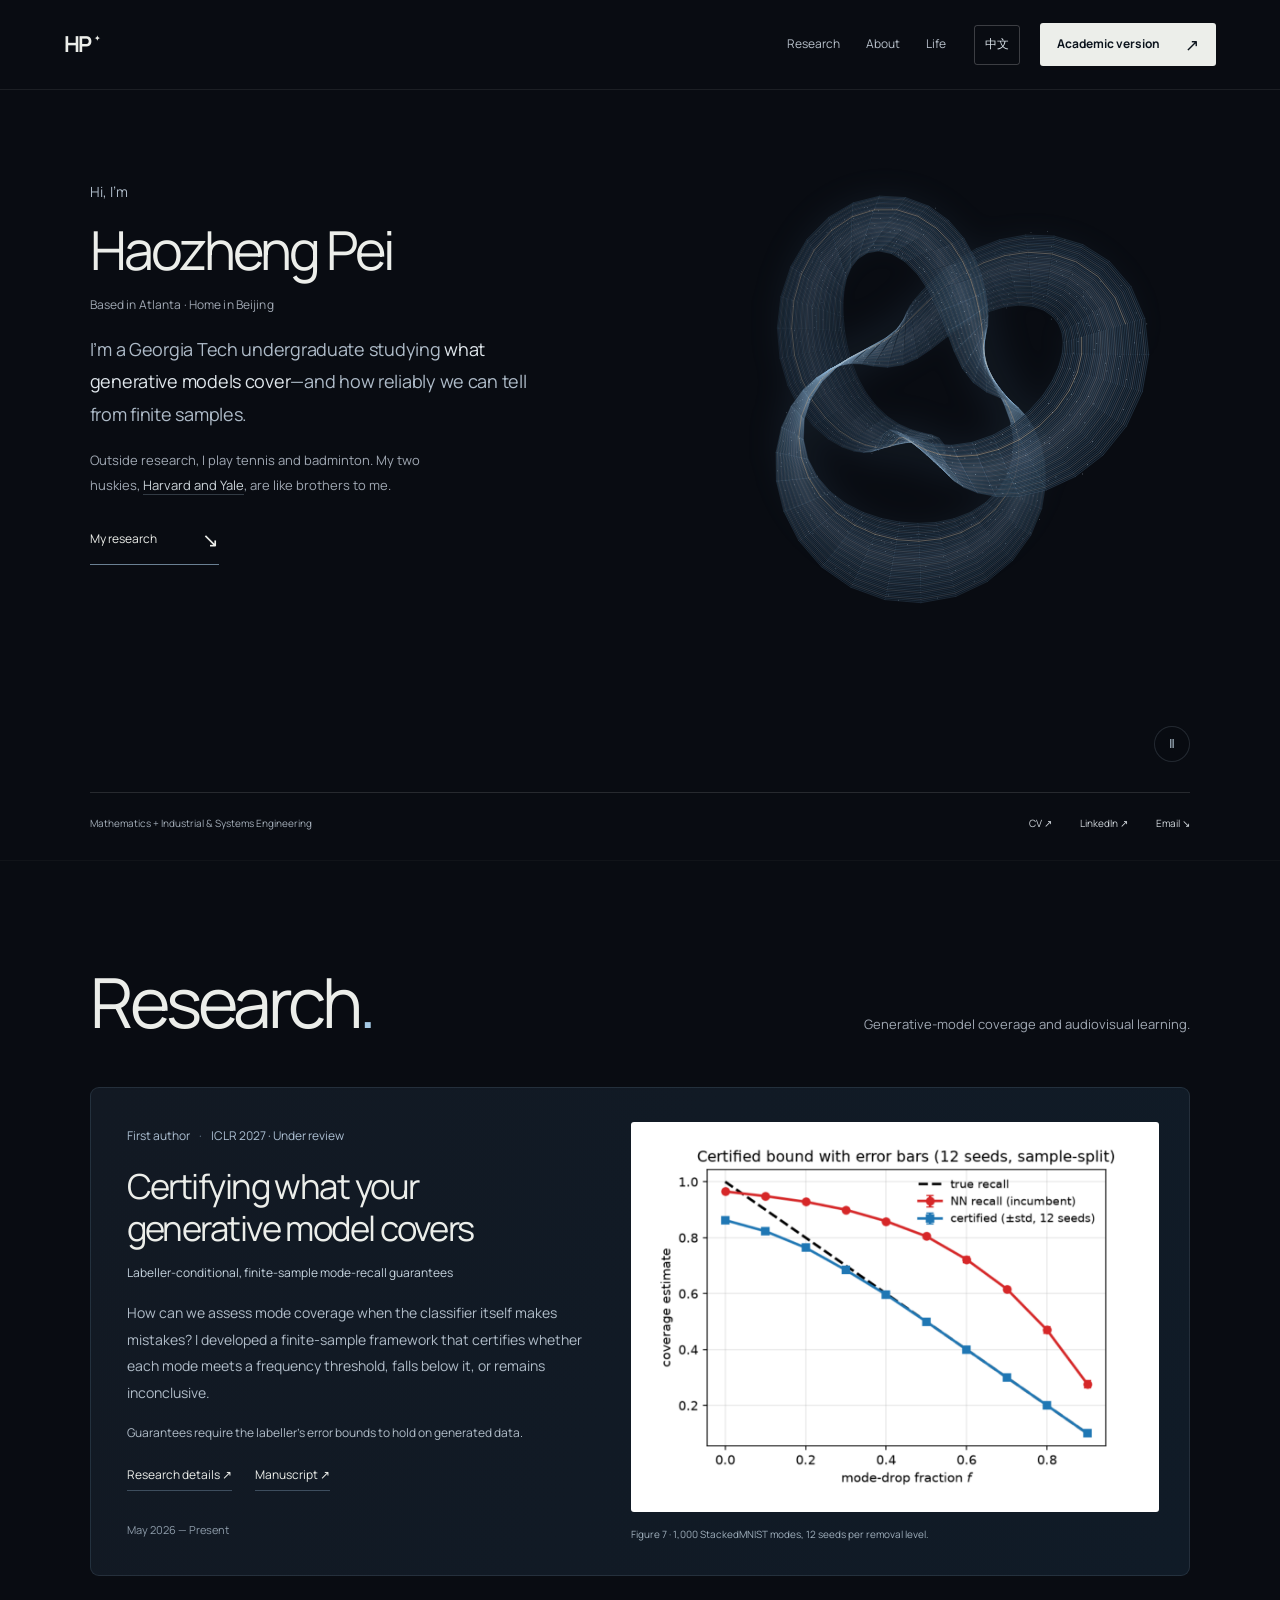
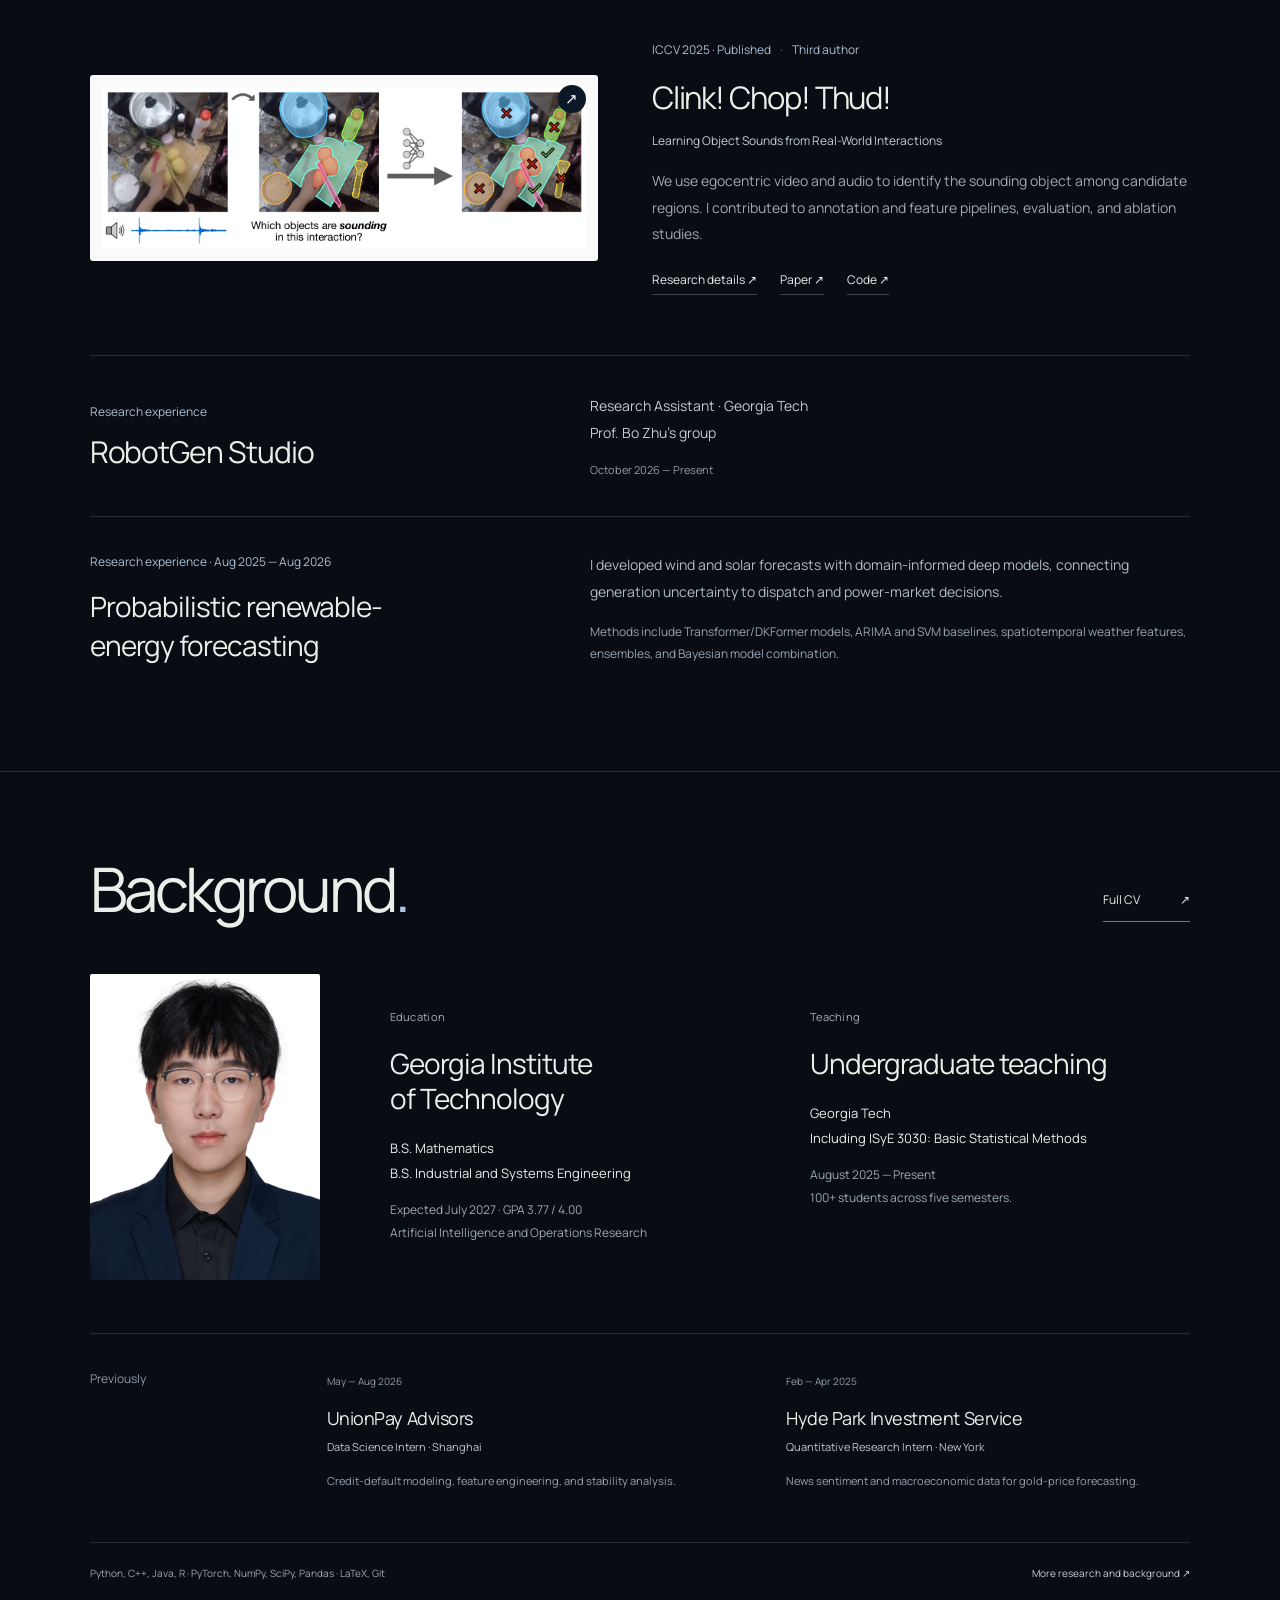
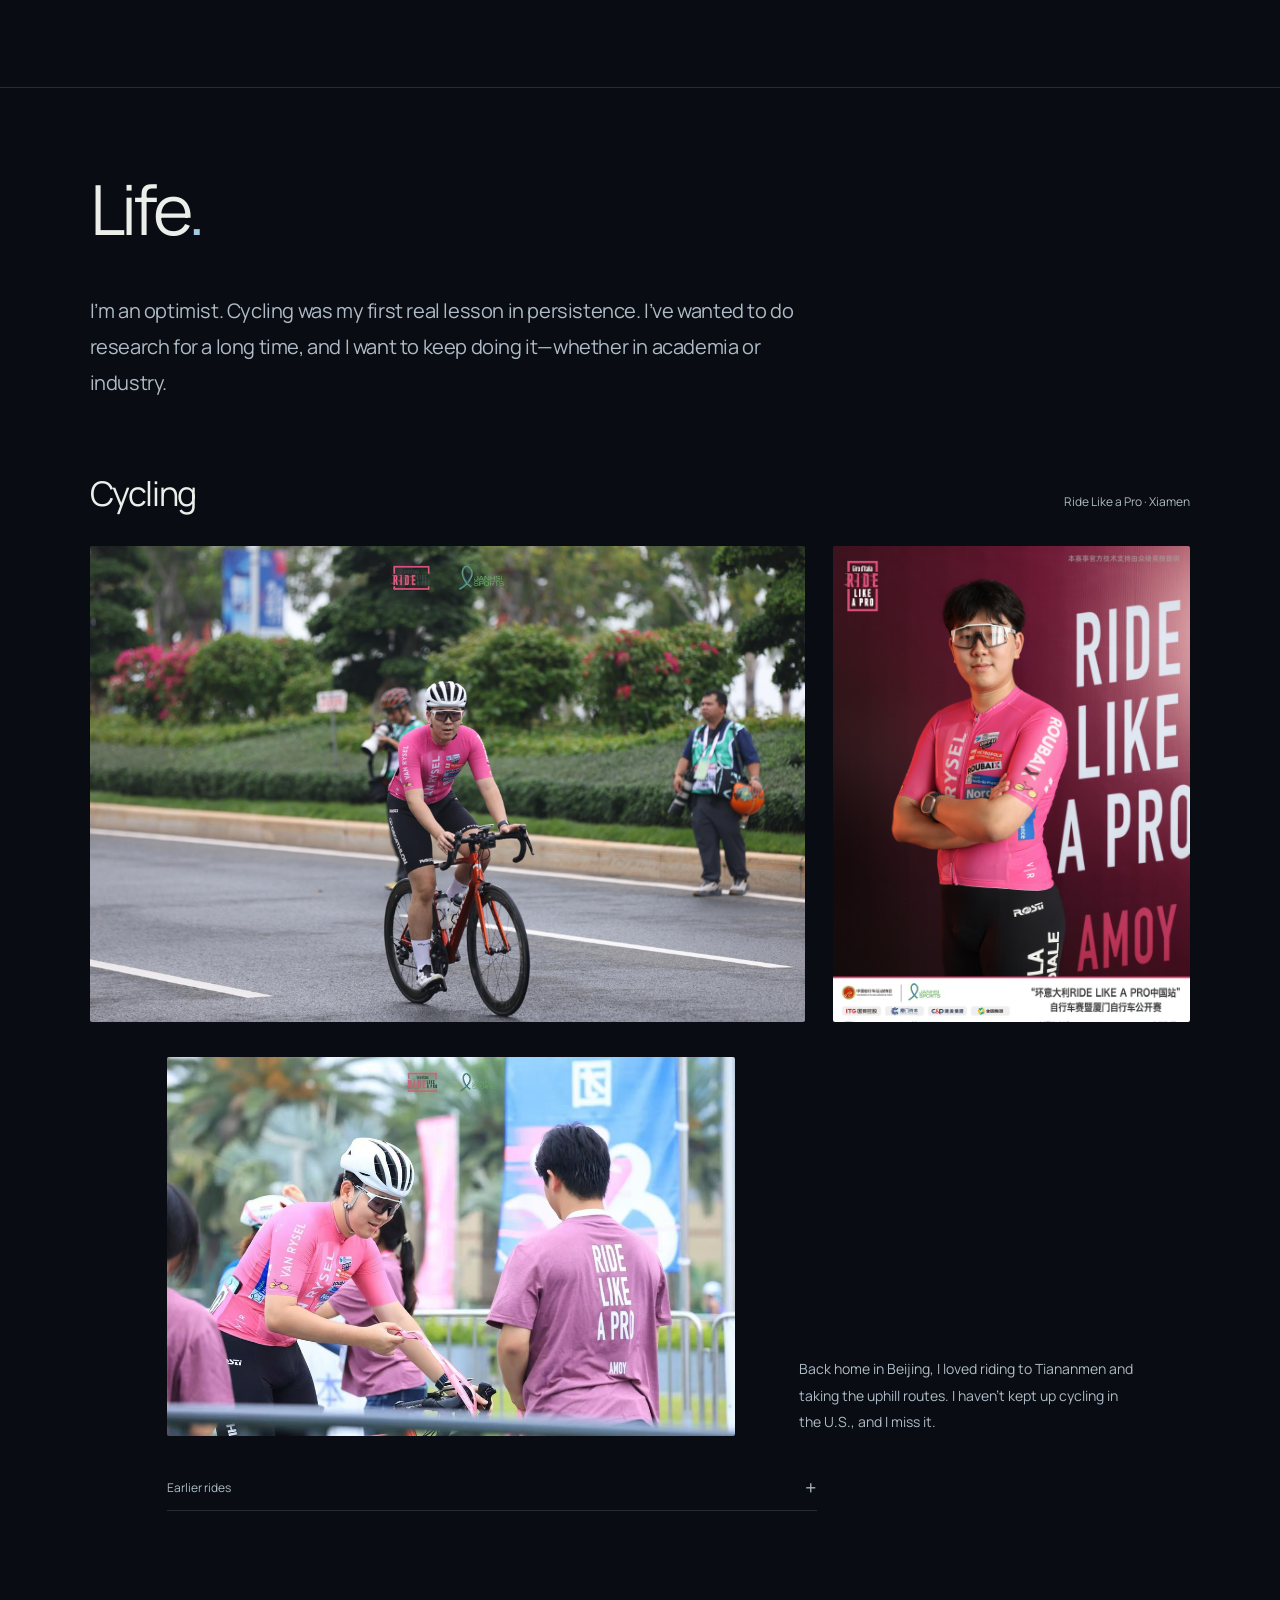
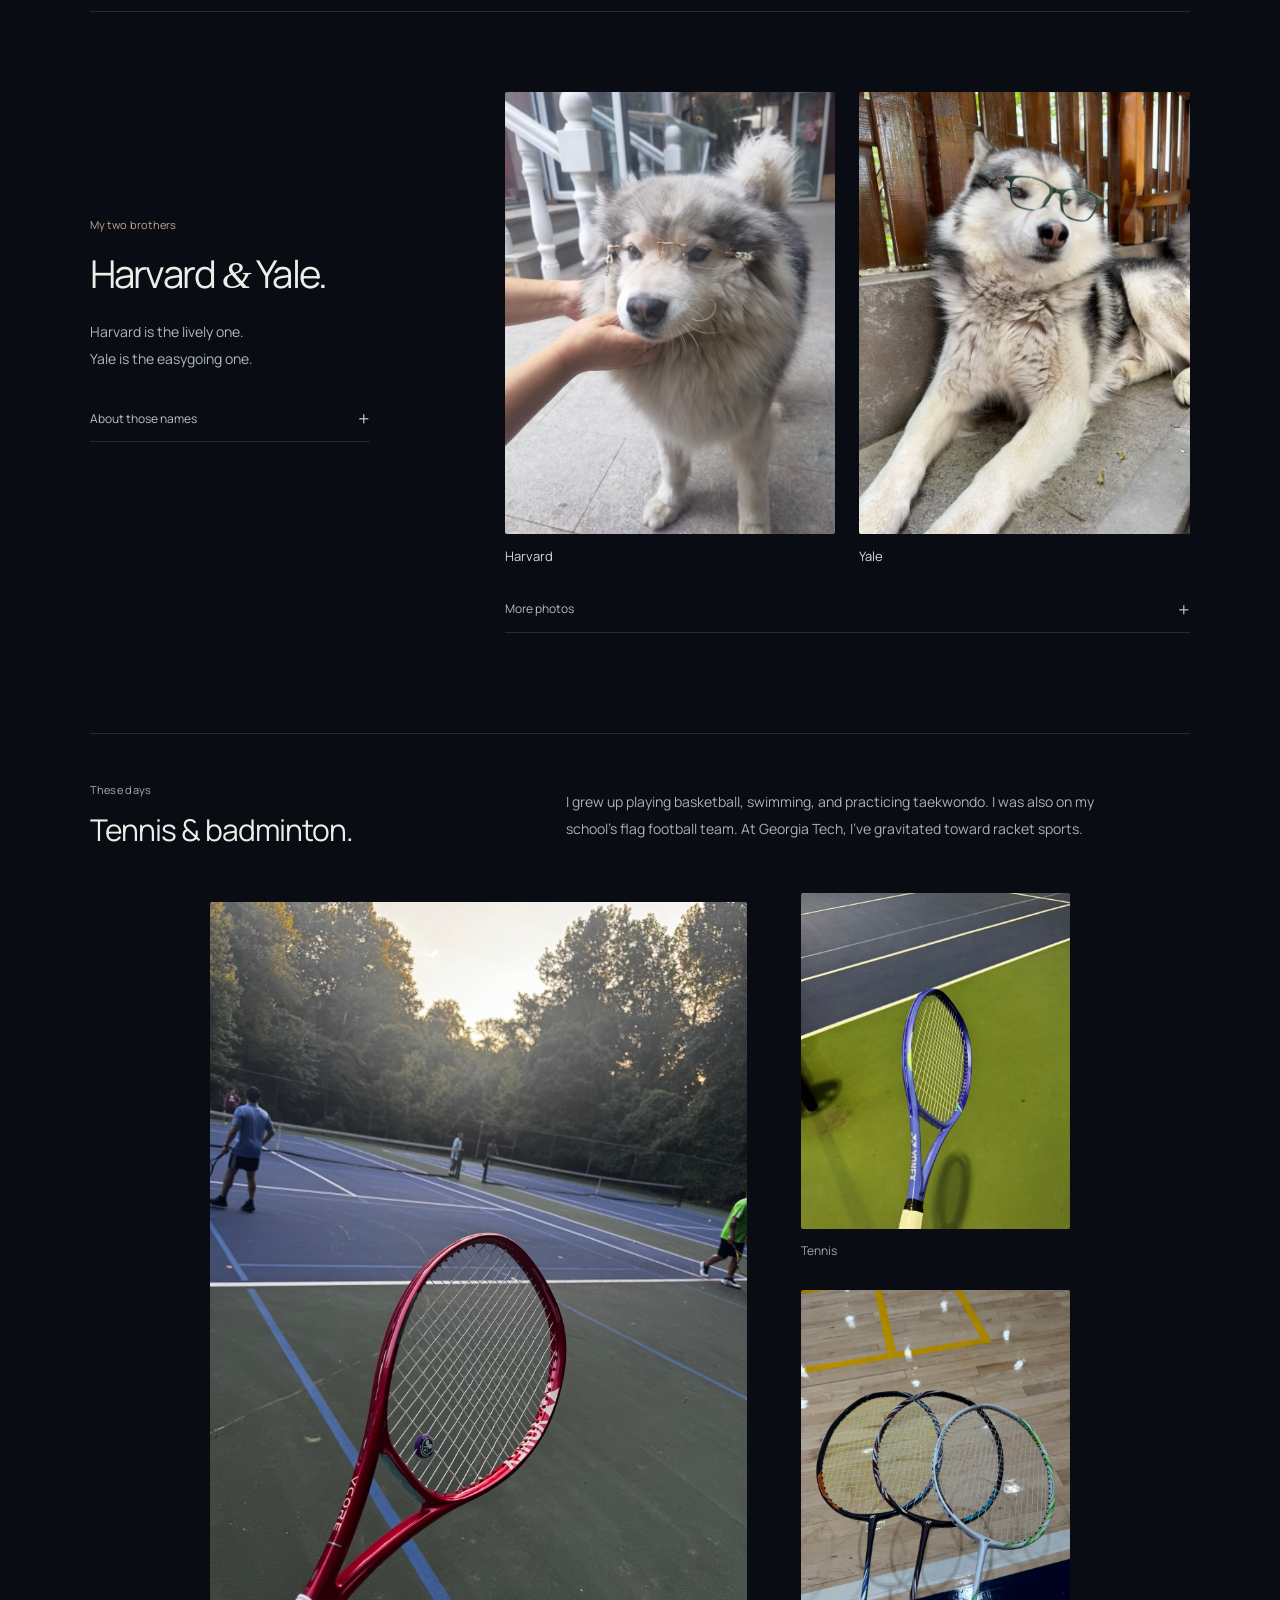
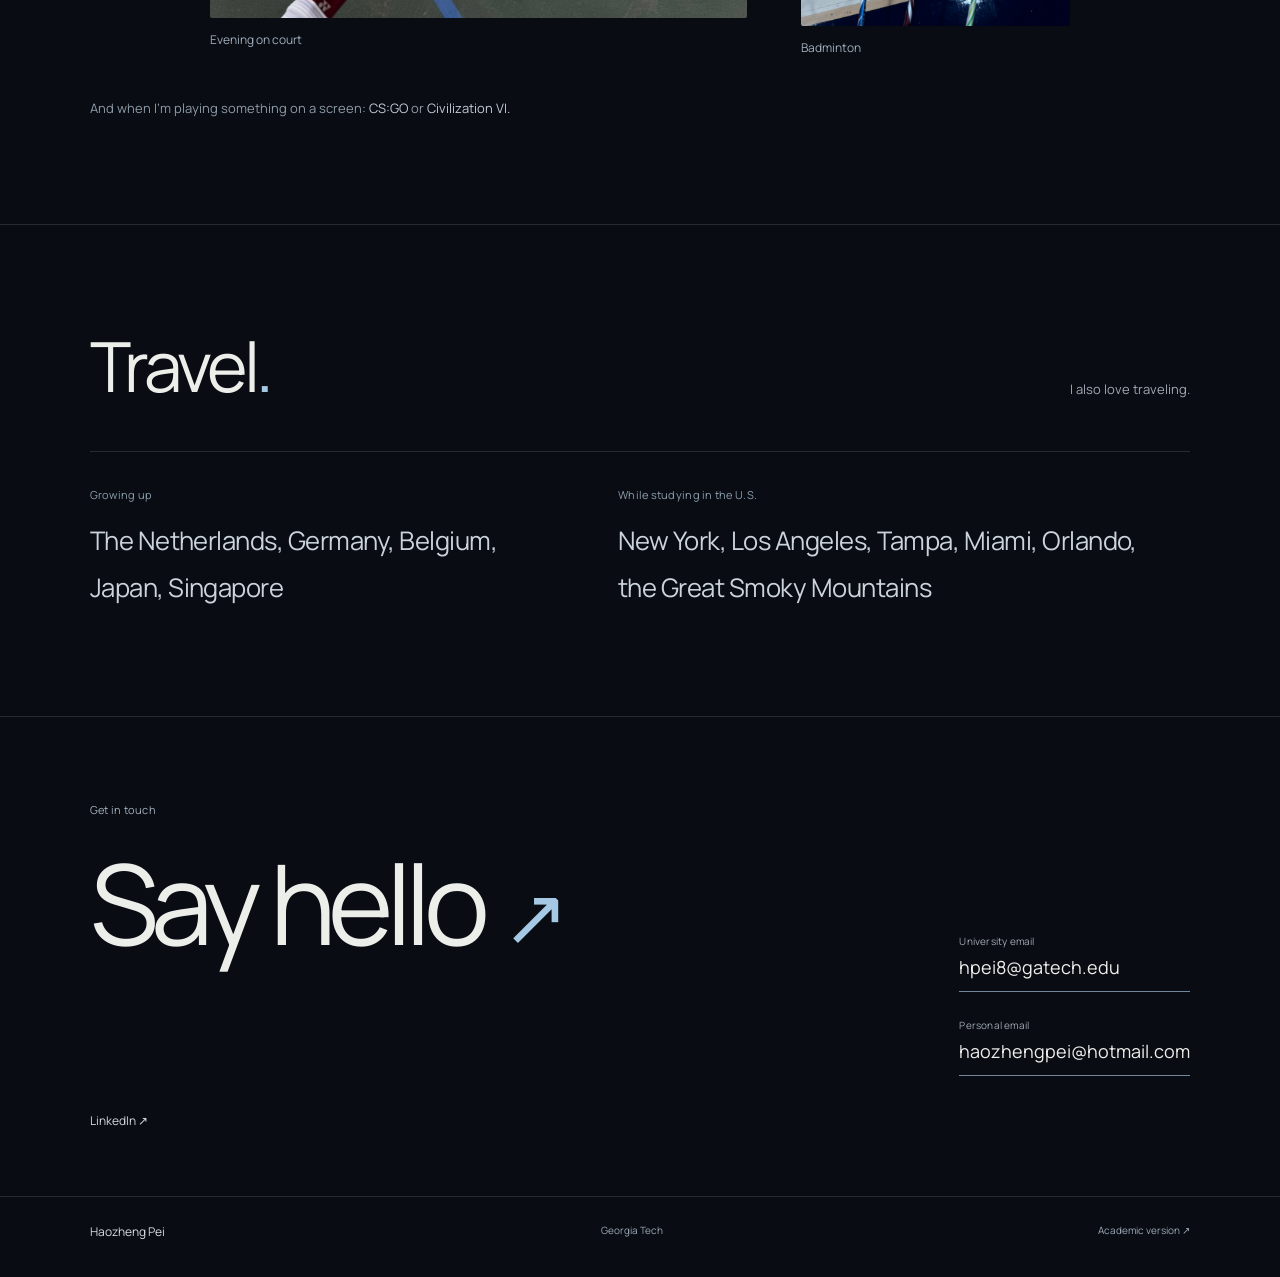
==== index.html @ 18aad736 "Refresh cycling photographs and simplify research profile" ====
<!doctype html>
<html lang="en">
<head>
  <meta charset="utf-8"><meta name="viewport" content="width=device-width, initial-scale=1">
  <meta name="theme-color" content="#090c12">
  <meta name="description" content="Haozheng Pei. Research and life at Georgia Tech. Tennis, badminton, cycling, and two huskies named Harvard and Yale.">
  <meta property="og:title" content="Haozheng Pei"><meta property="og:description" content="Research, a few things I love, and two brothers named Harvard and Yale."><meta property="og:type" content="website">
  <title>Haozheng Pei</title>
  <link rel="canonical" href="https://haozhengpei.github.io/">
  <link rel="alternate" hreflang="en" href="https://haozhengpei.github.io/">
  <link rel="alternate" hreflang="zh-CN" href="https://haozhengpei.github.io/zh/">
  <link rel="icon" href="assets/favicon.svg?v=9bde83f793" type="image/svg+xml">
  <link rel="preload" href="assets/Manrope-Regular.ttf" as="font" type="font/ttf" crossorigin>
  <link rel="stylesheet" href="expressive/styles.css?v=94298a4dc3">
  <script src="expressive/site.js?v=41e77ef2ca" defer></script><script src="expressive/hero.js?v=54f05e9cb5" defer></script>
  <script src="language.js?v=802c5b58a4" defer></script>
  <link rel="stylesheet" href="assets/photo-viewer.css?v=28ba1ac8b4">
  <script src="assets/photo-viewer.js?v=dce5b9a9ef" defer></script>
</head>
<body>
<a class="skip" href="#main">Skip to content</a>
<header class="site-header">
  <a class="wordmark" href="#home" aria-label="Haozheng Pei, home">HP<span>✦</span></a>
  <nav aria-label="Main navigation"><a href="#research">Research</a><a href="#about">About</a><a href="#life">Life</a></nav>
  <a class="language-switch" href="zh/index.html" lang="zh-CN" hreflang="zh-CN" aria-label="切换为中文">中文</a>
  <a class="academic-switch" href="academic/index.html">Academic version <span aria-hidden="true">↗</span></a>
</header>
<main id="main">
  <section class="hero" id="home" aria-labelledby="name">
    <div class="hero-copy">
      <div class="hero-identity"><p class="hello">Hi, I’m</p>
      <h1 id="name">Haozheng Pei</h1></div>
      <p class="hero-location">Based in Atlanta · Home in Beijing</p>
      <p class="hero-intro">I’m a Georgia Tech undergraduate studying <strong>what generative models cover</strong>—and how reliably we can tell from finite samples.</p>
      <p class="hero-personal">Outside research, I play tennis and badminton. My two huskies, <a href="#harvard-yale">Harvard and Yale</a>, are like brothers to me.</p>
      <a class="hero-cta" href="#research">My research <span aria-hidden="true">↘</span></a>
    </div>
    <div class="ambient-visual" aria-hidden="true">
      <div class="hero-art" id="hero-art"><img id="hero-fallback" src="assets/ambient-poster.svg?v=1871c17252" alt=""><canvas id="hero-canvas"></canvas></div>
    </div>
    <button type="button" class="ambient-toggle" id="motion-toggle" aria-label="Pause background animation" hidden><span class="motion-symbol" aria-hidden="true">Ⅱ</span></button>
    <div class="hero-bottom"><span>Mathematics + Industrial &amp; Systems Engineering</span><div><a href="assets/Haozheng_Pei_CV.pdf?v=fd47d78d3b">CV ↗</a><a href="https://www.linkedin.com/in/haozheng-pei/" target="_blank" rel="noopener noreferrer">LinkedIn ↗</a><a href="#contact">Email ↘</a></div></div>
  </section>

  <section class="research section-wrap" id="research" aria-labelledby="research-title">
    <div class="section-heading"><h2 id="research-title">Research<span>.</span></h2><p>Generative-model coverage and audiovisual learning.</p></div>
    <article class="lead-project" id="mode-recall">
      <div class="lead-copy"><p class="project-meta">First author <span>·</span> ICLR 2027 · Under review</p><h3><a href="research/mode-recall/">Certifying what your<br>generative model covers</a></h3><p class="project-subtitle">Labeller-conditional, finite-sample mode-recall guarantees</p><p>How can we assess mode coverage when the classifier itself makes mistakes? I developed a finite-sample framework that certifies whether each mode meets a frequency threshold, falls below it, or remains inconclusive.</p><p class="research-scope">Guarantees require the labeller’s error bounds to hold on generated data.</p><div class="project-links"><a href="research/mode-recall/">Research details ↗</a><a href="assets/papers/certifying-generative-mode-coverage.pdf?v=0745bf74af">Manuscript ↗</a></div><p class="project-date">May 2026 — Present</p></div>
      <figure class="mode-art paper-evidence"><a href="research/mode-recall/#results"><img src="assets/research/mode-recall-coverage.png" alt="StackedMNIST results: the certified bound tracks true mode coverage as modes are removed, while nearest-neighbour recall overestimates it." width="1100" height="800" loading="lazy"></a><figcaption>Figure 7 · 1,000 StackedMNIST modes, 12 seeds per removal level.</figcaption></figure>
    </article>
    <article class="published-project" id="object-sounds"><a class="project-image paper-image" href="research/clink-chop-thud/" aria-label="Read about Clink! Chop! Thud!"><img src="assets/clink-teaser.png" alt="Published project figure showing objects and their interaction sounds." loading="lazy"><span aria-hidden="true">↗</span></a><div class="project-copy"><p class="project-meta">ICCV 2025 · Published <span>·</span> Third author</p><h3><a href="research/clink-chop-thud/">Clink! Chop! Thud!</a></h3><p class="project-subtitle">Learning Object Sounds from Real-World Interactions</p><p>We use egocentric video and audio to identify the sounding object among candidate regions. I contributed to annotation and feature pipelines, evaluation, and ablation studies.</p><div class="project-links"><a href="research/clink-chop-thud/">Research details ↗</a><a href="assets/papers/clink-chop-thud.pdf?v=28464b5153">Paper ↗</a><a href="https://github.com/mengyu-yang/clink-chop-thud" target="_blank" rel="noopener noreferrer">Code ↗</a></div></div></article>
    <article class="current-project research-affiliation" id="world-models"><div class="current-project-heading"><p class="project-meta">Research experience</p><h3>RobotGen Studio</h3></div><div class="current-project-copy"><p>Research Assistant · Georgia Tech<br>Prof. Bo Zhu’s group</p><p class="project-date">October 2026 — Present</p></div></article>
    <article class="forecasting-summary" id="forecasting"><div><p class="project-meta">Research experience · Aug 2025 — Aug 2026</p><h3>Probabilistic renewable-energy forecasting</h3></div><div><p>I developed wind and solar forecasts with domain-informed deep models, connecting generation uncertainty to dispatch and power-market decisions.</p><p class="forecast-methods">Methods include Transformer/DKFormer models, ARIMA and SVM baselines, spatiotemporal weather features, ensembles, and Bayesian model combination.</p></div></article>
  </section>


  <section class="about section-wrap" id="about" aria-labelledby="about-title">
    <div class="section-heading"><h2 id="about-title">Background<span>.</span></h2><a class="inline-link" href="assets/Haozheng_Pei_CV.pdf?v=fd47d78d3b">Full CV <span aria-hidden="true">↗</span></a></div>
    <div class="background-profile"><figure class="background-portrait"><a class="profile-photo-link" href="assets/photos/haozheng-portrait.jpg" data-photo data-caption="Haozheng Pei"><img src="assets/photos/haozheng-portrait.jpg" alt="Haozheng Pei" width="2587" height="3621" loading="lazy" decoding="async"></a></figure><div class="background-grid"><div><p class="small-label">Education</p><h3>Georgia Institute<br>of Technology</h3><p>B.S. Mathematics<br>B.S. Industrial and Systems Engineering</p><p class="muted">Expected July 2027 · GPA 3.77 / 4.00<br>Artificial Intelligence and Operations Research</p></div><div><p class="small-label">Teaching</p><h3>Undergraduate teaching</h3><p>Georgia Tech<br>Including ISyE 3030: Basic Statistical Methods</p><p class="muted">August 2025 — Present<br>100+ students across five semesters.</p></div></div></div>
    <div class="experience-list"><div class="experience-label">Previously</div><article><span class="date">May — Aug 2026</span><h3>UnionPay Advisors</h3><p>Data Science Intern · Shanghai</p><p class="muted">Credit-default modeling, feature engineering, and stability analysis.</p></article><article><span class="date">Feb — Apr 2025</span><h3>Hyde Park Investment Service</h3><p>Quantitative Research Intern · New York</p><p class="muted">News sentiment and macroeconomic data for gold-price forecasting.</p></article></div>
    <div class="about-bottom"><p>Python, C++, Java, R · PyTorch, NumPy, SciPy, Pandas · LaTeX, Git</p><a href="academic/index.html">More research and background <span aria-hidden="true">↗</span></a></div>
  </section>

  <section class="life section-wrap" id="life" aria-labelledby="life-title">
    <div class="section-heading"><h2 id="life-title">Life<span>.</span></h2></div>
    <div class="personal-note"><span class="note-star" aria-hidden="true">✳</span><p>I’m an optimist. Cycling was my first real lesson in persistence. I’ve wanted to do research for a long time, and I want to keep doing it—whether in academia or industry.</p></div>
    <div class="life-grid">
      <article class="cycling-story cycling-event" id="cycling"><div class="cycling-heading"><h3>Cycling</h3><p>Ride Like a Pro · Xiamen</p></div><div class="cycling-feature-pair"><figure class="cycling-action"><a href="assets/photos/cycling-xiamen-ride.jpg" data-photo data-caption="Riding at Ride Like a Pro in Xiamen"><img src="assets/photos/cycling-xiamen-ride.jpg" alt="Riding at Ride Like a Pro in Xiamen" width="1086" height="724" loading="lazy" decoding="async"></a></figure><figure class="cycling-event-portrait"><a href="assets/photos/cycling-xiamen-portrait.jpg" data-photo data-caption="Me in my pink cycling jersey"><img src="assets/photos/cycling-xiamen-portrait.jpg" alt="Me in my pink cycling jersey" width="768" height="1024" loading="lazy" decoding="async"></a></figure></div><div class="cycling-second-row"><figure class="cycling-candid"><a href="assets/photos/cycling-xiamen-candid.jpg" data-photo data-caption="At the cycling event in Xiamen"><img src="assets/photos/cycling-xiamen-candid.jpg" alt="At the cycling event in Xiamen" width="1086" height="724" loading="lazy" decoding="async"></a></figure><div class="story-copy"><p>Back home in Beijing, I loved riding to Tiananmen and taking the uphill routes. I haven’t kept up cycling in the U.S., and I miss it.</p></div></div><details class="cycling-album"><summary>Earlier rides <span aria-hidden="true">+</span></summary><div class="cycling-archive"><figure class=""><a href="assets/photos/cycling-beijing.jpg" data-photo data-caption="Cycling in Beijing"><img src="assets/photos/cycling-beijing.jpg" alt="Cycling in Beijing" width="1024" height="768" loading="lazy" decoding="async"></a><figcaption>Cycling in Beijing</figcaption></figure><figure class=""><a href="assets/photos/cycling-bike.jpg" data-photo data-caption="My bike"><img src="assets/photos/cycling-bike.jpg" alt="My bike" width="768" height="1024" loading="lazy" decoding="async"></a><figcaption>My bike</figcaption></figure></div></details></article>
      <article class="dog-story" id="harvard-yale"><div class="dog-intro"><div class="story-copy"><p class="small-label">My two brothers</p><h3>Harvard <em>&amp;</em> Yale.</h3><p>Harvard is the lively one.<br>Yale is the easygoing one.</p></div><details class="dog-story-detail"><summary>About those names <span aria-hidden="true">+</span></summary><div class="details-body"><p>I joke that I’m not applying to Harvard or Yale University to keep my relationship with these two intact.</p></div></details></div><div class="dog-photos"><figure class=""><a href="assets/photos/harvard.jpg" data-photo data-caption="Harvard"><img src="assets/photos/harvard.jpg" alt="Harvard wearing thin-framed glasses" width="768" height="1024" loading="lazy" decoding="async"></a><figcaption>Harvard</figcaption></figure><figure class=""><a href="assets/photos/yale.jpg" data-photo data-caption="Yale"><img src="assets/photos/yale.jpg" alt="Yale wearing green glasses" width="768" height="1024" loading="lazy" decoding="async"></a><figcaption>Yale</figcaption></figure></div><details class="dog-album"><summary>More photos <span aria-hidden="true">+</span></summary><div class="dog-snapshots"><figure class=""><a href="assets/photos/huskies-puppies.jpeg" data-photo data-caption="As puppies"><img src="assets/photos/huskies-puppies.jpeg" alt="The two huskies as puppies" width="768" height="1024" loading="lazy" decoding="async"></a><figcaption>As puppies</figcaption></figure><figure class=""><a href="assets/photos/husky-helmet-side.jpeg" data-photo data-caption="Trying the helmet"><img src="assets/photos/husky-helmet-side.jpeg" alt="A husky wearing a cycling helmet, seen from the side" width="768" height="1024" loading="lazy" decoding="async"></a><figcaption>Trying the helmet</figcaption></figure><figure class=""><a href="assets/photos/husky-helmet-front.jpeg" data-photo data-caption="One more"><img src="assets/photos/husky-helmet-front.jpeg" alt="A husky wearing a cycling helmet, seen from the front" width="768" height="1024" loading="lazy" decoding="async"></a><figcaption>One more</figcaption></figure></div></details></article>
    </div>
    <div class="sports-row"><div><p class="small-label">These days</p><h3>Tennis &amp; badminton.</h3></div><p>I grew up playing basketball, swimming, and practicing taekwondo. I was also on my school’s flag football team. At Georgia Tech, I’ve gravitated toward racket sports.</p><div class="racket-mark" aria-hidden="true"><svg viewBox="0 0 130 130" fill="none"><ellipse cx="72" cy="46" rx="26" ry="36" transform="rotate(35 72 46)" stroke="currentColor" stroke-width="2"/><path d="M52 69 24 110m23-36 8 6M49 30l38 26M43 42l37 26M54 18l39 27M64 15 44 57M79 20 53 67M91 31 68 74" stroke="currentColor" stroke-width="1"/><circle cx="104" cy="96" r="12" stroke="currentColor" stroke-width="2"/><path d="M94 89q12 7 17 13" stroke="currentColor"/></svg></div></div>
<div class="sports-photos"><figure class="sports-main"><a href="assets/photos/tennis-court.jpg" data-photo data-caption="Evening on court"><img src="assets/photos/tennis-court.jpg" alt="A tennis court in the evening" width="768" height="1024" loading="lazy" decoding="async"></a><figcaption>Evening on court</figcaption></figure><div class="sports-details"><figure class=""><a href="assets/photos/tennis-racket.jpg" data-photo data-caption="Tennis"><img src="assets/photos/tennis-racket.jpg" alt="A tennis racket on the court" width="768" height="1024" loading="lazy" decoding="async"></a><figcaption>Tennis</figcaption></figure><figure class=""><a href="assets/photos/badminton.jpg" data-photo data-caption="Badminton"><img src="assets/photos/badminton.jpg" alt="Three badminton rackets on court" width="1536" height="2048" loading="lazy" decoding="async"></a><figcaption>Badminton</figcaption></figure></div></div>
    <p class="games-note">And when I’m playing something on a screen: <span>CS:GO</span> or <span>Civilization VI.</span></p>
  </section>


  <section class="travel section-wrap" id="travel" aria-labelledby="travel-title">
    <div class="section-heading"><h2 id="travel-title">Travel<span>.</span></h2><p>I also love traveling.</p></div>
    <div class="travel-history">
      <div><p class="small-label">Growing up</p><p class="destinations"><span>The Netherlands, </span><span>Germany, </span><span>Belgium, </span><span>Japan, </span><span>Singapore</span></p></div>
      <div><p class="small-label">While studying in the U.S.</p><p class="destinations"><span>New York, </span><span>Los Angeles, </span><span>Tampa, </span><span>Miami, </span><span>Orlando, </span><span>the Great Smoky Mountains</span></p></div>
    </div>
  </section>


  <section class="contact section-wrap" id="contact" aria-labelledby="contact-title"><p class="small-label">Get in touch</p><div class="contact-main"><h2 id="contact-title">Say hello<span>↗</span></h2><div class="contact-emails"><a href="mailto:hpei8@gatech.edu"><span>University email</span>hpei8@gatech.edu</a><a href="mailto:haozhengpei@hotmail.com"><span>Personal email</span>haozhengpei@hotmail.com</a></div></div><div class="contact-bottom"><a href="https://www.linkedin.com/in/haozheng-pei/" target="_blank" rel="noopener noreferrer">LinkedIn ↗</a></div></section>
</main>
<footer><a href="#home">Haozheng Pei</a><span>Georgia Tech</span><a href="academic/index.html">Academic version ↗</a></footer>
</body>
</html>
---- expressive/styles.css ----
@font-face{font-family:Manrope;src:url('../assets/Manrope-Regular.ttf') format('truetype');font-weight:400;font-display:swap}@font-face{font-family:Manrope;src:url('../assets/Manrope-Bold.ttf') format('truetype');font-weight:700;font-display:swap}
:root{--bg:#090c12;--surface:#111720;--text:#eceeea;--muted:#a0a8b3;--soft:#747f8d;--line:#ffffff20;--ice:#a5c9e4;--warm:#d7b899;--sans:Manrope,'Helvetica Neue',Arial,sans-serif;--serif:Georgia,serif;--ease:cubic-bezier(.22,1,.36,1);color-scheme:dark;scroll-behavior:smooth;scroll-padding-top:100px}*{box-sizing:border-box}body{margin:0;background:var(--bg);color:var(--text);font:15px/1.7 var(--sans);-webkit-font-smoothing:antialiased}h1,h2,h3,p,figure{margin:0}h1,h2,h3{font-weight:400}a{color:inherit;text-decoration:none}button,input{font:inherit}button,a,summary,input{-webkit-tap-highlight-color:transparent}button,summary{cursor:pointer}img{display:block;max-width:100%}::selection{background:#adcce0;color:#08121a}a:focus-visible,button:focus-visible,summary:focus-visible,input:focus-visible{outline:2px solid var(--warm);outline-offset:6px}.skip{position:fixed;top:-80px;left:20px;background:var(--text);color:var(--bg);padding:12px 20px;z-index:100}.skip:focus{top:14px}
.site-header{height:90px;display:flex;align-items:center;justify-content:space-between;gap:30px;padding:0 5%;position:fixed;z-index:20;top:0;width:100%;border-bottom:1px solid #ffffff14;transition:background .4s,border-color .4s}.site-header.is-scrolled{background:rgba(9,12,18,.88);border-bottom-color:#ffffff20;backdrop-filter:blur(18px);-webkit-backdrop-filter:blur(18px)}.wordmark{font-size:22px;font-weight:700;letter-spacing:-2px;display:flex;gap:4px;align-items:flex-start}.wordmark>span{font-size:8px;font-weight:400;letter-spacing:0;margin-top:5px}.site-header nav{display:flex;gap:32px;font-size:12px;margin-left:auto;margin-right:26px}.site-header nav a{color:#b7c0ca;padding:10px 0;position:relative}.site-header nav a::after{content:'';position:absolute;left:0;bottom:4px;width:0;height:1px;background:var(--text);transition:width .25s}.site-header nav a:hover{color:var(--text)}.site-header nav a:hover::after{width:100%}.academic-switch{display:flex;gap:25px;align-items:center;background:var(--text);color:#0c141d;border-radius:3px;padding:11px 17px;font-size:12px;font-weight:700;transition:background .2s,transform .2s}.academic-switch:hover{background:var(--ice);transform:translateY(-2px)}.academic-switch>span{font-size:17px;font-weight:400;line-height:1}
.hero{position:relative;min-height:740px;height:min(860px,100svh);padding:218px 7% 130px;isolation:isolate;overflow:hidden;background:#090c12}.hero-copy{position:relative;max-width:41%;z-index:2}.hello{font-size:14px;color:#aebbc8;margin-bottom:16px;letter-spacing:.01em}.hero h1{font-size:clamp(42px,4.4vw,66px);line-height:1.15;letter-spacing:-.055em;font-weight:400;white-space:nowrap}.hero-intro{font-size:18px;line-height:1.8;margin-top:26px;max-width:390px;color:#aebbc8;letter-spacing:-.015em}.hero-intro strong{font-weight:400;color:#e0e7ec}.hero-personal{font-size:13px;line-height:1.9;margin-top:22px;color:var(--muted);max-width:370px}.hero-personal a{color:#cbd3d8;border-bottom:1px solid #798b9960}.hero-cta{display:inline-flex;align-items:center;gap:45px;font-size:12px;padding:14px 0;margin-top:18px;border-bottom:1px solid #6a8093}.hero-cta>span{font-size:20px;line-height:1;transition:transform .3s}.hero-cta:hover>span{transform:translate(4px,4px)}.ambient-visual{position:absolute;width:62%;height:560px;right:-3%;top:105px;z-index:0;pointer-events:none;mask-image:linear-gradient(90deg,transparent,#000 13%,#000 88%,transparent);-webkit-mask-image:linear-gradient(90deg,transparent,#000 13%,#000 88%,transparent)}.hero-art{position:relative;width:100%;height:100%}.hero-art canvas,.hero-art img{position:absolute;width:100%;height:100%;inset:0;object-fit:contain}.hero-art img[hidden]{display:none}.hero-art canvas{opacity:0}.ambient-toggle{position:absolute;right:7%;bottom:98px;z-index:3;display:grid;place-items:center;width:36px;height:36px;border:1px solid #c0d8ec25;border-radius:50%;background:#090c1260;color:#a8b9c7;padding:0;transition:color .2s,background .2s}.ambient-toggle:hover{color:#ecf2f7;background:#19232e}.ambient-toggle[hidden]{display:none}.motion-symbol{font-size:12px;line-height:1}
.hero-bottom{position:absolute;z-index:2;bottom:28px;left:7%;right:7%;display:flex;justify-content:space-between;gap:25px;align-items:center;border-top:1px solid var(--line);padding-top:22px;font-size:10px;color:#a4aeb9}.hero-bottom>div{display:flex;gap:28px;color:#d0d6db}.hero-bottom a:hover{color:var(--ice)}

.section-wrap{max-width:1500px;margin-inline:auto;padding:105px 7%}.section-heading{display:flex;align-items:flex-end;justify-content:space-between;gap:40px;margin-bottom:48px}.section-heading h2{font-size:clamp(42px,5.4vw,76px);letter-spacing:-.055em;line-height:1.05}.section-heading h2>span{color:var(--ice)}.section-heading>p{font-size:13px;color:var(--muted);line-height:1.7;margin-bottom:3px;max-width:340px}.research{border-top:1px solid #ffffff08}.lead-project{display:grid;grid-template-columns:1.12fr 1fr;background:linear-gradient(110deg,#121923,#101b27);border:1px solid #a7c8e020;border-radius:9px;overflow:hidden}.lead-copy{padding:48px 0 36px 42px}.project-meta{font-size:11px;color:#acbfd2;line-height:1.6}.project-meta>span{padding:0 7px;color:#657a8c}.lead-copy h3{font-size:clamp(27px,3vw,42px);line-height:1.23;letter-spacing:-.045em;margin:24px 0 22px}.lead-copy>p:not(.project-meta):not(.project-date){font-size:14px;color:#b0bcc8;max-width:480px;line-height:1.9}.project-date{font-size:10px;color:#8e9caa;margin-top:30px}.mode-art{align-self:center;padding:25px 20px}.mode-art img{width:100%;height:auto}.lead-project details{max-width:460px}.details-body p{font-size:13px;color:#a3afbd;line-height:1.85;margin-top:12px}details{margin-top:18px}summary{display:flex;align-items:center;justify-content:space-between;gap:20px;list-style:none;padding:12px 0;font-size:12px;border-bottom:1px solid var(--line)}summary::-webkit-details-marker{display:none}summary span{font-size:20px;line-height:1;transition:transform .25s}details[open] summary span{transform:rotate(45deg)}.supporting-projects{display:grid;grid-template-columns:1fr 1fr;gap:36px;margin-top:46px}.project{min-width:0}.project-image{display:block;position:relative;aspect-ratio:1.85;background:#141d28;overflow:hidden;border-radius:5px}.project-image img{width:100%;height:100%;object-fit:contain;transition:transform .6s}.paper-image{background:#e8eae5;padding:25px}.paper-image:hover img{transform:scale(1.03)}.paper-image>span{position:absolute;right:12px;top:10px;width:28px;height:28px;border-radius:50%;background:#0c1826;color:white;text-align:center;line-height:28px;font-size:15px}.forecast-image img{object-fit:cover}.project-copy{padding:27px 2px 0}.project-copy h3{font-size:27px;letter-spacing:-.035em;line-height:1.25;margin:14px 0 7px}.project-subtitle{font-size:12px;color:#c4cdd6;margin-bottom:18px}.project-copy>p:not(.project-meta):not(.project-subtitle){font-size:13px;color:var(--muted);line-height:1.9}.project-links{display:flex;gap:27px;font-size:11px;margin-top:20px}.project-links a{padding-bottom:3px;border-bottom:1px solid #74889770}.project-links a:hover{color:var(--ice)}
.life{border-top:1px solid var(--line);padding-top:85px}.personal-note{display:grid;grid-template-columns:72px 1fr;gap:30px;margin:0 0 56px;max-width:1050px}.note-star{color:var(--warm);font-size:44px;line-height:1.4;font-family:Arial,sans-serif}.personal-note>p{font-size:clamp(20px,2.4vw,32px);line-height:1.6;letter-spacing:-.035em;color:#c8cdd2}.life-grid{display:grid;grid-template-columns:1.13fr 1fr;gap:26px;align-items:start}.cycling-story,.dog-story{background:#121a21;overflow:hidden;border-radius:7px;border:1px solid #ffffff13}.story-copy{padding:32px 32px 0}.small-label{font-size:11px;line-height:1.5;color:#a2afbd;margin-bottom:20px;letter-spacing:.025em}.story-copy h3{font-size:31px;letter-spacing:-.045em;line-height:1.25}.story-copy>p:not(.small-label){color:#a5b1ba;font-size:13px;line-height:1.85;margin-top:18px;max-width:340px}.cycling-story>img{margin-top:15px;width:100%;height:auto}.dog-story{background:#22201f;border-color:#ffffff13}.dog-story .small-label{color:#cbb8a3}.dog-story h3{color:#ede5da;font-size:37px}.dog-story h3 em{font-family:var(--serif);font-weight:400}.dog-story .story-copy>p:not(.small-label){color:#c4b9ad}.dog-portrait{margin:22px 24px 0;border-radius:4px;overflow:hidden;max-height:290px}.dog-portrait img{width:100%;height:100%;max-height:290px;object-fit:cover;object-position:center 58%;filter:saturate(.65)}.dog-story-detail{padding:0 29px 22px;margin-top:8px}.dog-story-detail summary{font-size:11px;color:#decdbb}.dog-story-detail .details-body p{color:#c4b6a7;font-size:12px}.sports-row{display:grid;grid-template-columns:1fr 1.35fr 115px;gap:45px;align-items:center;border-top:1px solid var(--line);border-bottom:1px solid var(--line);padding:37px 0;margin-top:45px}.sports-row .small-label{margin-bottom:12px}.sports-row h3{font-size:27px;letter-spacing:-.035em;line-height:1.3}.sports-row>p{font-size:13px;color:#a6b1bc;line-height:1.9}.racket-mark{color:#9cb3c1;width:115px}.games-note{font-size:12px;color:#8d9ba8;margin-top:25px}.games-note span{color:#c0cbd2}
.about{border-top:1px solid var(--line);padding-top:85px}.about .section-heading h2{font-size:clamp(38px,4.8vw,65px)}.inline-link{display:flex;gap:40px;align-items:center;font-size:12px;border-bottom:1px solid #687b8d;padding:10px 0;white-space:nowrap}.background-grid{display:grid;grid-template-columns:1fr 1fr;gap:10%;margin-top:55px}.background-grid h3{font-size:28px;line-height:1.25;letter-spacing:-.035em;margin-bottom:20px}.background-grid p:not(.small-label){font-size:13px;line-height:1.9}.muted{color:#9ba8b5;font-size:12px!important;margin-top:14px}.experience-list{display:grid;grid-template-columns:.45fr 1fr 1fr;gap:5%;margin-top:53px;border-top:1px solid var(--line);padding-top:33px}.experience-label{font-size:12px;color:#8e9daa;padding-top:2px}.date{font-size:10px;color:#8e9daa}.experience-list h3{font-size:18px;line-height:1.35;letter-spacing:-.025em;margin:13px 0 8px}.experience-list article>p{font-size:11px;color:#bec8d0}.experience-list article .muted{font-size:11px!important;color:#96a4b1;line-height:1.9}.about-bottom{margin-top:50px;padding-top:22px;border-top:1px solid var(--line);display:flex;align-items:center;justify-content:space-between;gap:30px;font-size:10px;color:#9ba8b5}.about-bottom>a{color:#c6d2db;white-space:nowrap}
.contact{border-top:1px solid var(--line);padding-top:85px;padding-bottom:65px}.contact-main{display:flex;justify-content:space-between;gap:30px;align-items:baseline}.contact h2{font-size:clamp(55px,8.7vw,128px);letter-spacing:-.065em;line-height:1.15}.contact h2>span{font-size:.72em;display:inline-block;margin-left:20px;color:var(--ice);font-weight:400}.contact-main>a{font-size:18px;border-bottom:1px solid #72889a;padding:6px 0;white-space:nowrap}.contact-main>a:hover{color:var(--ice)}.contact-bottom{display:flex;justify-content:space-between;gap:30px;margin-top:35px;font-size:12px;color:#a9b4be}.contact-bottom>a{color:#d1d9df}.contact-bottom>p{max-width:500px}footer{max-width:1500px;margin:auto;padding:25px 7% 35px;border-top:1px solid var(--line);display:flex;justify-content:space-between;gap:25px;font-size:10px;color:#9cabb7}footer>a:first-child{color:#d5dce2;font-size:12px}.reveal{opacity:1;transform:none}.js .reveal.is-pending{opacity:0;transform:translateY(22px)}.js .reveal{transition:opacity .85s var(--ease),transform .85s var(--ease)}
@media(min-width:1700px){.hero{padding-inline:calc((100vw - 1300px)/2)}.ambient-visual{right:calc((100vw - 1650px)/2);width:850px}.hero-bottom{left:calc((100vw - 1300px)/2);right:calc((100vw - 1300px)/2)}.site-header{padding-inline:calc((100vw - 1400px)/2)}}
@media(max-width:1100px){.hero{min-height:740px;padding-top:218px}.hero h1{font-size:4.6vw}.hero-intro{font-size:16px}.hero-personal{font-size:12px}.ambient-visual{right:-8%;width:65%}.section-wrap{padding-inline:6%}.lead-copy{padding-left:30px}.lead-copy h3{font-size:32px}.mode-art{padding-inline:5px}.sports-row{grid-template-columns:1fr 1.3fr 85px;gap:25px}.racket-mark{width:85px}.story-copy{padding:28px 25px 0}.story-copy h3{font-size:28px}.experience-list{grid-template-columns:.4fr 1fr 1fr;gap:4%}.contact-main>a{font-size:15px}}
@media(max-width:760px){:root{scroll-padding-top:95px}.site-header{height:77px;padding-inline:6%;gap:15px}.site-header nav{margin:0 auto;gap:20px;font-size:11px}.site-header nav a:last-child{display:none}.wordmark{font-size:20px}.academic-switch{font-size:10px;padding:10px 12px;gap:10px}.academic-switch>span{font-size:14px}.hero{height:auto;min-height:820px;padding:128px 7% 390px;display:flex;flex-direction:column}.hero-copy{max-width:100%;order:1;z-index:2}.hello{font-size:12px;margin-bottom:13px}.hero h1{font-size:clamp(35px,8.6vw,55px);letter-spacing:-.045em}.hero-intro{font-size:17px;margin-top:22px;max-width:470px;line-height:1.75}.hero-personal{font-size:13px;margin-top:17px}.hero-cta{margin-top:13px;font-size:12px;padding-block:11px;gap:35px}.ambient-visual{position:absolute;top:auto;bottom:110px;right:-6%;width:100%;height:300px;margin:0;opacity:.95;mask-image:linear-gradient(90deg,transparent,#000 12%,#000 88%,transparent);-webkit-mask-image:linear-gradient(90deg,transparent,#000 12%,#000 88%,transparent)}.ambient-toggle{bottom:90px;width:34px;height:34px}.hero-bottom{font-size:9px;bottom:22px;gap:14px;align-items:flex-end}.hero-bottom>span{max-width:150px;line-height:1.7}.hero-bottom>div{gap:18px;font-size:10px}.section-wrap{padding:65px 7%}.section-heading{display:block;margin-bottom:33px}.section-heading h2{font-size:52px}.section-heading>p{margin-top:20px;font-size:12px}.section-heading>p br{display:none}.lead-project{grid-template-columns:1fr}.lead-copy{padding:28px 25px 0}.lead-copy h3{font-size:30px;margin-block:20px}.lead-copy>p:not(.project-meta):not(.project-date){font-size:13px}.project-meta{font-size:10px}.project-date{margin-top:22px}.mode-art{padding:5px 25px 15px;max-height:310px;overflow:hidden}.mode-art img{height:285px;width:100%;object-fit:contain}.supporting-projects{grid-template-columns:1fr;gap:40px;margin-top:35px}.project-image{aspect-ratio:1.85}.project-copy{padding-top:22px}.project-copy h3{font-size:27px}.project-copy>p:not(.project-meta):not(.project-subtitle){font-size:13px}.project-subtitle{font-size:12px}.personal-note{grid-template-columns:30px 1fr;gap:18px;margin-bottom:35px}.note-star{font-size:28px;line-height:1.3}.personal-note>p{font-size:21px;line-height:1.65;letter-spacing:-.025em}.life-grid{grid-template-columns:1fr;gap:22px}.story-copy{padding:27px 25px 0}.story-copy h3{font-size:29px}.cycling-story>img{margin-top:20px}.dog-portrait{max-height:320px;margin:23px 24px 0}.dog-portrait img{max-height:320px;object-position:center 58%}.dog-story h3{font-size:37px}.dog-story-detail{padding-inline:24px}.sports-row{grid-template-columns:1fr 85px;gap:23px;margin-top:35px;padding-block:28px}.sports-row>div:first-child{grid-column:1}.sports-row>p{grid-column:1/3;grid-row:2;font-size:13px}.racket-mark{grid-column:2;grid-row:1;width:85px}.sports-row h3{font-size:25px}.games-note{font-size:11px;line-height:1.9}.about .section-heading{display:flex;align-items:flex-end;gap:20px}.about .section-heading h2{font-size:42px;max-width:220px}.inline-link{gap:15px;font-size:11px}.background-grid{grid-template-columns:1fr;gap:35px;margin-top:36px}.background-grid h3{font-size:28px}.small-label{font-size:10px;margin-bottom:15px}.background-grid>div+div{padding-top:30px;border-top:1px solid var(--line)}.experience-list{grid-template-columns:1fr;gap:25px;margin-top:35px;padding-top:25px}.experience-label{padding:0}.experience-list h3{font-size:20px}.experience-list article>p{font-size:12px}.experience-list article .muted{font-size:12px!important}.about-bottom{display:block;margin-top:30px;font-size:10px;line-height:1.9}.about-bottom>a{display:inline-block;margin-top:15px}.contact{padding-bottom:45px}.contact-main{display:block}.contact h2{font-size:67px}.contact h2>span{margin-left:17px}.contact-main>a{font-size:18px;display:inline-block;margin-top:24px}.contact-bottom{margin-top:27px;font-size:11px;gap:20px}.contact-bottom>p{max-width:230px}.contact-bottom>a{white-space:nowrap}footer{padding:24px 7%;font-size:9px;gap:15px}footer>span{display:none}}
@media(max-width:390px){.site-header{gap:12px}.site-header nav{gap:13px;font-size:10px}.academic-switch{font-size:9px;gap:8px;padding:10px}.wordmark{font-size:18px}.hero h1{font-size:clamp(34px,8.6vw,38px)}.hero-intro{font-size:16px}.hero-personal{font-size:12px}.ambient-visual{height:285px;bottom:105px}.hero-bottom>div{gap:12px;font-size:9px}.lead-copy{padding-inline:22px}.lead-copy h3{font-size:27px}.personal-note>p{font-size:20px}.story-copy h3{font-size:26px}.contact h2{font-size:57px}}
@media(prefers-reduced-motion:no-preference){.js .hero-copy{animation:hero-enter .9s var(--ease) both}.js .ambient-visual{animation:hero-enter 1.4s .1s var(--ease) both}}@keyframes hero-enter{from{opacity:0;transform:translateY(14px)}to{opacity:1;transform:translateY(0)}}
@media(prefers-reduced-motion:reduce){:root{scroll-behavior:auto}*,*::before,*::after{animation:none!important;transition:none!important}.js .reveal.is-pending{opacity:1;transform:none}}

.language-switch{display:inline-flex;align-items:center;justify-content:center;min-width:44px;min-height:40px;padding:6px 10px;border:1px solid #ffffff35;border-radius:3px;font-size:12px;color:#d9e2e9;white-space:nowrap;transition:background .2s,border-color .2s}.language-switch:hover{background:#ffffff0c;border-color:#a5c9e4}.site-header{gap:20px}.site-header nav{margin-right:8px;gap:26px}
.current-project{display:grid;grid-template-columns:1fr 1.35fr;gap:55px;margin-top:44px;padding:35px 0;border-block:1px solid var(--line)}.current-project h3{font-size:30px;line-height:1.3;letter-spacing:-.035em;margin-top:15px}.current-project .project-date{line-height:1.8;margin-top:19px}.current-project-copy{color:var(--muted);font-size:13px;line-height:1.9}.current-project-copy p+p{margin-top:15px}
html[lang="zh-CN"]{--sans:Manrope,'PingFang SC','Microsoft YaHei','Noto Sans CJK SC',sans-serif}html[lang="zh-CN"] h1,html[lang="zh-CN"] h2,html[lang="zh-CN"] h3,html[lang="zh-CN"] .personal-note>p{letter-spacing:.015em}html[lang="zh-CN"] .hero h1{letter-spacing:.08em}html[lang="zh-CN"] .hero-intro{line-height:1.9}html[lang="zh-CN"] .hero-personal{line-height:1.95}html[lang="zh-CN"] .project-copy p,html[lang="zh-CN"] .current-project-copy{line-height:1.95}
@media(max-width:760px){.site-header{gap:10px}.site-header nav{margin:0 auto;gap:15px}.language-switch{min-height:36px;min-width:42px;padding:5px 8px;font-size:10px}.current-project{grid-template-columns:1fr;gap:23px;padding-block:29px;margin-top:30px}.current-project h3{font-size:28px}.current-project h3 br{display:none}html[lang="zh-CN"] .hero h1{font-size:38px}}
@media(max-width:420px){.site-header{gap:8px}.site-header nav a:nth-child(2){display:none}.site-header nav{gap:10px}.academic-switch{padding-inline:10px;gap:8px}}


.contact-emails{display:flex;flex-direction:column;gap:20px;max-width:100%;flex-shrink:0}.contact-emails a{display:block;font-size:18px;line-height:1.6;overflow-wrap:anywhere;border-bottom:1px solid #72889a;padding:5px 0 9px}.contact-emails a:hover{color:var(--ice)}.contact-emails a span{display:block;font-size:10px;color:var(--muted);margin-bottom:4px;letter-spacing:.02em}
@media(max-width:1100px){.contact-emails a{font-size:16px}}
@media(max-width:760px){.contact-emails{margin-top:24px;align-items:flex-start;gap:17px}.contact-emails a{font-size:17px}}

@media print{:root{color-scheme:light}body{background:white;color:#111}.site-header,.ambient-visual,.ambient-toggle,.hero-art,.hero-bottom,.hero-cta,.mode-art,.project-image,.life-grid img,.racket-mark,footer{display:none}.hero{display:block;height:auto;min-height:0;padding:10px 0}.hero h1{font-size:45px}.hero h1>span{display:inline;font-size:1em!important;margin-right:10px}.hero-intro,.hero-personal,.project-meta,.lead-copy>p,.project-copy>p,.personal-note>p,.story-copy>p,.muted,.games-note,.contact-bottom{color:#222!important}.section-wrap{padding:25px 0}.section-heading h2{font-size:28px!important}.lead-project,.life-grid,.background-grid,.supporting-projects,.experience-list{display:block;background:white}.lead-copy,.story-copy{padding:15px 0}.lead-project,.cycling-story,.dog-story{background:white;color:#111;border:0}.project,.lead-project,.cycling-story,.dog-story{break-inside:avoid;margin-bottom:20px}.personal-note{display:block}.note-star{display:none}.personal-note>p{font-size:17px}.contact h2{font-size:35px}.reveal.is-pending{opacity:1!important;transform:none!important}details:not([open]){display:none}}

/* Photographs are composed as stories, with one clear focal image per group. */
.hero-identity{display:block}.hero-identity .hello{margin-bottom:15px}.hero-identity h1{font-size:clamp(40px,4.2vw,54px)}
.background-profile{display:grid;grid-template-columns:230px 1fr;gap:70px;align-items:center;margin-top:52px}.background-portrait{width:100%;max-width:230px}.background-portrait a{overflow:hidden}.background-portrait img{width:100%;height:auto;aspect-ratio:3/4;object-fit:cover;object-position:50% 12%;border-radius:2px}.background-profile .background-grid{margin-top:0;gap:40px}
.life .personal-note{display:block;max-width:740px;margin-bottom:70px}.life .personal-note>p{font-size:20px;line-height:1.8;letter-spacing:-.02em;color:#aebbc6}.life .note-star{display:none}.life-grid{display:block}.cycling-story,.dog-story{background:none;border:0;border-radius:0;overflow:visible}.cycling-story{display:grid;grid-template-columns:1.6fr 1fr;gap:24px 64px;align-items:start}.cycling-main{grid-column:1;grid-row:1/3;align-self:center}.cycling-story .story-copy{grid-column:2;grid-row:1;padding:0;align-self:end}.cycling-detail{grid-column:2;grid-row:2;width:clamp(145px,15vw,190px);margin-top:6px}.cycling-main a,.cycling-detail a{overflow:hidden;border-radius:2px}.cycling-main img{width:100%;aspect-ratio:4/3;height:auto;object-fit:contain}.cycling-detail img{width:100%;aspect-ratio:3/4;height:auto;object-fit:cover}.story-copy h3{font-size:clamp(26px,2.5vw,34px);line-height:1.3}.story-copy>p:not(.small-label){font-size:14px;line-height:1.85;max-width:350px}.story-copy .small-label{margin-bottom:16px;color:#9eafbc}.cycling-main figcaption,.cycling-detail figcaption,.dog-photos figcaption,.dog-snapshots figcaption,.sports-photos figcaption{font-size:12px;line-height:1.6;margin-top:12px;color:#9fadb9}
.dog-story{display:grid;grid-template-columns:.75fr 1.5fr;gap:0 72px;margin-top:100px;padding-top:80px;border-top:1px solid var(--line)}.dog-intro{align-self:center}.dog-story .story-copy{padding:0}.dog-story h3{font-size:clamp(30px,3vw,40px);color:var(--text)}.dog-story .small-label{color:#bca78f}.dog-story .story-copy>p:not(.small-label){color:#adb9c3;line-height:1.9}.dog-photos{display:grid;grid-template-columns:1fr 1fr;gap:24px;margin:0}.dog-photos figure,.dog-snapshots figure{min-width:0}.dog-photos a,.dog-snapshots a{overflow:hidden;border-radius:2px}.dog-photos img,.dog-snapshots img{width:100%;height:auto;aspect-ratio:3/4;object-fit:cover}.dog-photos figcaption{font-size:13px;color:#d5dce1}.dog-story-detail{padding:0;margin-top:24px;max-width:280px}.dog-story-detail summary{color:#b8c3cb;font-size:12px}.dog-story-detail .details-body p{color:#9fadb9;font-size:12px}.dog-album{grid-column:2;padding:0;margin:21px 0 0}.dog-album summary{font-size:12px;color:#aebdc9;max-width:100%}.dog-snapshots{display:grid;grid-template-columns:repeat(3,1fr);gap:18px;padding:24px 0 0}
.sports-row{grid-template-columns:.8fr 1.2fr;gap:60px;border-bottom:0;padding:48px 0 0;margin-top:100px}.sports-row .racket-mark{display:none}.sports-row h3{font-size:30px}.sports-row>p{font-size:14px;max-width:550px}.sports-photos{display:grid;grid-template-columns:2fr 1fr;gap:54px;align-items:center;max-width:860px;margin:44px auto 0}.sports-photos figure{min-width:0}.sports-photos a{overflow:hidden;border-radius:2px}.sports-photos img{width:100%;height:auto;object-fit:cover}.sports-main img{aspect-ratio:3/4}.sports-details{display:grid;gap:30px}.sports-details img{aspect-ratio:4/5;object-position:50% 50%}.games-note{margin-top:40px;font-size:13px}
@media(hover:hover) and (prefers-reduced-motion:no-preference){.life a[data-photo] img,.background-portrait img{transition:transform .7s var(--ease)}.life a[data-photo]:hover img,.background-portrait a:hover img{transform:scale(1.025)}}
.travel{border-top:1px solid var(--line)}.travel-history{display:grid;grid-template-columns:1fr 1.3fr;gap:8%;border-top:1px solid var(--line);padding-top:35px}.travel-history>div{min-width:0}.travel .destinations{font-size:clamp(19px,2vw,27px);line-height:1.8;letter-spacing:-.02em;color:#cbd4dc}.travel .small-label{color:#8b9fad;margin-bottom:15px}html.zh-personal .travel .destinations{letter-spacing:.02em;font-size:23px;line-height:2}html.zh-personal .hero-identity h1{font-size:44px}
@media(max-width:1100px){.cycling-story{gap:22px 40px;grid-template-columns:1.35fr 1fr}.cycling-detail{width:145px}.dog-story{gap:0 40px}.dog-photos{gap:18px}.background-profile{grid-template-columns:200px 1fr;gap:42px}.background-profile .background-grid{gap:28px}.sports-photos{max-width:760px;gap:40px}.sports-row{gap:40px}}
@media(max-width:900px) and (min-width:761px){.background-profile .background-grid{grid-template-columns:1fr;gap:28px}.background-profile{align-items:start}.background-portrait{margin-top:6px}.dog-story{grid-template-columns:.8fr 1.4fr;gap:0 30px}.story-copy h3{font-size:26px}}
@media(max-width:760px){.hero-identity h1{font-size:clamp(34px,8.6vw,46px)}.hero-identity .hello{font-size:12px;margin-bottom:14px}.life .personal-note{margin-bottom:40px}.life .personal-note>p{font-size:17px;line-height:1.9}.cycling-story{display:grid;grid-template-columns:1fr;gap:0}.cycling-main{grid-column:1;grid-row:1}.cycling-story .story-copy{grid-column:1;grid-row:2;margin-top:30px;max-width:450px}.story-copy h3{font-size:29px}.story-copy>p:not(.small-label){font-size:14px;max-width:100%}.cycling-detail{grid-column:1;grid-row:3;width:42%;max-width:185px;margin:26px 0 0 auto}.dog-story{display:block;margin-top:55px;padding-top:40px}.dog-story h3{font-size:34px}.dog-intro{margin-bottom:28px}.dog-story-detail{margin-top:16px;max-width:100%}.dog-photos{gap:16px}.dog-album{margin-top:18px}.dog-snapshots{gap:10px;padding-top:20px}.dog-photos figcaption{font-size:12px}.cycling-main figcaption,.cycling-detail figcaption,.dog-snapshots figcaption,.sports-photos figcaption{font-size:11px;margin-top:9px}.sports-row{grid-template-columns:1fr;gap:18px;margin-top:55px;padding-top:35px}.sports-row>p{grid-column:1;grid-row:auto}.sports-row h3{font-size:28px}.sports-photos{display:block;margin-top:28px;max-width:470px}.sports-main img{aspect-ratio:4/5;object-position:50% 45%}.sports-details{grid-template-columns:1fr 1fr;gap:18px;margin-top:27px}.sports-details img{aspect-ratio:3/4}.games-note{margin-top:28px;font-size:12px}.background-profile{grid-template-columns:1fr;gap:36px;margin-top:35px}.background-portrait{width:210px;max-width:65%;margin-inline:auto}.background-profile .background-grid{gap:30px}.travel-history{grid-template-columns:1fr;gap:30px;padding-top:26px}.travel-history>div+div{border-top:1px solid var(--line);padding-top:26px}.travel .destinations{font-size:20px}.travel .destinations br{display:none}html.zh-personal .travel .destinations{font-size:21px}html.zh-personal .hero-identity h1{font-size:38px}}
@media(max-width:380px){.dog-photos{gap:12px}.sports-details{gap:12px}.cycling-detail{width:46%}.story-copy h3{font-size:26px}.hero-identity h1{font-size:34px}}
@media print{.background-portrait,.cycling-main,.cycling-detail,.dog-photos,.dog-album,.sports-photos{display:none}.cycling-story,.dog-story,.background-profile,.travel-history{display:block}.travel .destinations{color:#222;font-size:12pt}}

.travel .destinations span{display:inline-block;white-space:pre-wrap}html.zh-personal .travel .destinations span{white-space:nowrap}
@media(max-width:420px){.about .section-heading{align-items:flex-start;flex-direction:column;gap:14px}.about .section-heading h2{max-width:100%;font-size:38px}}

.hero-location{font-size:12px;color:var(--muted);line-height:1.6;margin-top:14px;letter-spacing:.01em}.hero-location+.hero-intro{margin-top:19px}

/* Research: real evidence, followed by a quieter account of ongoing work. */
.hero{padding-top:180px}.hero-copy{max-width:42%}.hero-intro{max-width:440px}.hero-research{font-size:14px;line-height:1.8;color:#aebbc8;margin-top:14px;max-width:410px}.hero-personal{margin-top:18px}.hero-art{will-change:transform,opacity}.site-header nav a[aria-current='location']{color:var(--text)}.site-header nav a[aria-current='location']::after{width:100%}
.lead-project{grid-template-columns:1fr 1.08fr;gap:24px;align-items:center}.lead-copy{padding:38px 0 36px 36px}.lead-copy h3{font-size:clamp(27px,2.7vw,38px);margin:20px 0 13px}.lead-copy .project-subtitle{font-size:12px!important;line-height:1.7!important;color:#c5d3de!important;margin-bottom:17px}.lead-copy>p.research-scope{font-size:12px!important;line-height:1.8!important;color:#98aaba;margin-top:15px}.paper-evidence{padding:32px 30px 30px 0;max-height:none;overflow:visible}.paper-evidence a{display:block;background:#fff;border-radius:3px;padding:12px}.paper-evidence img{width:100%;height:auto;object-fit:contain}.paper-evidence figcaption{font-size:10px;color:#a0b0bd;line-height:1.8;margin-top:13px}.published-project{display:grid;grid-template-columns:1fr 1.06fr;gap:54px;align-items:center;margin-top:64px}.published-project .project-image{aspect-ratio:auto;background:#f9faf9;min-width:0;padding:12px;border-radius:3px}.published-project .project-image img{width:100%;height:auto;object-fit:contain}.published-project .project-copy{padding:0}.published-project .project-copy h3{font-size:31px;line-height:1.3;margin-top:18px}.published-project .project-copy>p:not(.project-meta):not(.project-subtitle){font-size:14px;line-height:1.9}.published-project .project-subtitle{font-size:12px;line-height:1.8;margin:12px 0 17px}.project-links{display:flex;flex-wrap:wrap;gap:10px 23px;margin-top:22px;font-size:12px}.project-links a{border-bottom:1px solid #8caac45c;padding-bottom:4px}.project-links a:hover{color:var(--ice);border-color:var(--ice)}.current-project{margin-top:60px;padding-block:37px}.current-project-copy{font-size:14px}.forecasting-summary{display:grid;grid-template-columns:1fr 1.35fr;gap:55px;padding-top:35px}.forecasting-summary h3{font-size:28px;line-height:1.4;letter-spacing:-.035em;margin-top:15px;max-width:360px}.forecasting-summary>div>p:not(.project-meta){font-size:14px;line-height:1.9;color:#aebbc6}.forecasting-summary .forecast-methods{font-size:12px!important;line-height:1.9!important;color:#95a5b4!important;margin-top:15px}.project-meta{font-size:12px}.project-date{font-size:11px}.research+.about{border-top:1px solid var(--line)}
@media(max-width:1100px){.hero{padding-top:174px}.hero-copy{max-width:44%}.hero-intro{font-size:17px}.lead-project{gap:20px;grid-template-columns:1fr 1fr}.lead-copy{padding-left:26px}.paper-evidence{padding-right:23px}.published-project{gap:35px}}
@media(max-width:760px){.hero{padding-top:126px}.hero-copy{max-width:100%}.hero-research{font-size:13px;max-width:440px;margin-top:12px}.hero-personal{margin-top:16px}.lead-project{grid-template-columns:1fr;gap:0}.lead-copy{padding:28px 25px 0}.lead-copy h3{font-size:29px}.lead-copy>p:not(.project-meta):not(.project-date){font-size:14px}.paper-evidence{padding:28px 24px 24px}.paper-evidence a{padding:7px}.paper-evidence img{height:auto;max-height:none}.paper-evidence figcaption{font-size:10px}.published-project{grid-template-columns:1fr;gap:27px;margin-top:45px}.published-project .project-copy h3{font-size:28px}.published-project .project-image{padding:10px}.project-meta{font-size:11px}.project-links{gap:10px 22px;font-size:12px}.current-project{margin-top:40px;padding-block:30px}.forecasting-summary{grid-template-columns:1fr;gap:22px;padding-top:30px}.forecasting-summary h3{font-size:26px;max-width:100%}.forecasting-summary>div>p:not(.project-meta){font-size:14px}.hero-art{will-change:auto}}
@media(max-width:380px){.lead-copy{padding-inline:21px}.paper-evidence{padding-inline:21px}.lead-copy h3{font-size:26px}}
@media print{.paper-evidence{display:block!important}.published-project,.forecasting-summary{display:block}.forecasting-summary p,.current-project p{color:#222!important}.hero{padding-top:10px}.hero-research{color:#222}.paper-evidence{max-width:440px}.published-project{margin-top:25px}}

/* A cycling photo essay: two lead frames, a candid, then older rides. */
.cycling-story.cycling-event{display:block}.cycling-heading{display:flex;align-items:baseline;justify-content:space-between;gap:25px;margin-bottom:30px}.cycling-heading h3{font-size:34px;letter-spacing:-.035em;line-height:1.3}.cycling-heading>p{color:#aebbc6;font-size:12px}.cycling-feature-pair{display:grid;grid-template-columns:2fr 1fr;gap:28px;align-items:start}.cycling-feature-pair figure,.cycling-second-row figure{min-width:0}.cycling-event a[data-photo]{display:block;overflow:hidden;border-radius:2px}.cycling-event img{display:block;width:100%;height:auto;aspect-ratio:auto;object-fit:contain}.cycling-second-row{display:grid;grid-template-columns:1.45fr 1fr;gap:64px;align-items:center;margin:35px 0 0 7%}.cycling-second-row .story-copy{padding:0;grid-column:auto;grid-row:auto;margin:0}.cycling-second-row .story-copy>p{font-size:14px;line-height:1.9;color:#aebbc6;max-width:340px}.cycling-album{margin:30px 0 0 7%;max-width:650px}.cycling-album summary{font-size:12px;color:#aebdc9}.cycling-archive{display:grid;grid-template-columns:1.8fr .7fr;gap:28px;align-items:start;margin-top:24px}.cycling-archive figure{min-width:0}.cycling-archive figcaption{font-size:11px;color:#a0aebb;margin-top:10px}.research-affiliation{align-items:center}.research-affiliation .current-project-copy{color:#c0cbd3}.research-affiliation .project-date{margin-top:13px}.research-affiliation h3{margin-top:10px}
@media(max-width:1100px){.cycling-feature-pair{gap:22px}.cycling-second-row{gap:35px;margin-left:4%}.cycling-album{margin-left:4%}}
@media(max-width:760px){.cycling-heading{align-items:flex-start;flex-direction:column;gap:10px;margin-bottom:24px}.cycling-heading h3{font-size:30px}.cycling-heading>p{font-size:12px}.cycling-feature-pair{grid-template-columns:1fr;gap:25px}.cycling-event-portrait{width:70%;max-width:300px;justify-self:end}.cycling-second-row{grid-template-columns:1fr;gap:24px;margin:28px 0 0}.cycling-second-row .story-copy>p{max-width:450px;font-size:14px}.cycling-album{margin:24px 0 0}.cycling-archive{gap:20px;grid-template-columns:1.5fr 1fr}.cycling-archive figcaption{font-size:10px}.research-affiliation{gap:20px}}
@media print{.cycling-feature-pair,.cycling-second-row figure,.cycling-album{display:none}.cycling-second-row{display:block;margin:0}.cycling-heading{display:block}.cycling-heading>p,.cycling-second-row .story-copy>p{color:#222}}
---- assets/photo-viewer.css ----
a[data-photo]{display:block;cursor:zoom-in}a[data-photo]:focus-visible{outline:2px solid currentColor;outline-offset:5px}
.photo-viewer{position:fixed;inset:0;width:min(1200px,100vw);max-width:100vw;height:100svh;max-height:100svh;margin:auto;padding:30px 64px;border:0;background:transparent;color:#f0f2f4;overflow:hidden;box-sizing:border-box}
.photo-viewer::backdrop{background:rgba(5,8,13,.96)}
.photo-viewer[open]{display:flex;flex-direction:column;justify-content:center;align-items:center}
.photo-viewer figure{margin:0;display:flex;flex-direction:column;align-items:center;max-width:100%;min-height:0;gap:16px}
.photo-viewer img{display:block;max-width:100%;max-height:calc(100svh - 135px);width:auto;height:auto;object-fit:contain}
.photo-viewer figcaption{font-size:13px;line-height:1.7;text-align:center;font-family:inherit;color:#d5dde5;letter-spacing:0}
.photo-viewer button{position:absolute;display:grid;place-items:center;width:44px;height:44px;padding:0;border:1px solid #ffffff40;border-radius:50%;background:#101820;color:#fff;font:24px/1 Arial,sans-serif;cursor:pointer}
.photo-viewer button:hover{background:#253446}.photo-viewer button:focus-visible{outline:2px solid #bdddf5;outline-offset:4px}
.photo-close{top:20px;right:20px}.photo-prev{top:calc(50% - 22px);left:12px}.photo-next{top:calc(50% - 22px);right:12px}
.photo-count{position:absolute;left:24px;top:30px;color:#b9c5d1;font-size:12px}.photo-viewer-open{overflow:hidden}
@media(max-width:600px){.photo-viewer{padding:68px 12px 72px}.photo-viewer img{max-height:calc(100svh - 190px)}.photo-prev,.photo-next{top:auto;bottom:15px}.photo-prev{left:calc(50% - 54px)}.photo-next{right:calc(50% - 54px)}}
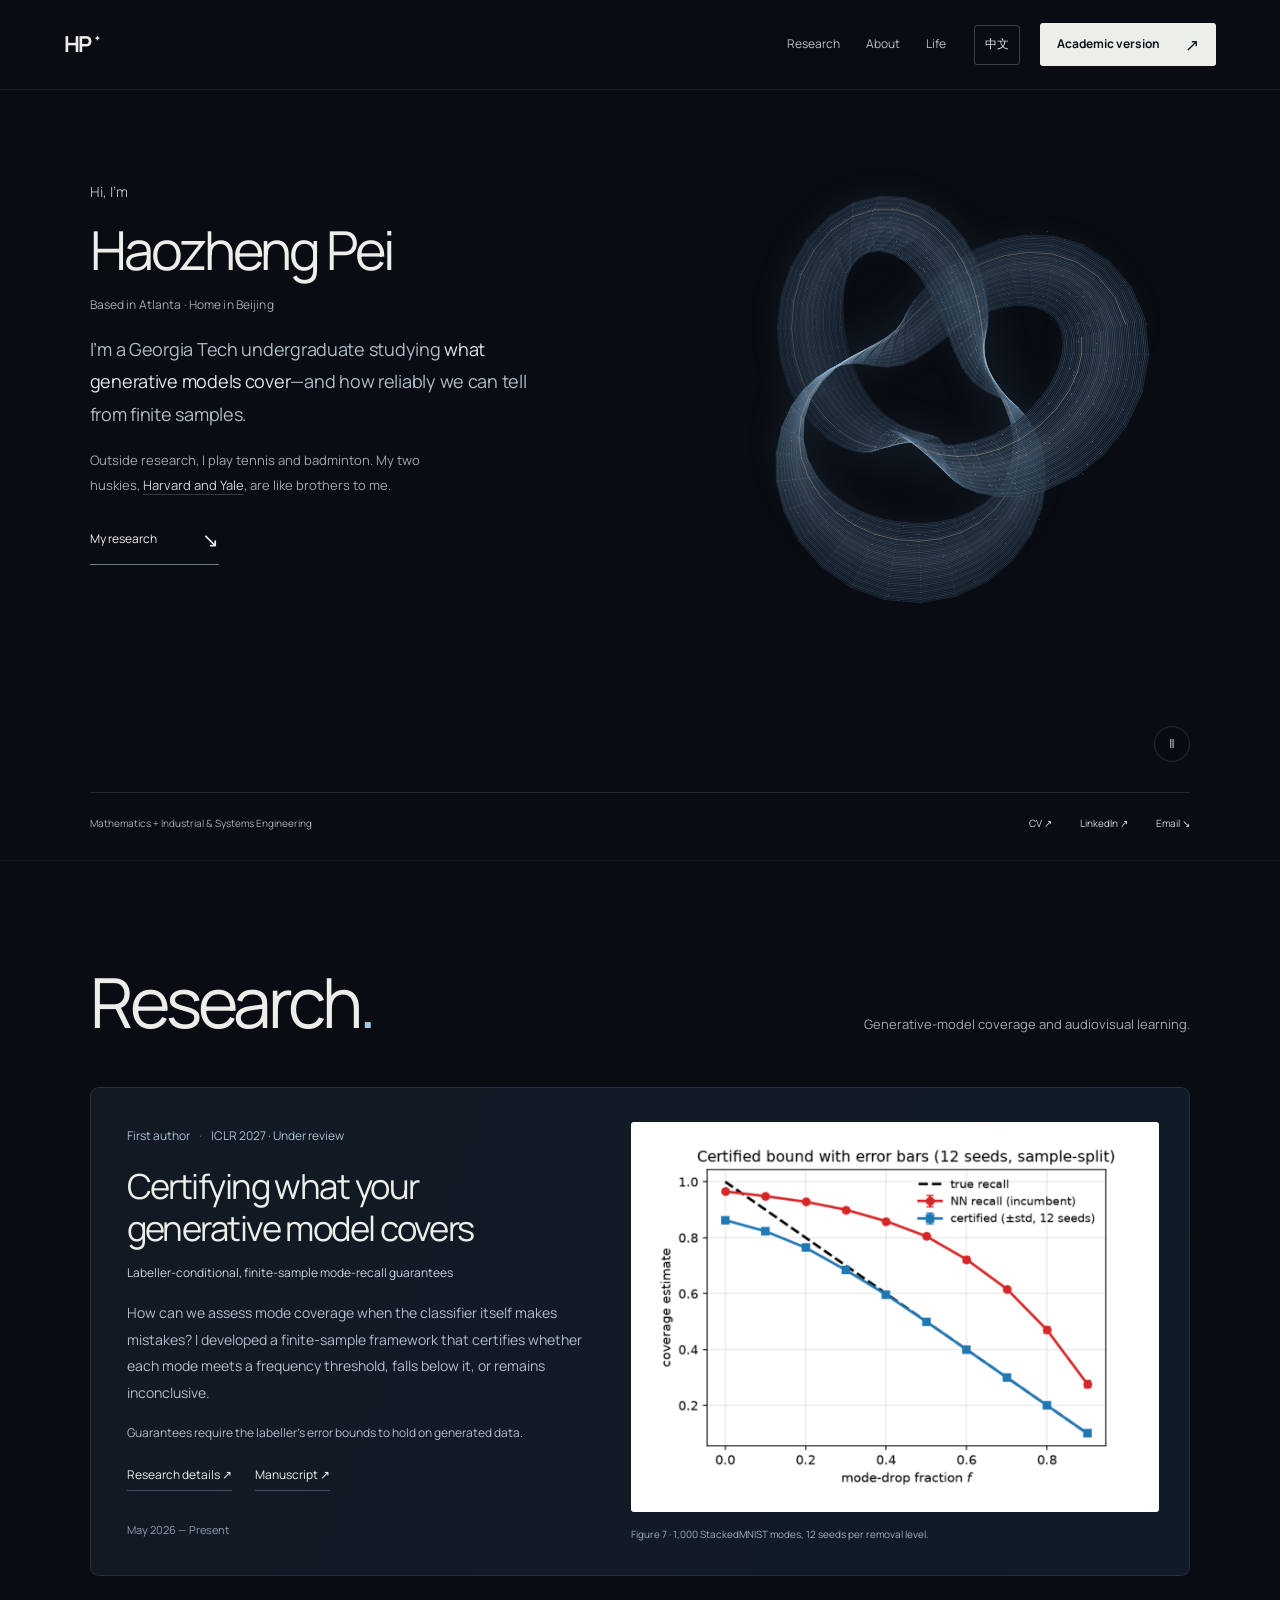
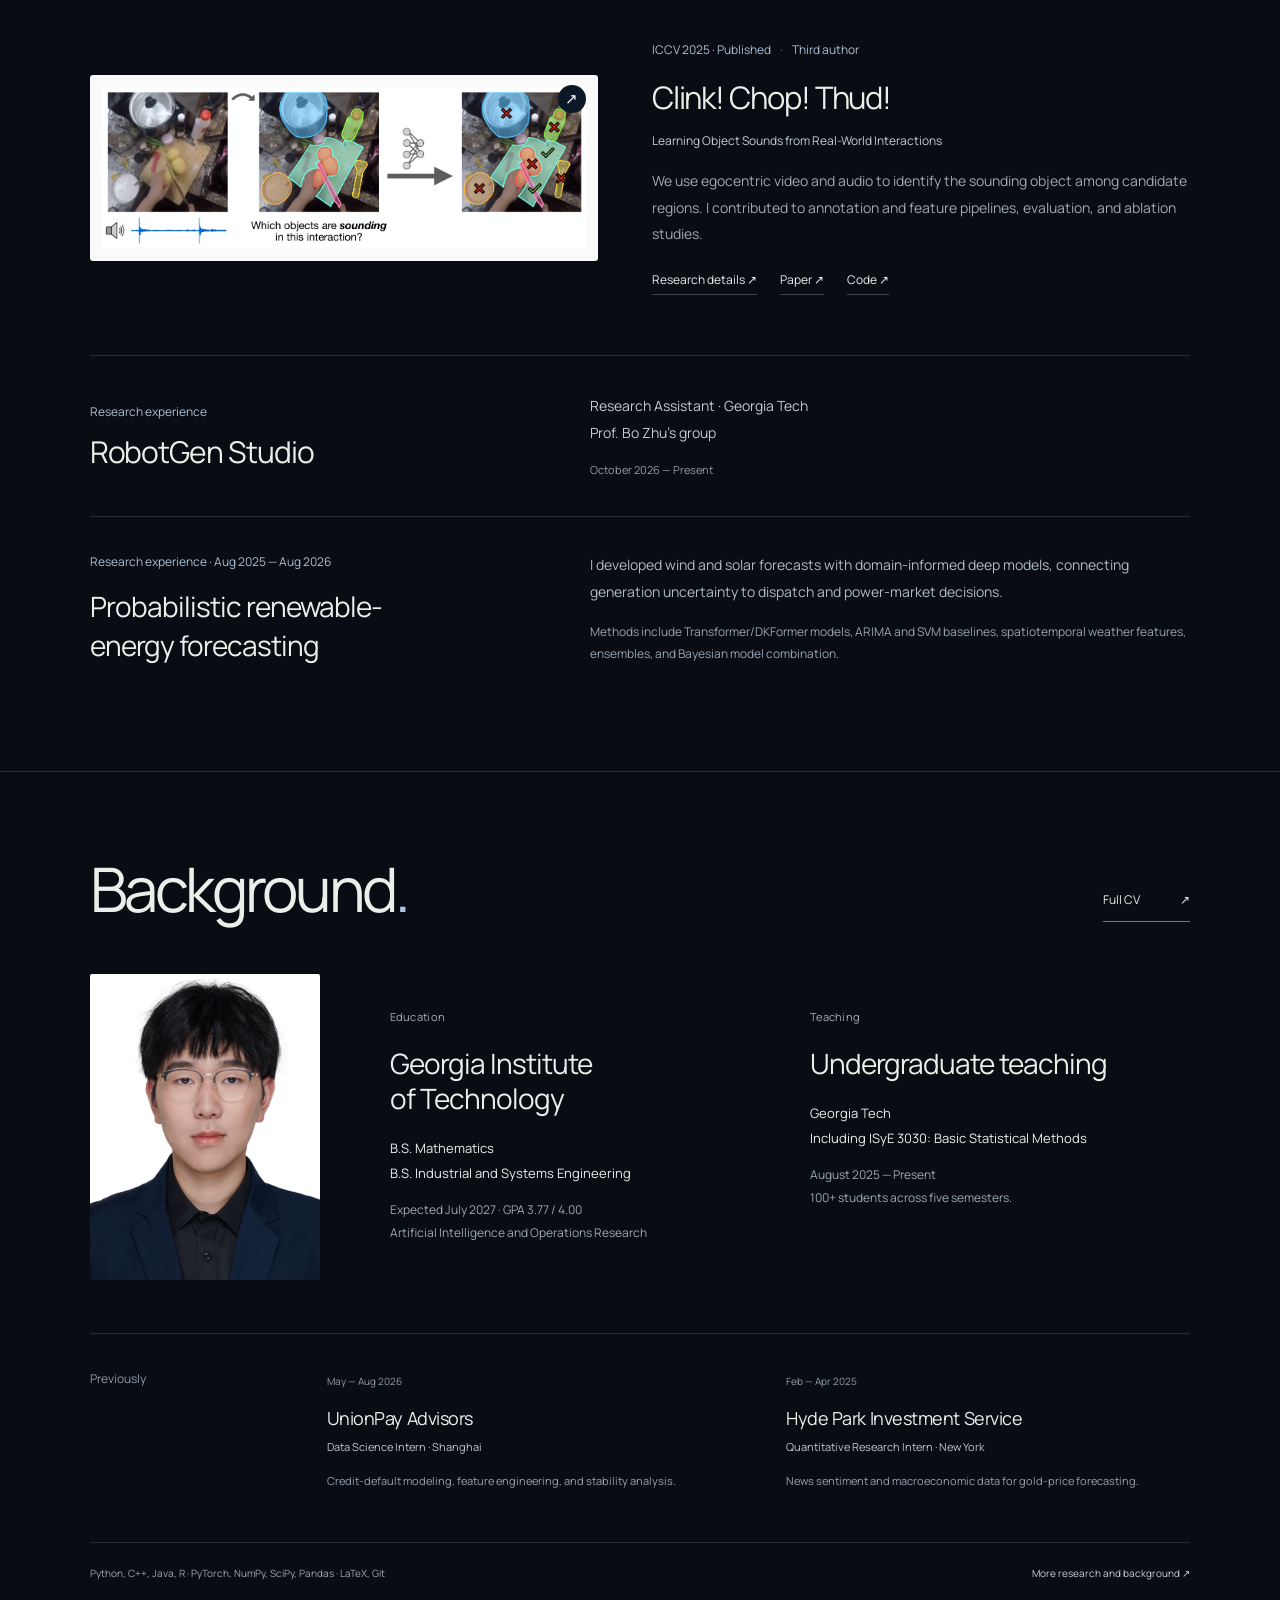
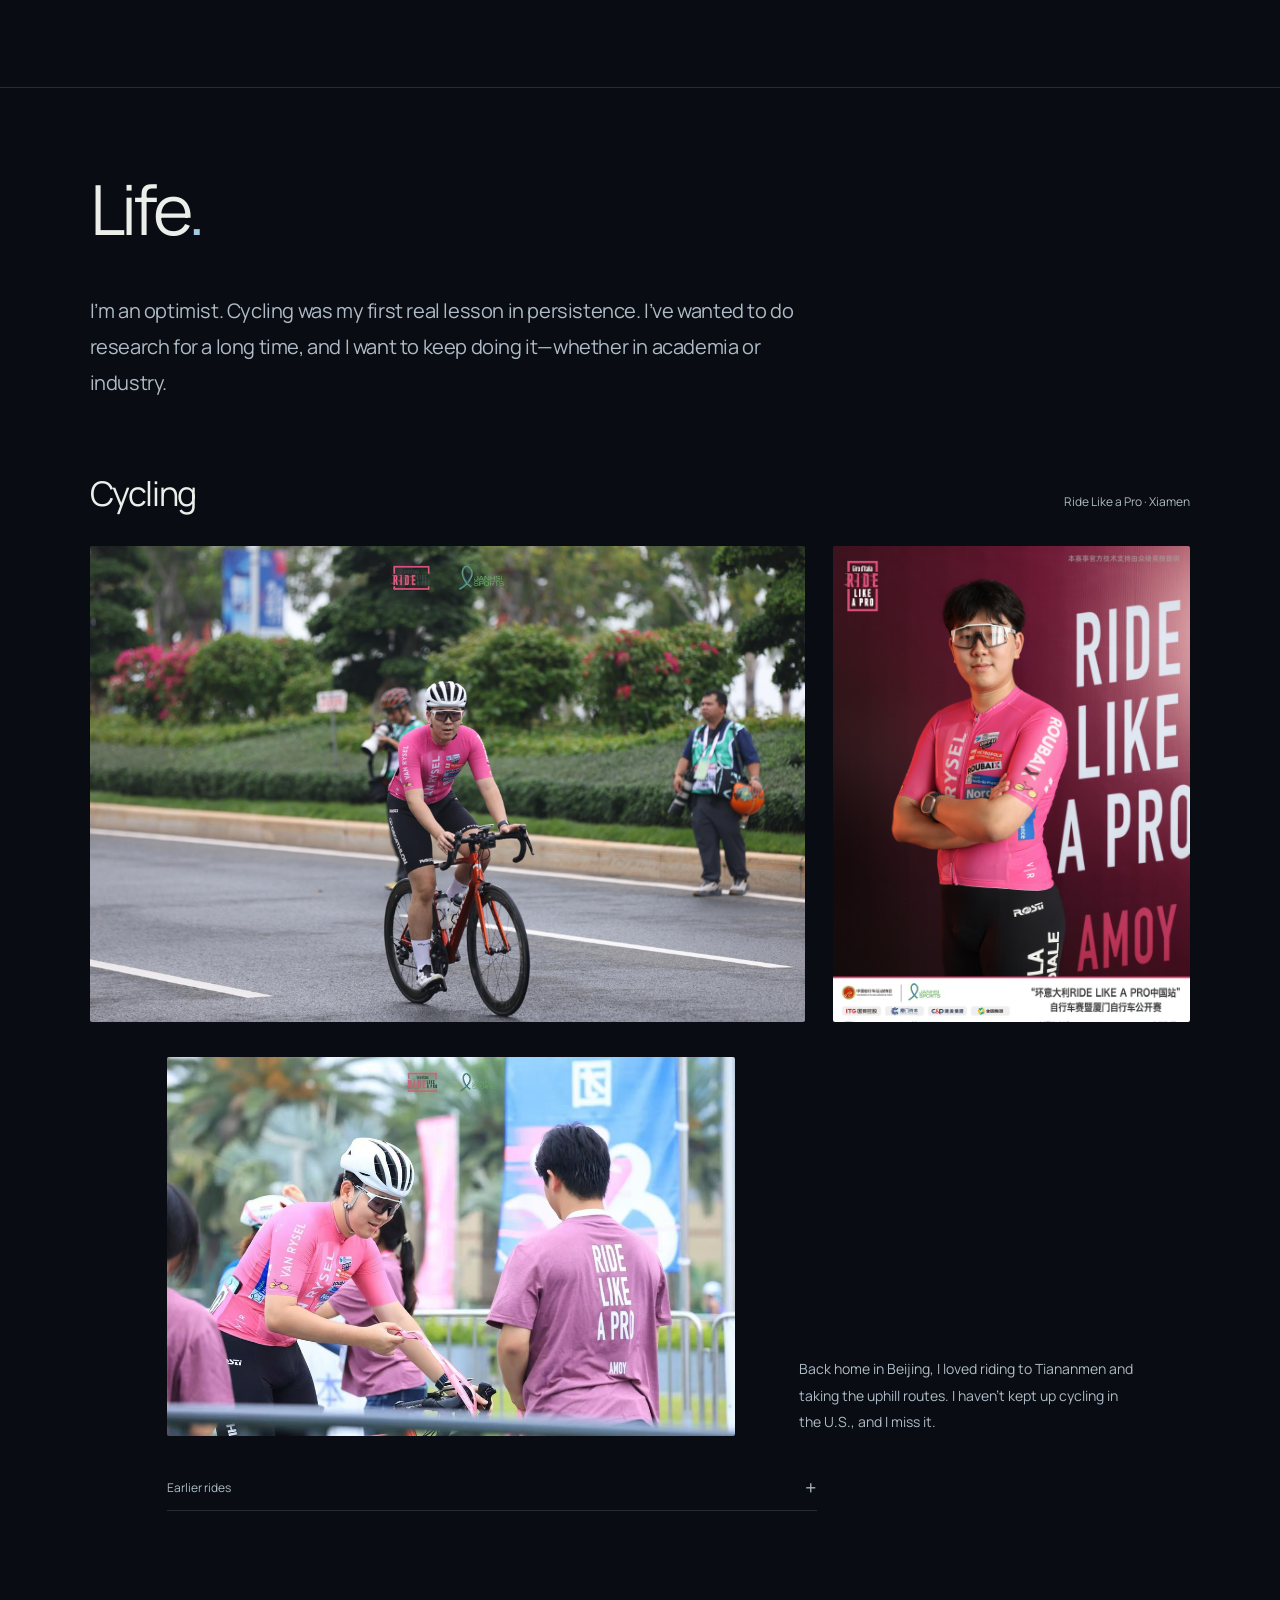
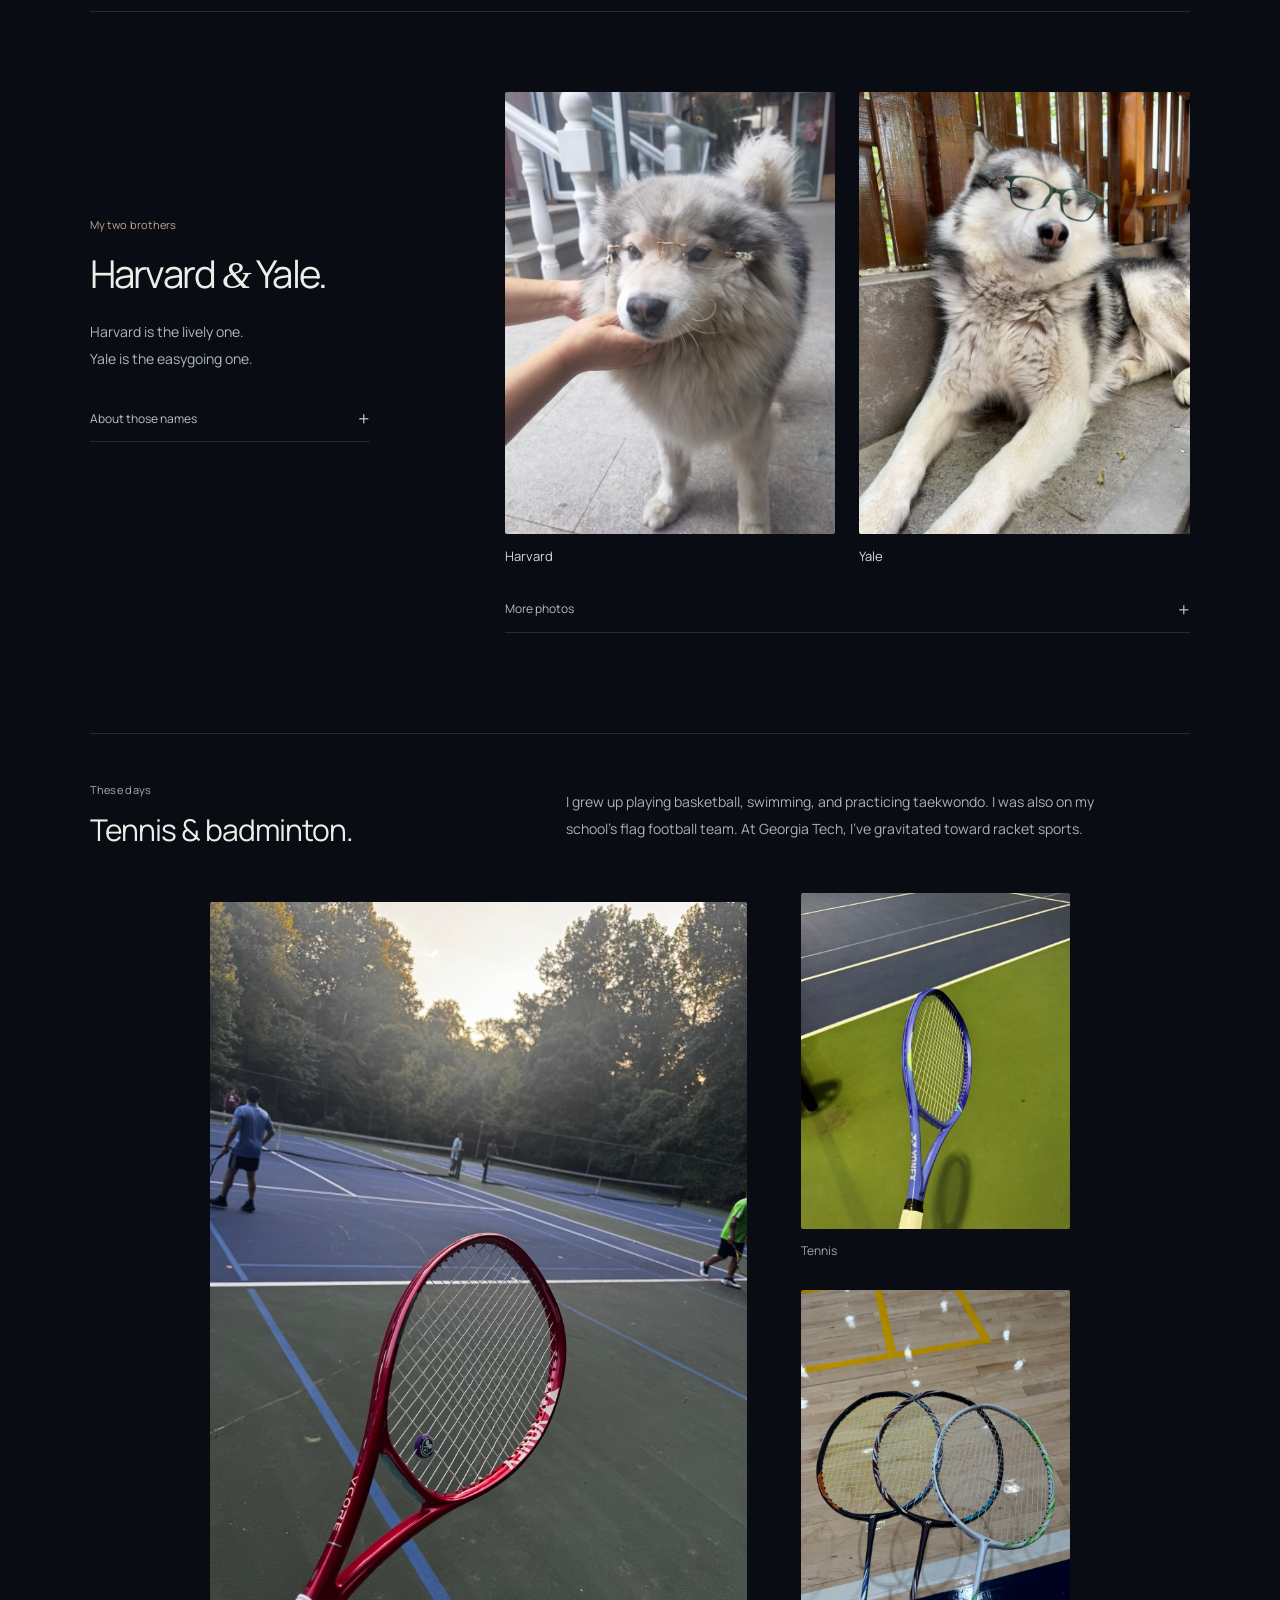
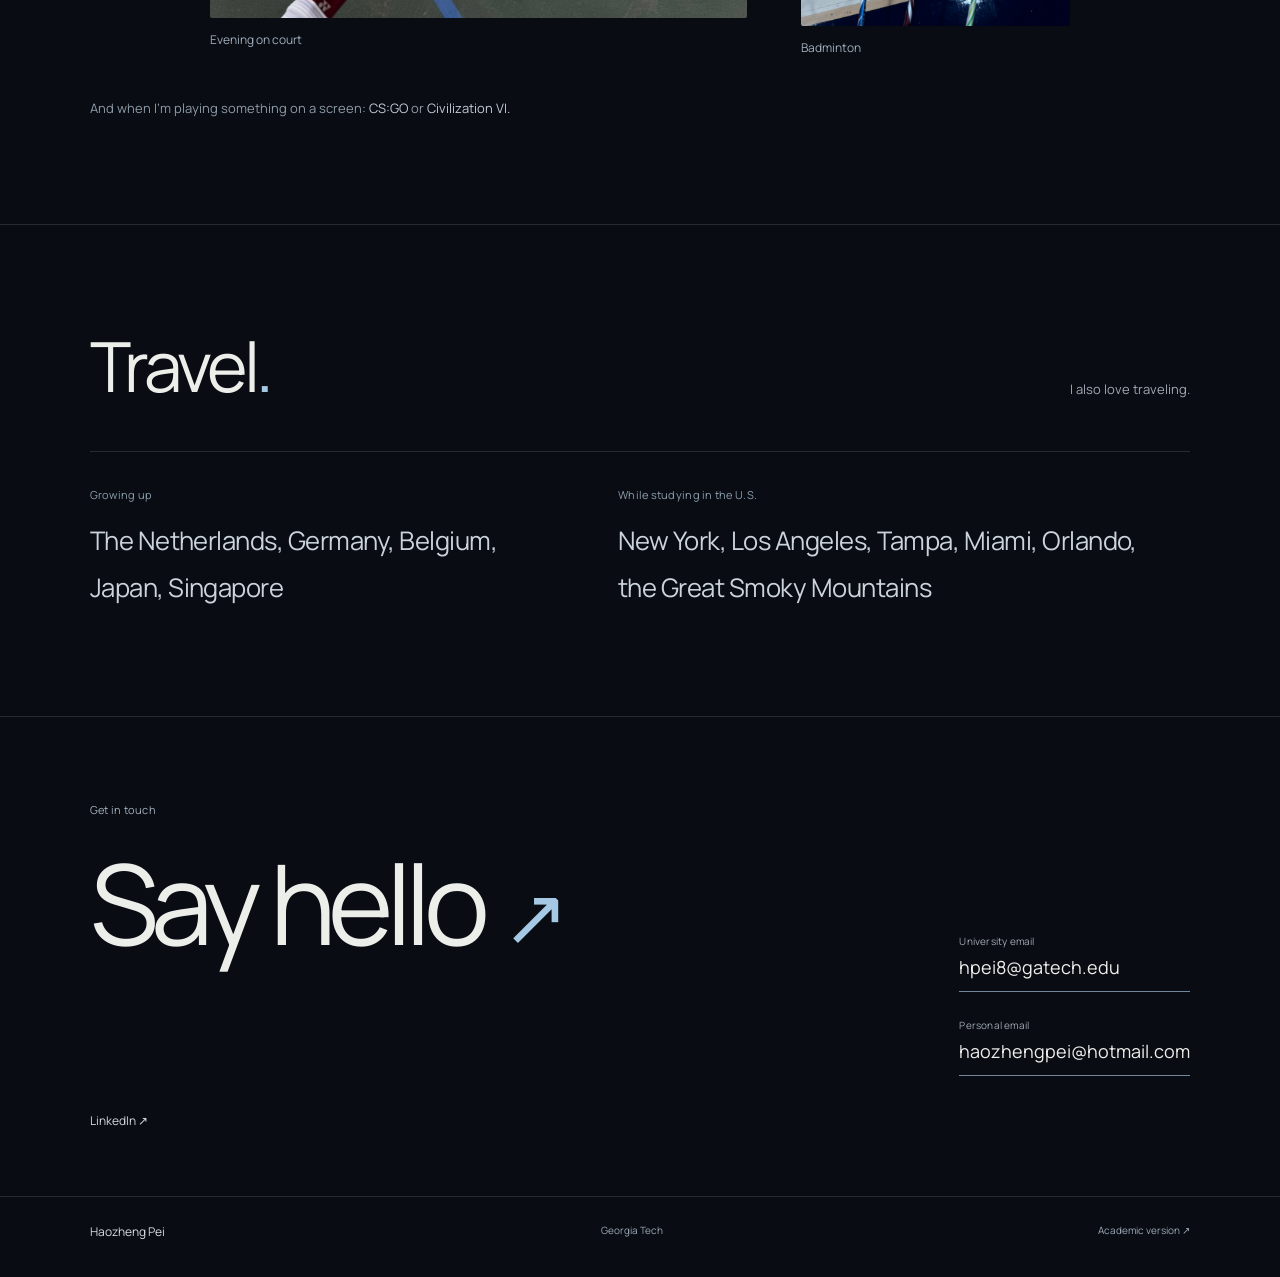
==== commit dd7d94a7: "Improve search discovery with sitemap and bilingual profile metadata" ====
--- a/index.html
+++ b/index.html
@@ -3,12 +3,6 @@
 <head>
   <meta charset="utf-8"><meta name="viewport" content="width=device-width, initial-scale=1">
   <meta name="theme-color" content="#090c12">
-  <meta name="description" content="Haozheng Pei. Research and life at Georgia Tech. Tennis, badminton, cycling, and two huskies named Harvard and Yale.">
-  <meta property="og:title" content="Haozheng Pei"><meta property="og:description" content="Research, a few things I love, and two brothers named Harvard and Yale."><meta property="og:type" content="website">
-  <title>Haozheng Pei</title>
-  <link rel="canonical" href="https://haozhengpei.github.io/">
-  <link rel="alternate" hreflang="en" href="https://haozhengpei.github.io/">
-  <link rel="alternate" hreflang="zh-CN" href="https://haozhengpei.github.io/zh/">
   <link rel="icon" href="assets/favicon.svg?v=9bde83f793" type="image/svg+xml">
   <link rel="preload" href="assets/Manrope-Regular.ttf" as="font" type="font/ttf" crossorigin>
   <link rel="stylesheet" href="expressive/styles.css?v=94298a4dc3">
@@ -16,6 +10,70 @@
   <script src="language.js?v=802c5b58a4" defer></script>
   <link rel="stylesheet" href="assets/photo-viewer.css?v=28ba1ac8b4">
   <script src="assets/photo-viewer.js?v=dce5b9a9ef" defer></script>
+  <!-- BEGIN GENERATED SEARCH METADATA -->
+  <title>Haozheng Pei (裴浩正) | Georgia Tech</title>
+  <meta name="description" content="Haozheng Pei (裴浩正), a Georgia Tech undergraduate in Mathematics and Industrial and Systems Engineering. Research, publications, CV, and contact.">
+  <meta name="robots" content="index, follow">
+  <link rel="canonical" href="https://haozhengpei.github.io/">
+  <link rel="alternate" hreflang="en" href="https://haozhengpei.github.io/">
+  <link rel="alternate" hreflang="zh-CN" href="https://haozhengpei.github.io/zh/">
+  <link rel="alternate" hreflang="x-default" href="https://haozhengpei.github.io/">
+  <meta property="og:title" content="Haozheng Pei (裴浩正) | Georgia Tech">
+  <meta property="og:description" content="Haozheng Pei (裴浩正), a Georgia Tech undergraduate in Mathematics and Industrial and Systems Engineering. Research, publications, CV, and contact.">
+  <meta property="og:type" content="website">
+  <meta property="og:site_name" content="Haozheng Pei">
+  <meta property="og:url" content="https://haozhengpei.github.io/">
+  <meta property="og:image" content="https://haozhengpei.github.io/assets/photos/haozheng-portrait.jpg">
+  <meta property="og:image:alt" content="Haozheng Pei">
+  <meta property="og:locale" content="en_US">
+  <meta property="og:locale:alternate" content="zh_CN">
+  <script type="application/ld+json">
+{
+  "@context": "https://schema.org",
+  "@graph": [
+    {
+      "@type": "ProfilePage",
+      "@id": "https://haozhengpei.github.io/#profile",
+      "url": "https://haozhengpei.github.io/",
+      "name": "Haozheng Pei (裴浩正) | Georgia Tech",
+      "inLanguage": "en",
+      "mainEntity": {
+        "@type": "Person",
+        "@id": "https://haozhengpei.github.io/#person",
+        "name": "Haozheng Pei",
+        "alternateName": [
+          "裴浩正",
+          "Pei Haozheng"
+        ],
+        "url": "https://haozhengpei.github.io/",
+        "image": "https://haozhengpei.github.io/assets/photos/haozheng-portrait.jpg",
+        "jobTitle": "Undergraduate student",
+        "affiliation": {
+          "@type": "CollegeOrUniversity",
+          "name": "Georgia Institute of Technology",
+          "url": "https://www.gatech.edu/"
+        },
+        "sameAs": [
+          "https://www.linkedin.com/in/haozheng-pei/",
+          "https://github.com/HaozhengPei"
+        ]
+      }
+    },
+    {
+      "@type": "WebSite",
+      "@id": "https://haozhengpei.github.io/#website",
+      "url": "https://haozhengpei.github.io/",
+      "name": "Haozheng Pei",
+      "alternateName": "裴浩正",
+      "inLanguage": [
+        "en",
+        "zh-CN"
+      ]
+    }
+  ]
+}
+  </script>
+  <!-- END GENERATED SEARCH METADATA -->
 </head>
 <body>
 <a class="skip" href="#main">Skip to content</a>
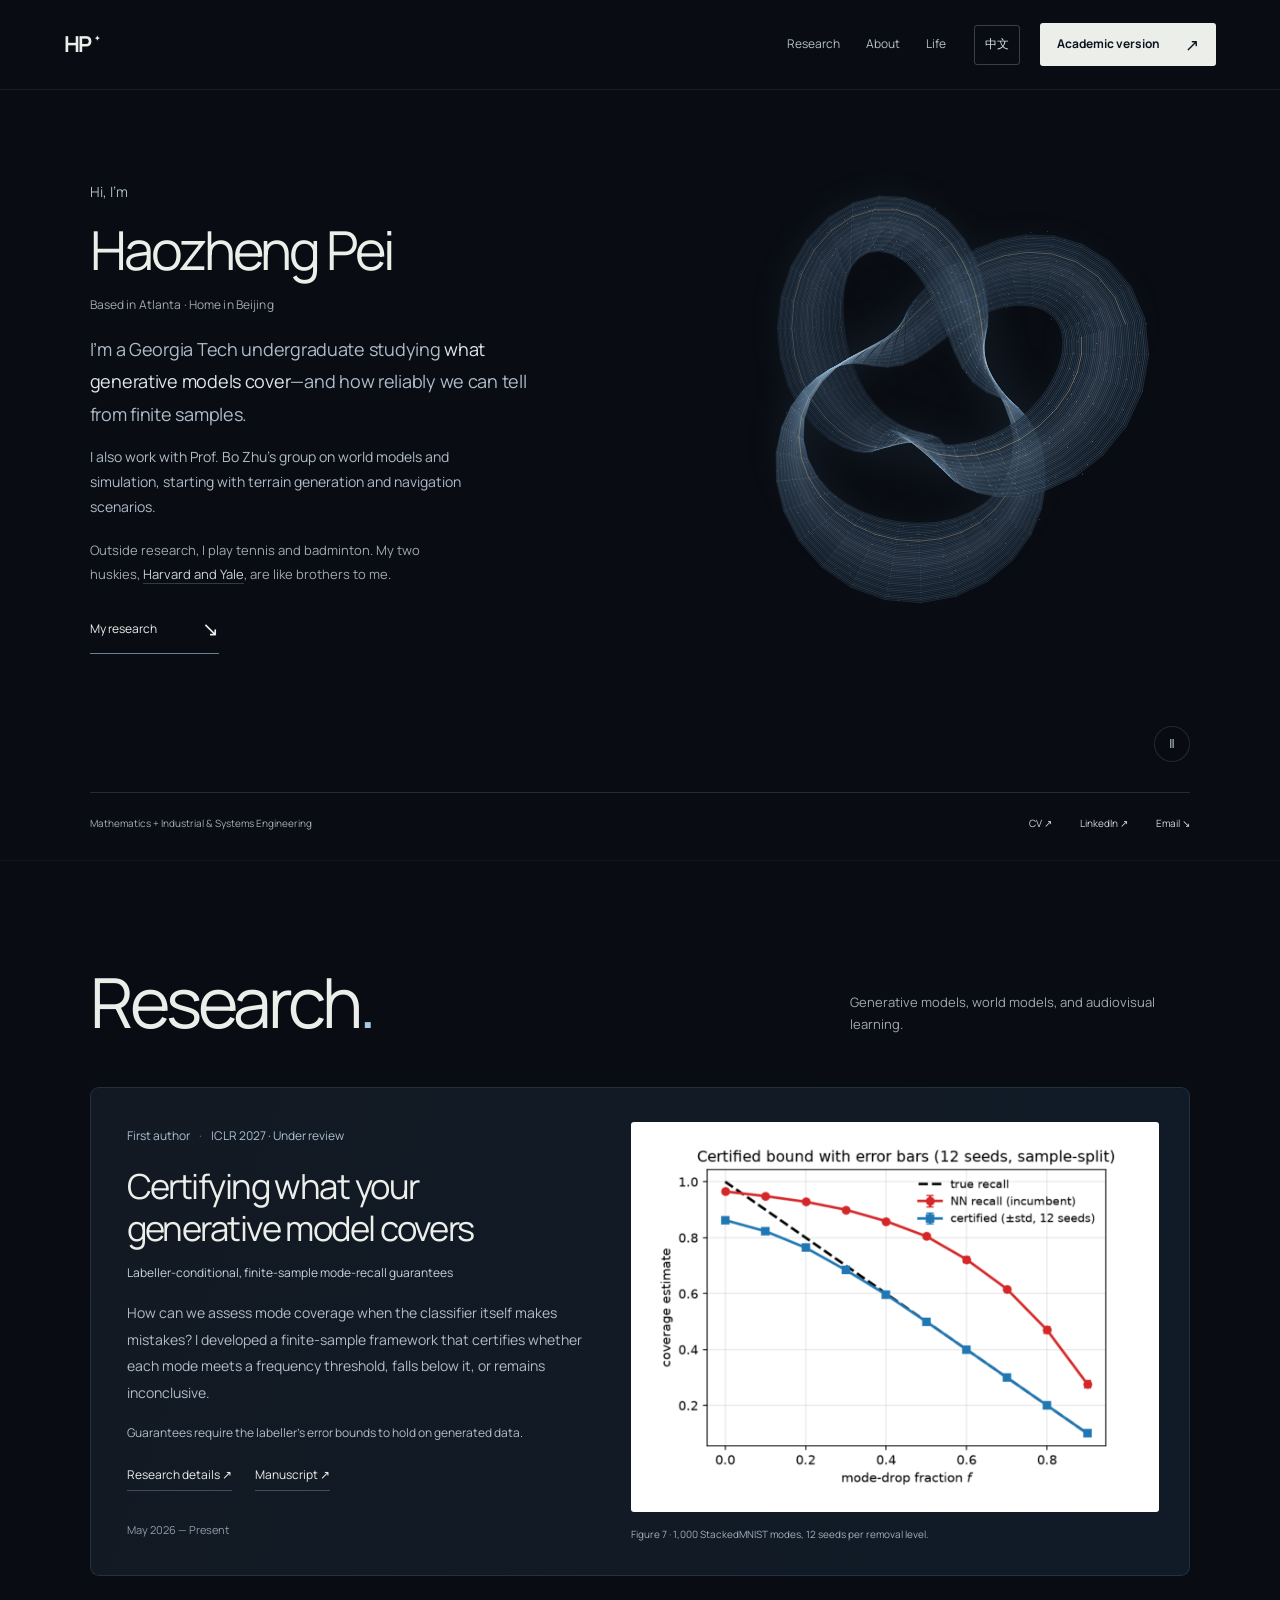
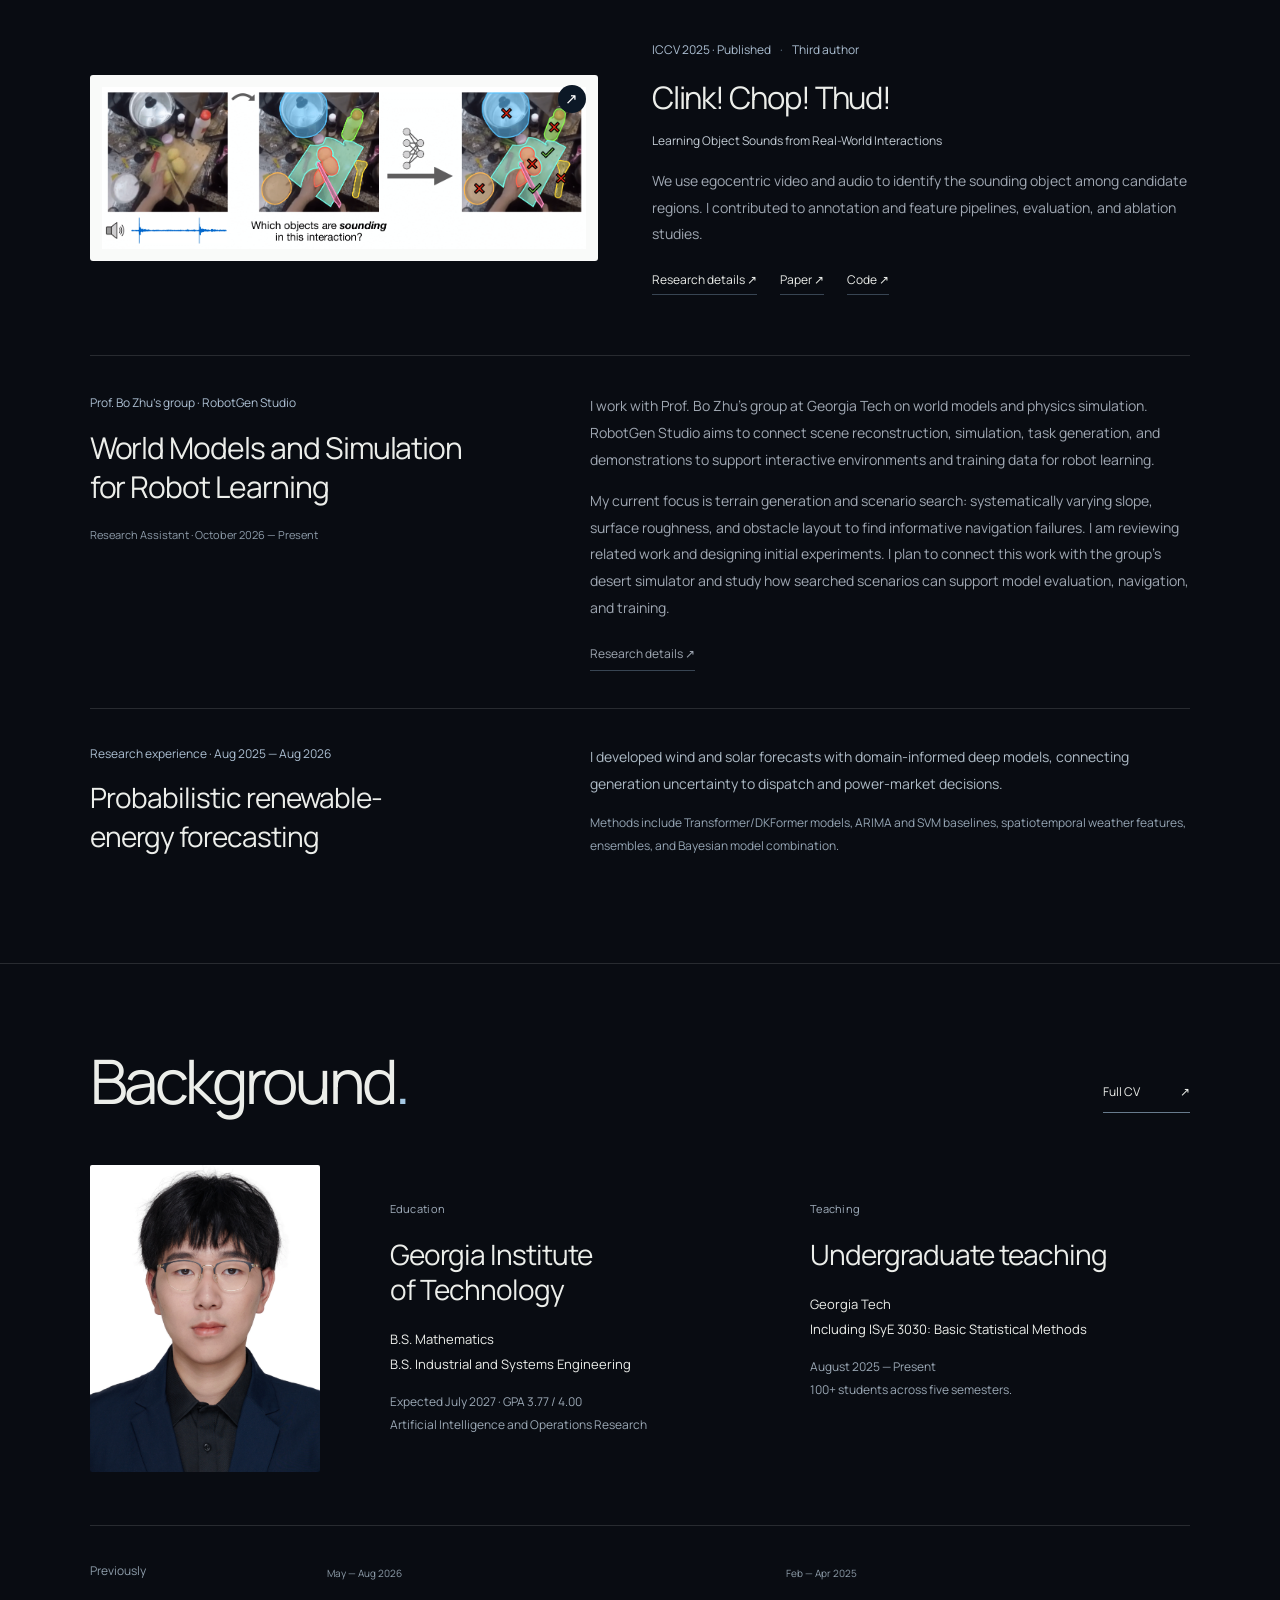
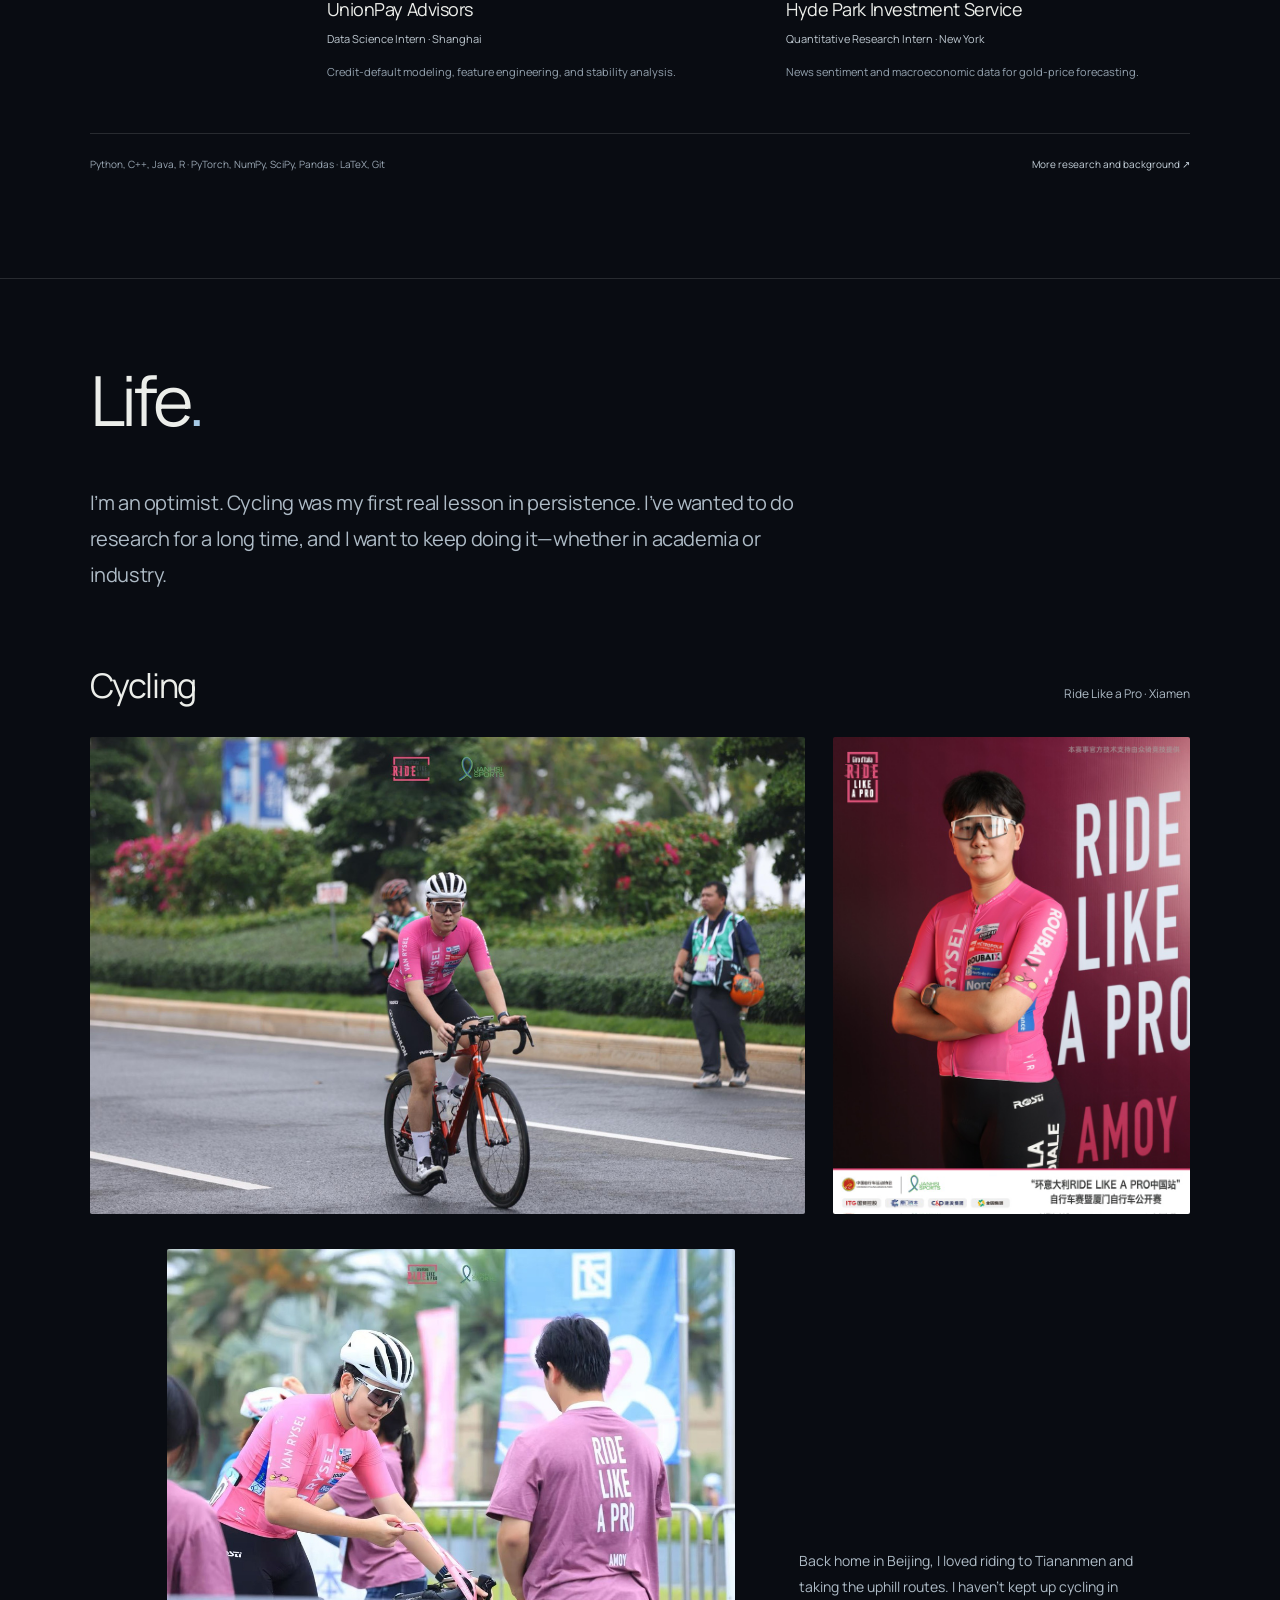
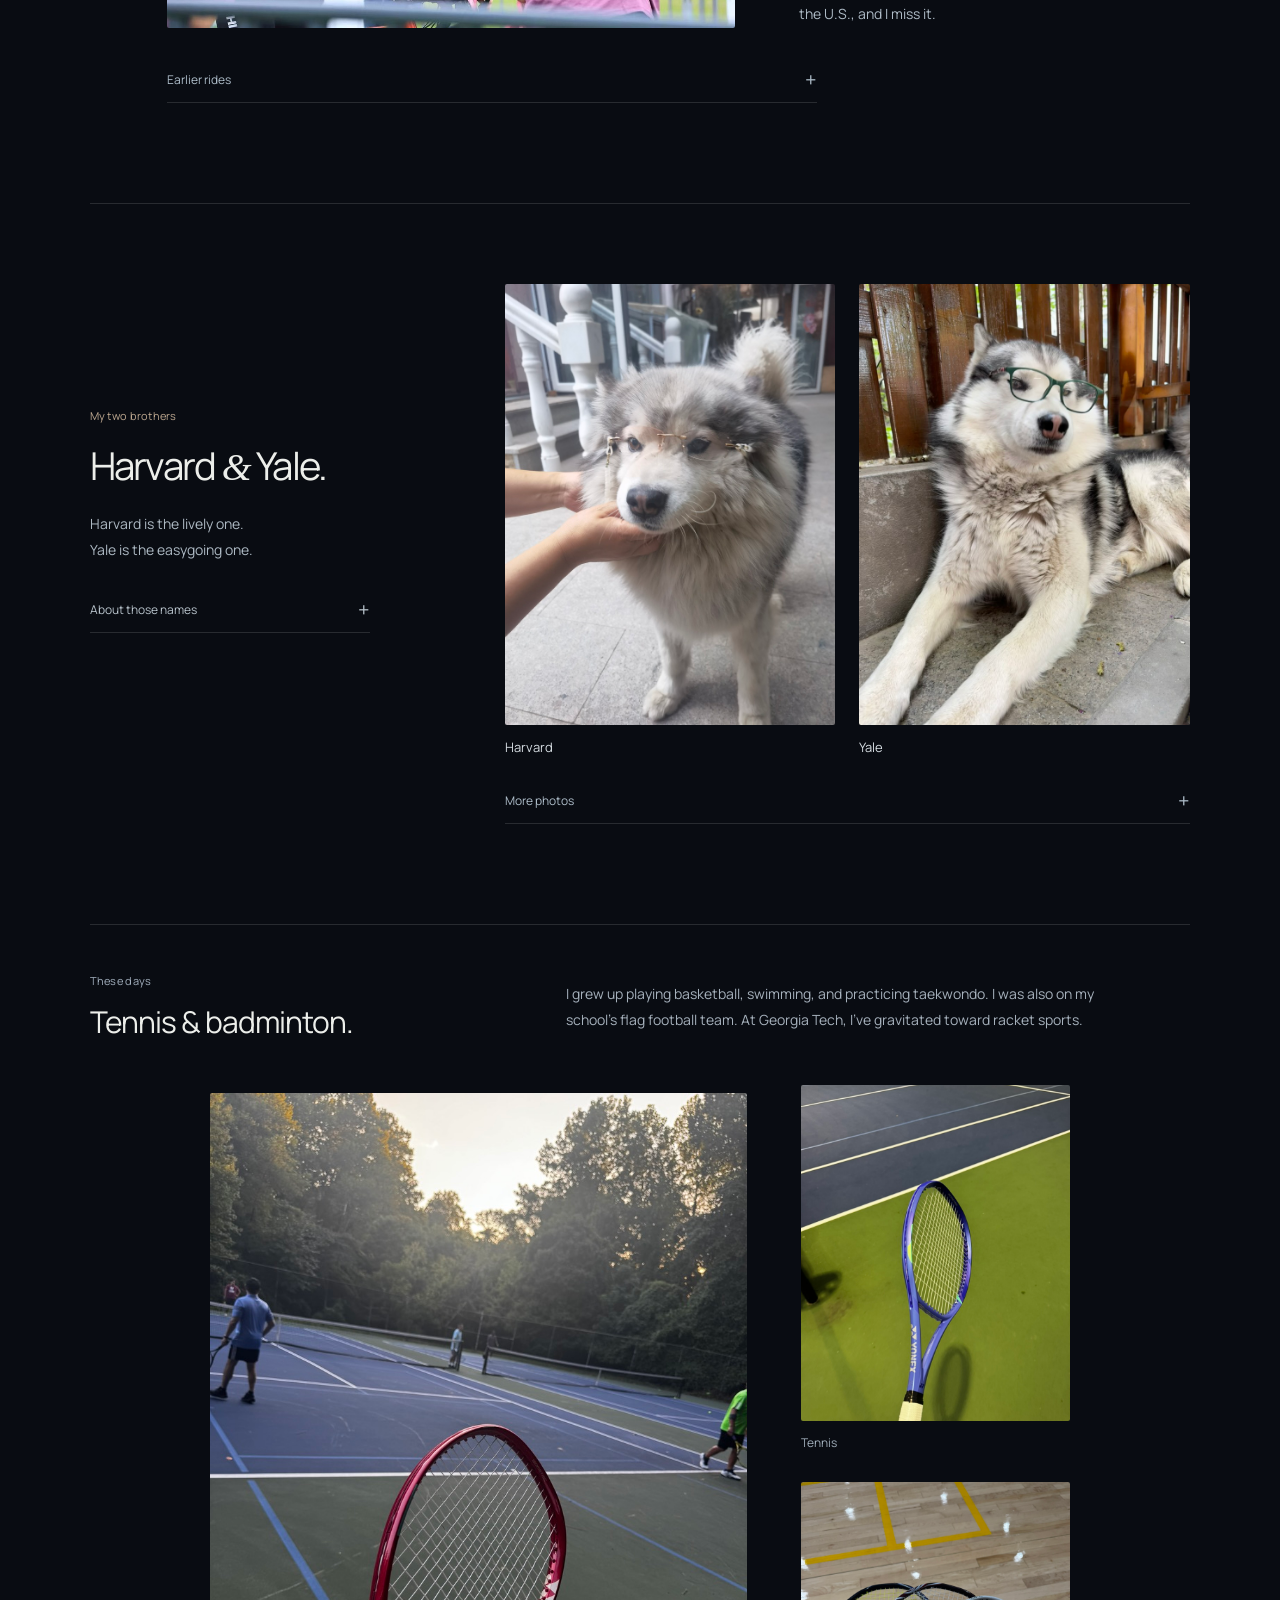
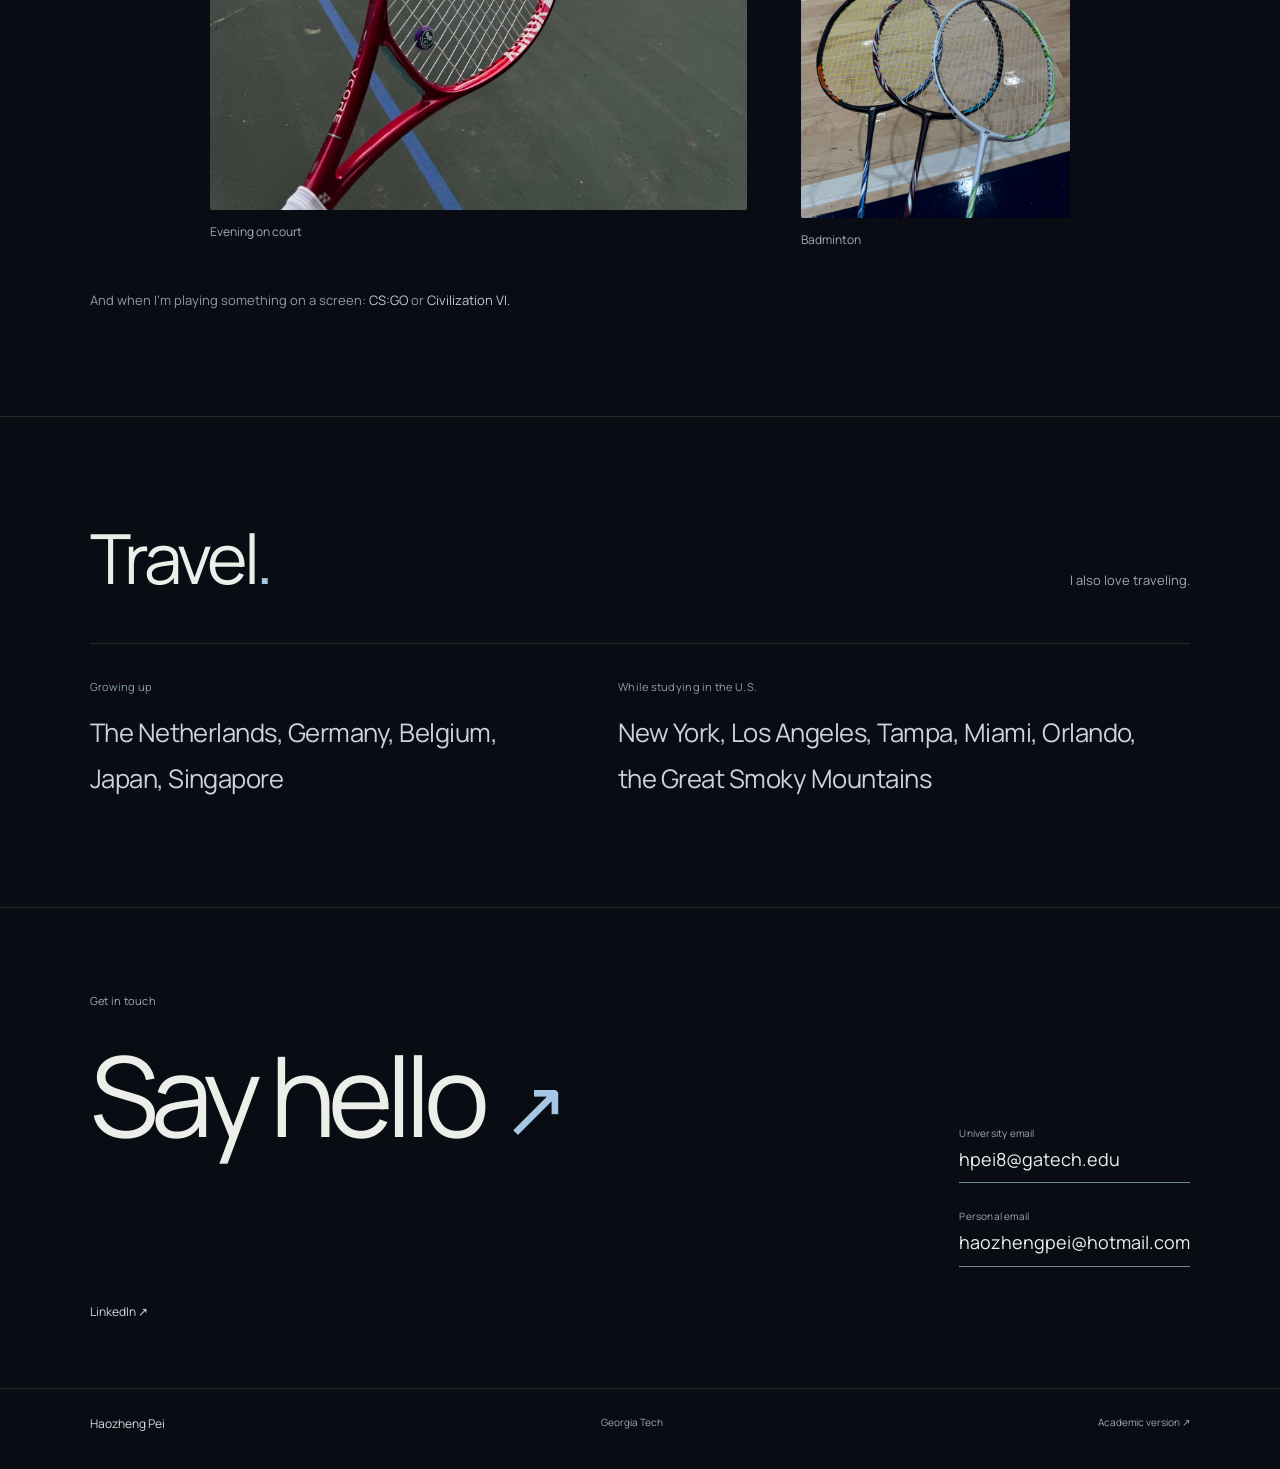
==== commit e05a7d8e: "Present both current research directions and expand RobotGen work" ====
--- a/index.html
+++ b/index.html
@@ -90,6 +90,7 @@
       <h1 id="name">Haozheng Pei</h1></div>
       <p class="hero-location">Based in Atlanta · Home in Beijing</p>
       <p class="hero-intro">I’m a Georgia Tech undergraduate studying <strong>what generative models cover</strong>—and how reliably we can tell from finite samples.</p>
+      <p class="hero-research">I also work with Prof. Bo Zhu’s group on world models and simulation, starting with terrain generation and navigation scenarios.</p>
       <p class="hero-personal">Outside research, I play tennis and badminton. My two huskies, <a href="#harvard-yale">Harvard and Yale</a>, are like brothers to me.</p>
       <a class="hero-cta" href="#research">My research <span aria-hidden="true">↘</span></a>
     </div>
@@ -101,13 +102,13 @@
   </section>
 
   <section class="research section-wrap" id="research" aria-labelledby="research-title">
-    <div class="section-heading"><h2 id="research-title">Research<span>.</span></h2><p>Generative-model coverage and audiovisual learning.</p></div>
+    <div class="section-heading"><h2 id="research-title">Research<span>.</span></h2><p>Generative models, world models, and audiovisual learning.</p></div>
     <article class="lead-project" id="mode-recall">
       <div class="lead-copy"><p class="project-meta">First author <span>·</span> ICLR 2027 · Under review</p><h3><a href="research/mode-recall/">Certifying what your<br>generative model covers</a></h3><p class="project-subtitle">Labeller-conditional, finite-sample mode-recall guarantees</p><p>How can we assess mode coverage when the classifier itself makes mistakes? I developed a finite-sample framework that certifies whether each mode meets a frequency threshold, falls below it, or remains inconclusive.</p><p class="research-scope">Guarantees require the labeller’s error bounds to hold on generated data.</p><div class="project-links"><a href="research/mode-recall/">Research details ↗</a><a href="assets/papers/certifying-generative-mode-coverage.pdf?v=0745bf74af">Manuscript ↗</a></div><p class="project-date">May 2026 — Present</p></div>
       <figure class="mode-art paper-evidence"><a href="research/mode-recall/#results"><img src="assets/research/mode-recall-coverage.png" alt="StackedMNIST results: the certified bound tracks true mode coverage as modes are removed, while nearest-neighbour recall overestimates it." width="1100" height="800" loading="lazy"></a><figcaption>Figure 7 · 1,000 StackedMNIST modes, 12 seeds per removal level.</figcaption></figure>
     </article>
     <article class="published-project" id="object-sounds"><a class="project-image paper-image" href="research/clink-chop-thud/" aria-label="Read about Clink! Chop! Thud!"><img src="assets/clink-teaser.png" alt="Published project figure showing objects and their interaction sounds." loading="lazy"><span aria-hidden="true">↗</span></a><div class="project-copy"><p class="project-meta">ICCV 2025 · Published <span>·</span> Third author</p><h3><a href="research/clink-chop-thud/">Clink! Chop! Thud!</a></h3><p class="project-subtitle">Learning Object Sounds from Real-World Interactions</p><p>We use egocentric video and audio to identify the sounding object among candidate regions. I contributed to annotation and feature pipelines, evaluation, and ablation studies.</p><div class="project-links"><a href="research/clink-chop-thud/">Research details ↗</a><a href="assets/papers/clink-chop-thud.pdf?v=28464b5153">Paper ↗</a><a href="https://github.com/mengyu-yang/clink-chop-thud" target="_blank" rel="noopener noreferrer">Code ↗</a></div></div></article>
-    <article class="current-project research-affiliation" id="world-models"><div class="current-project-heading"><p class="project-meta">Research experience</p><h3>RobotGen Studio</h3></div><div class="current-project-copy"><p>Research Assistant · Georgia Tech<br>Prof. Bo Zhu’s group</p><p class="project-date">October 2026 — Present</p></div></article>
+    <article class="current-project" id="world-models"><div class="current-project-heading"><p class="project-meta">Prof. Bo Zhu’s group · RobotGen Studio</p><h3><a href="research/world-models/">World Models and Simulation<br>for Robot Learning</a></h3><p class="project-date">Research Assistant · October 2026 — Present</p></div><div class="current-project-copy"><p>I work with Prof. Bo Zhu’s group at Georgia Tech on world models and physics simulation. RobotGen Studio aims to connect scene reconstruction, simulation, task generation, and demonstrations to support interactive environments and training data for robot learning.</p><p>My current focus is terrain generation and scenario search: systematically varying slope, surface roughness, and obstacle layout to find informative navigation failures. I am reviewing related work and designing initial experiments. I plan to connect this work with the group’s desert simulator and study how searched scenarios can support model evaluation, navigation, and training.</p><div class="project-links"><a href="research/world-models/">Research details ↗</a></div></div></article>
     <article class="forecasting-summary" id="forecasting"><div><p class="project-meta">Research experience · Aug 2025 — Aug 2026</p><h3>Probabilistic renewable-energy forecasting</h3></div><div><p>I developed wind and solar forecasts with domain-informed deep models, connecting generation uncertainty to dispatch and power-market decisions.</p><p class="forecast-methods">Methods include Transformer/DKFormer models, ARIMA and SVM baselines, spatiotemporal weather features, ensembles, and Bayesian model combination.</p></div></article>
   </section>
 
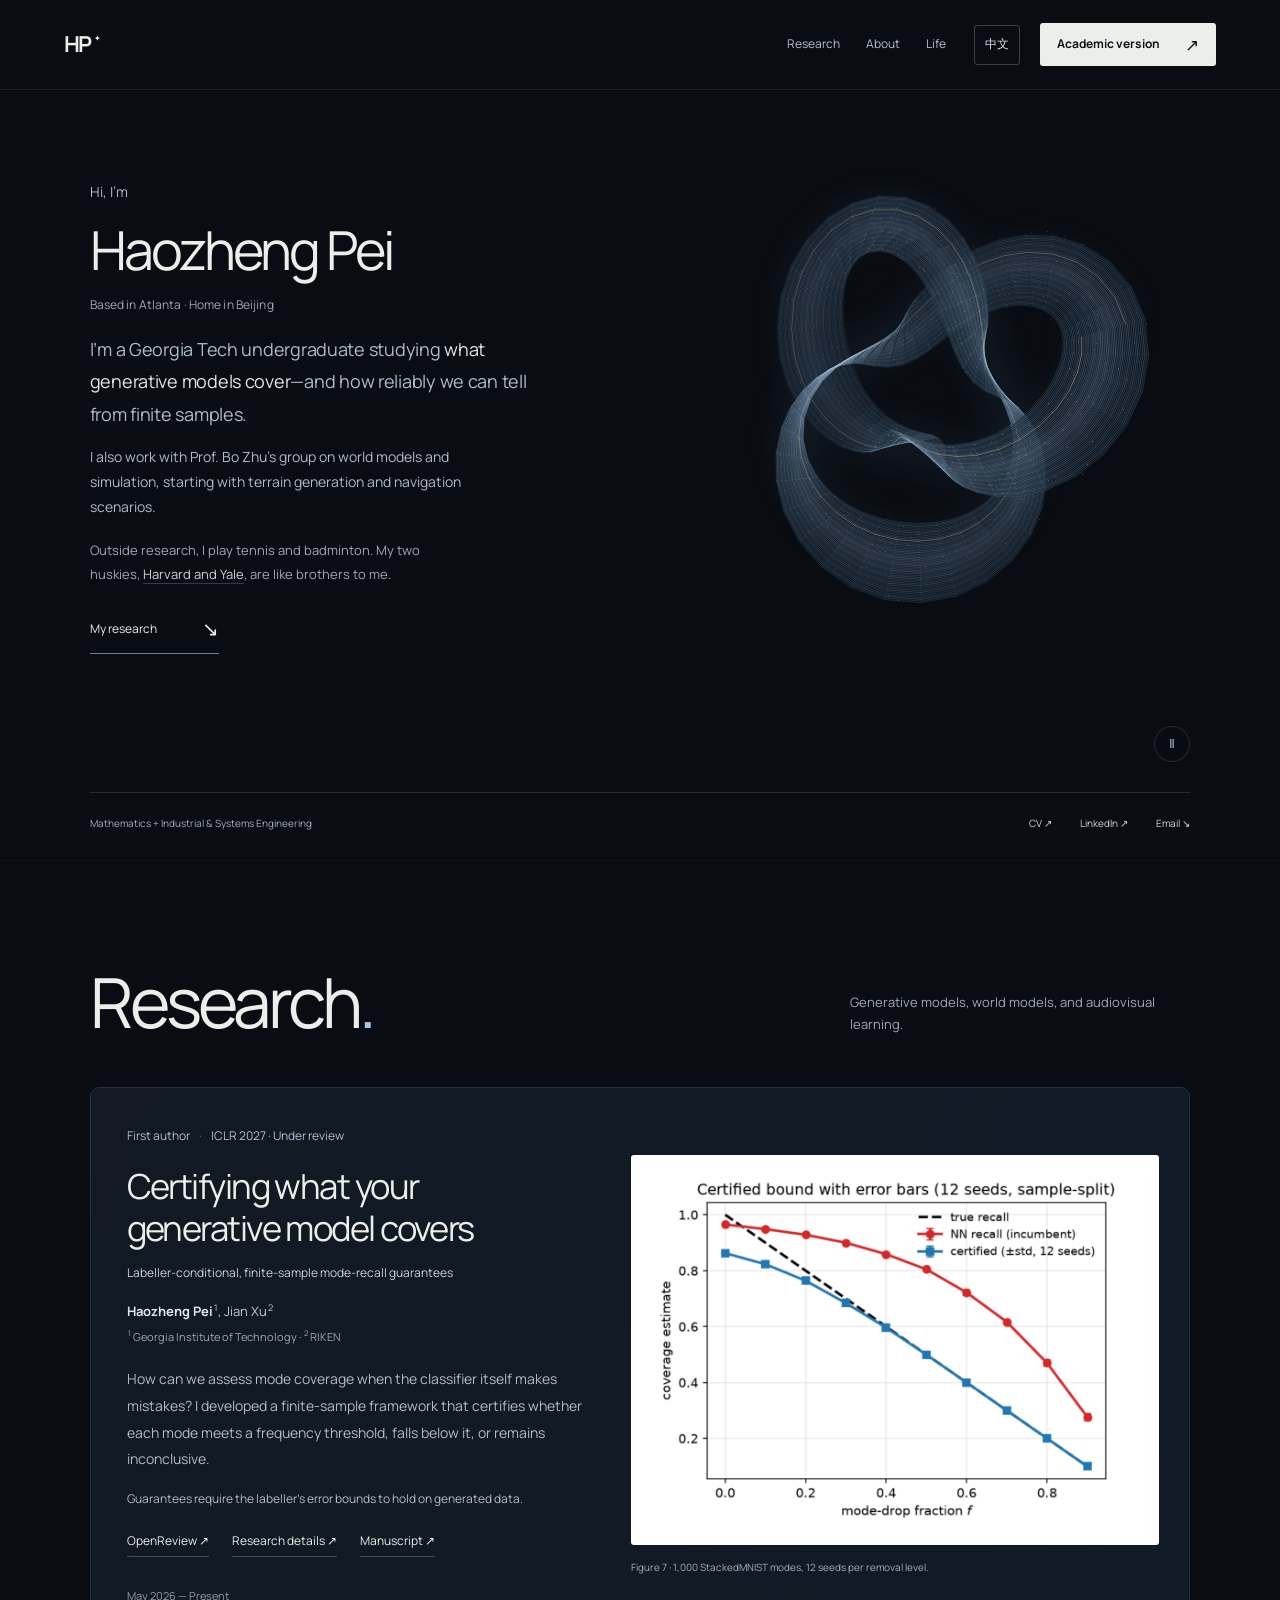
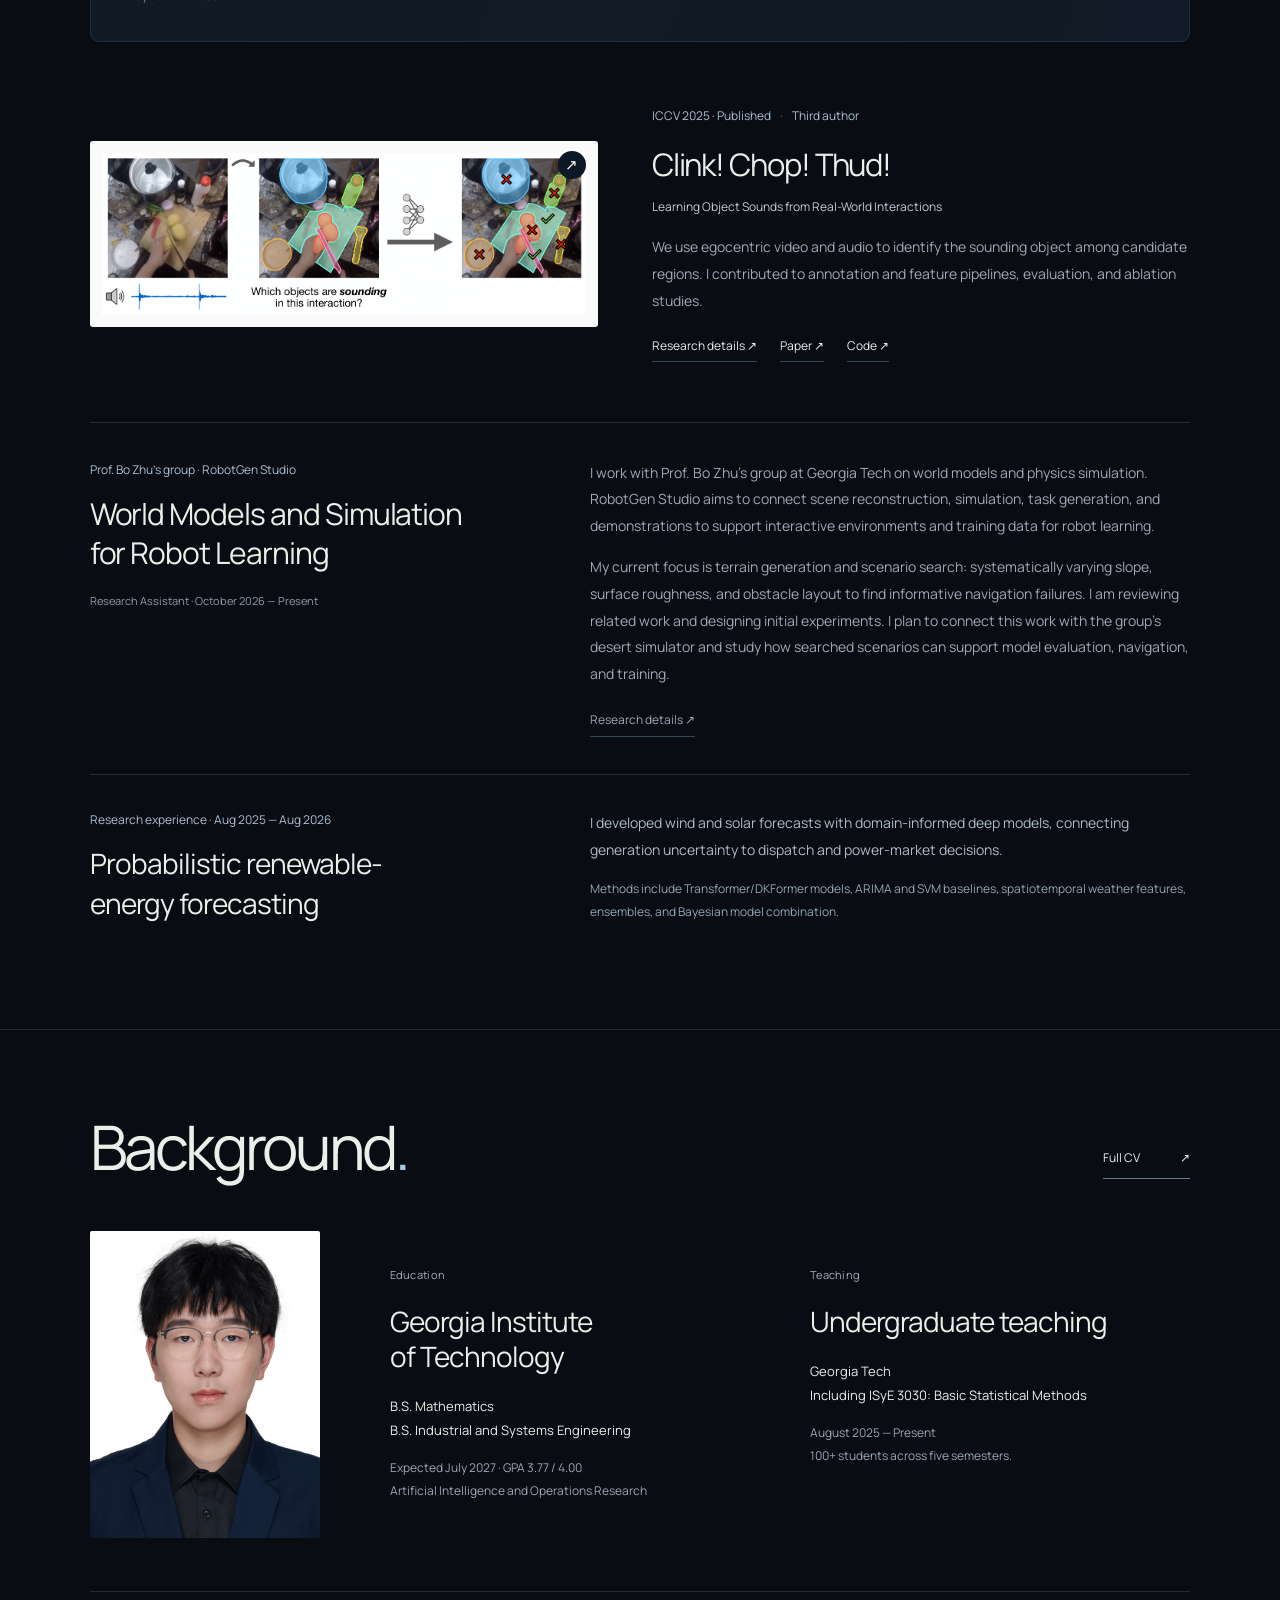
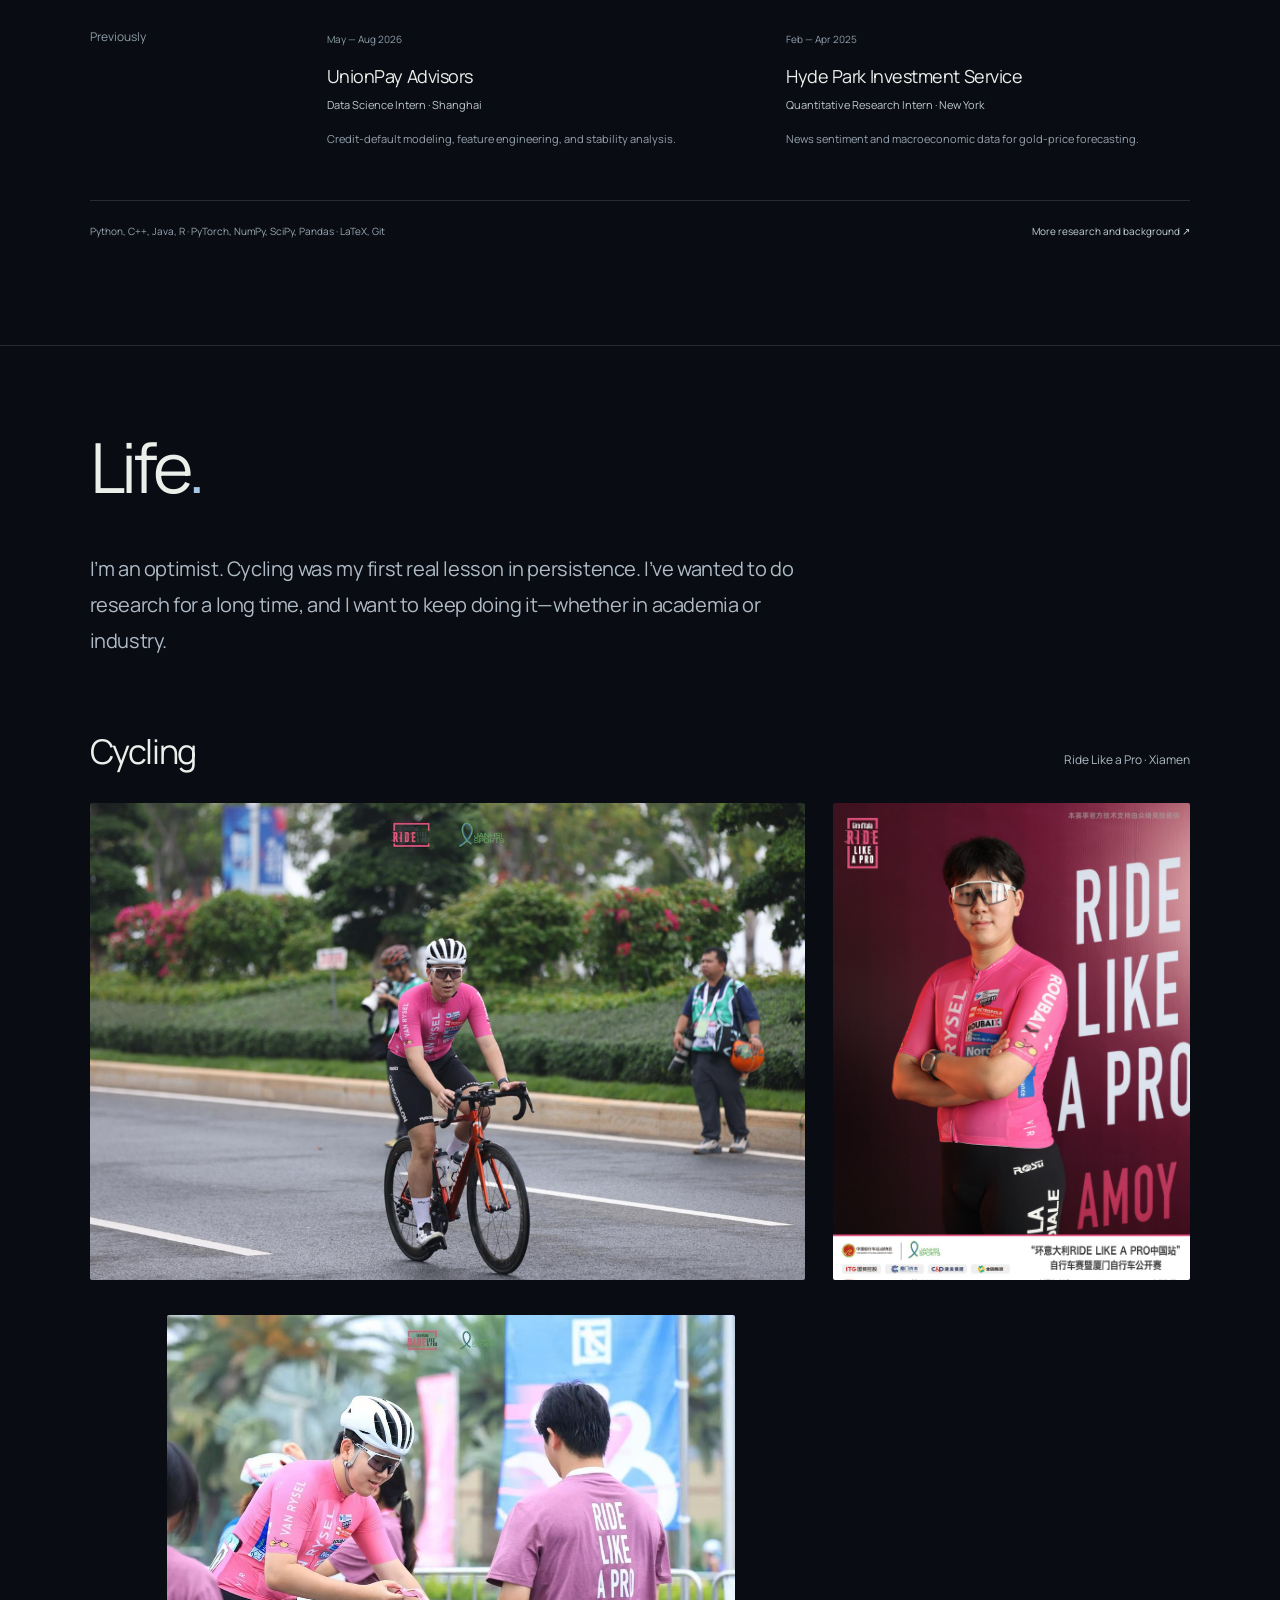
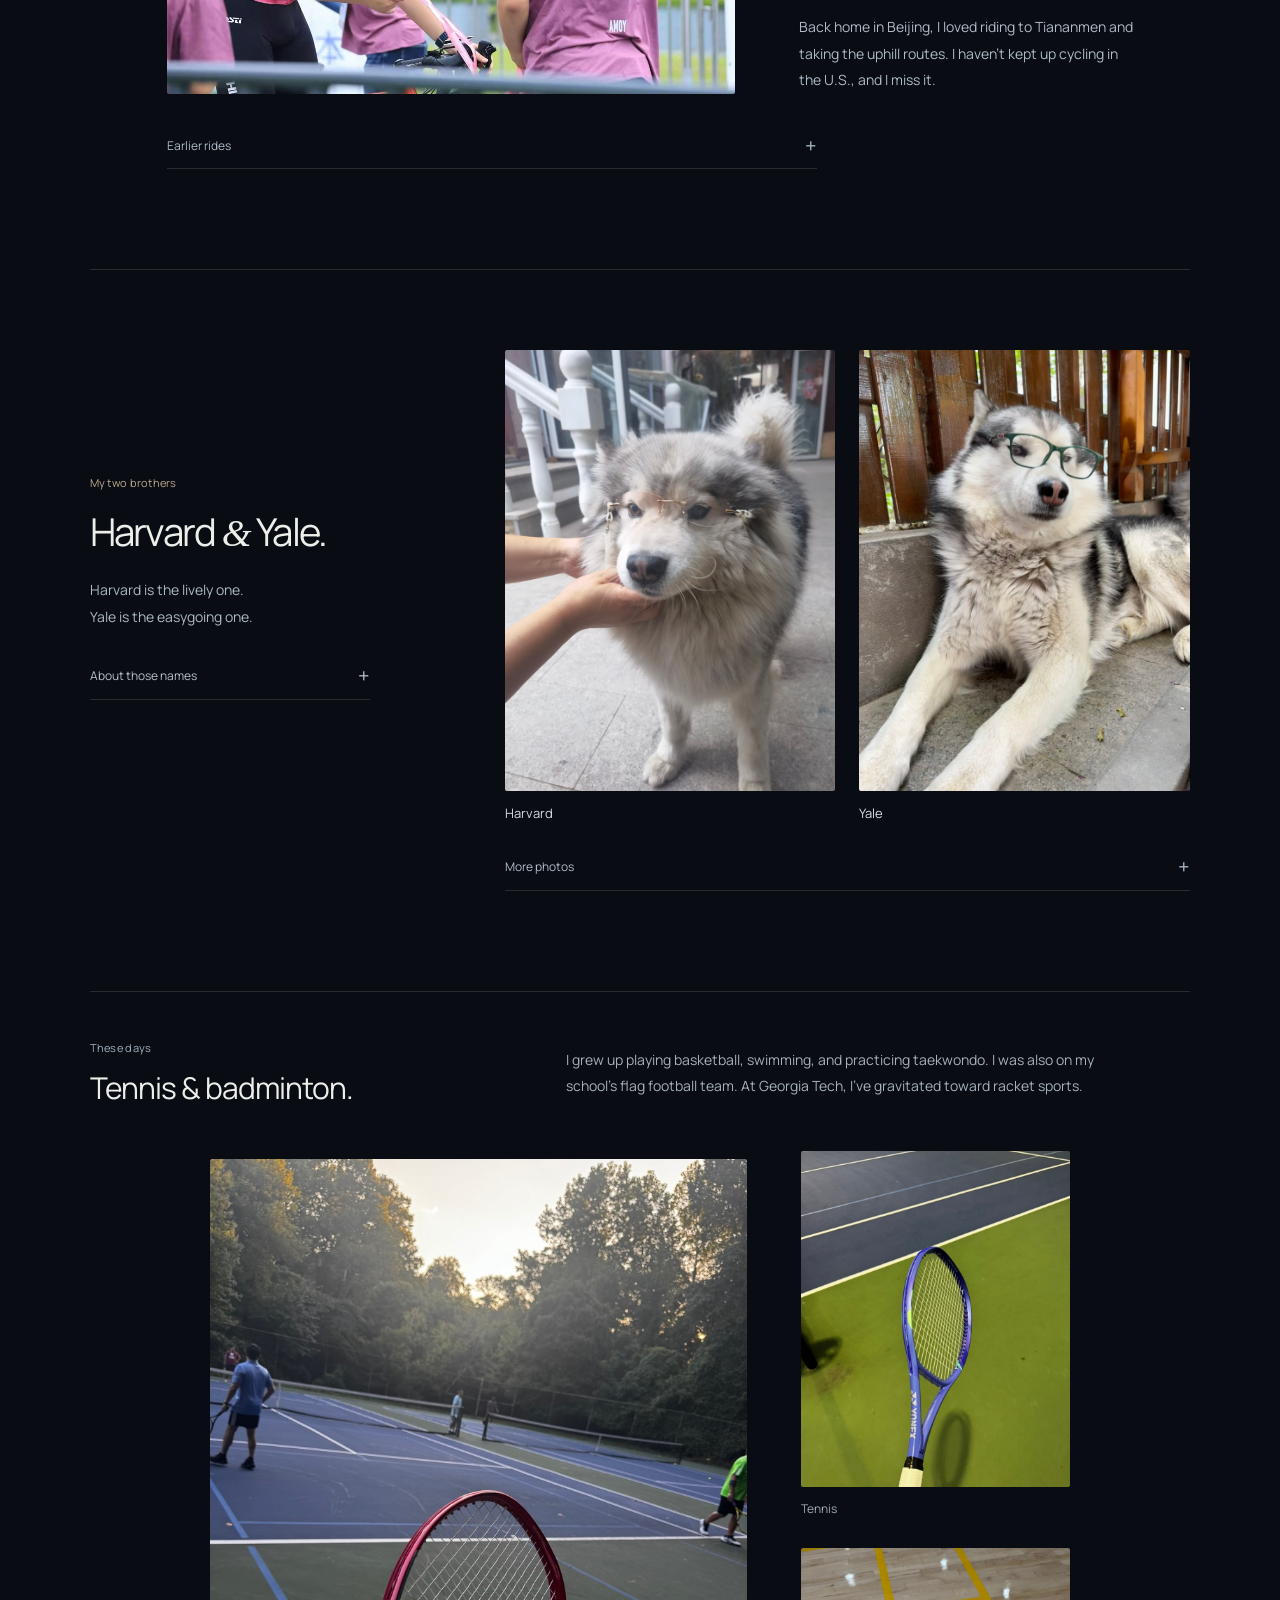
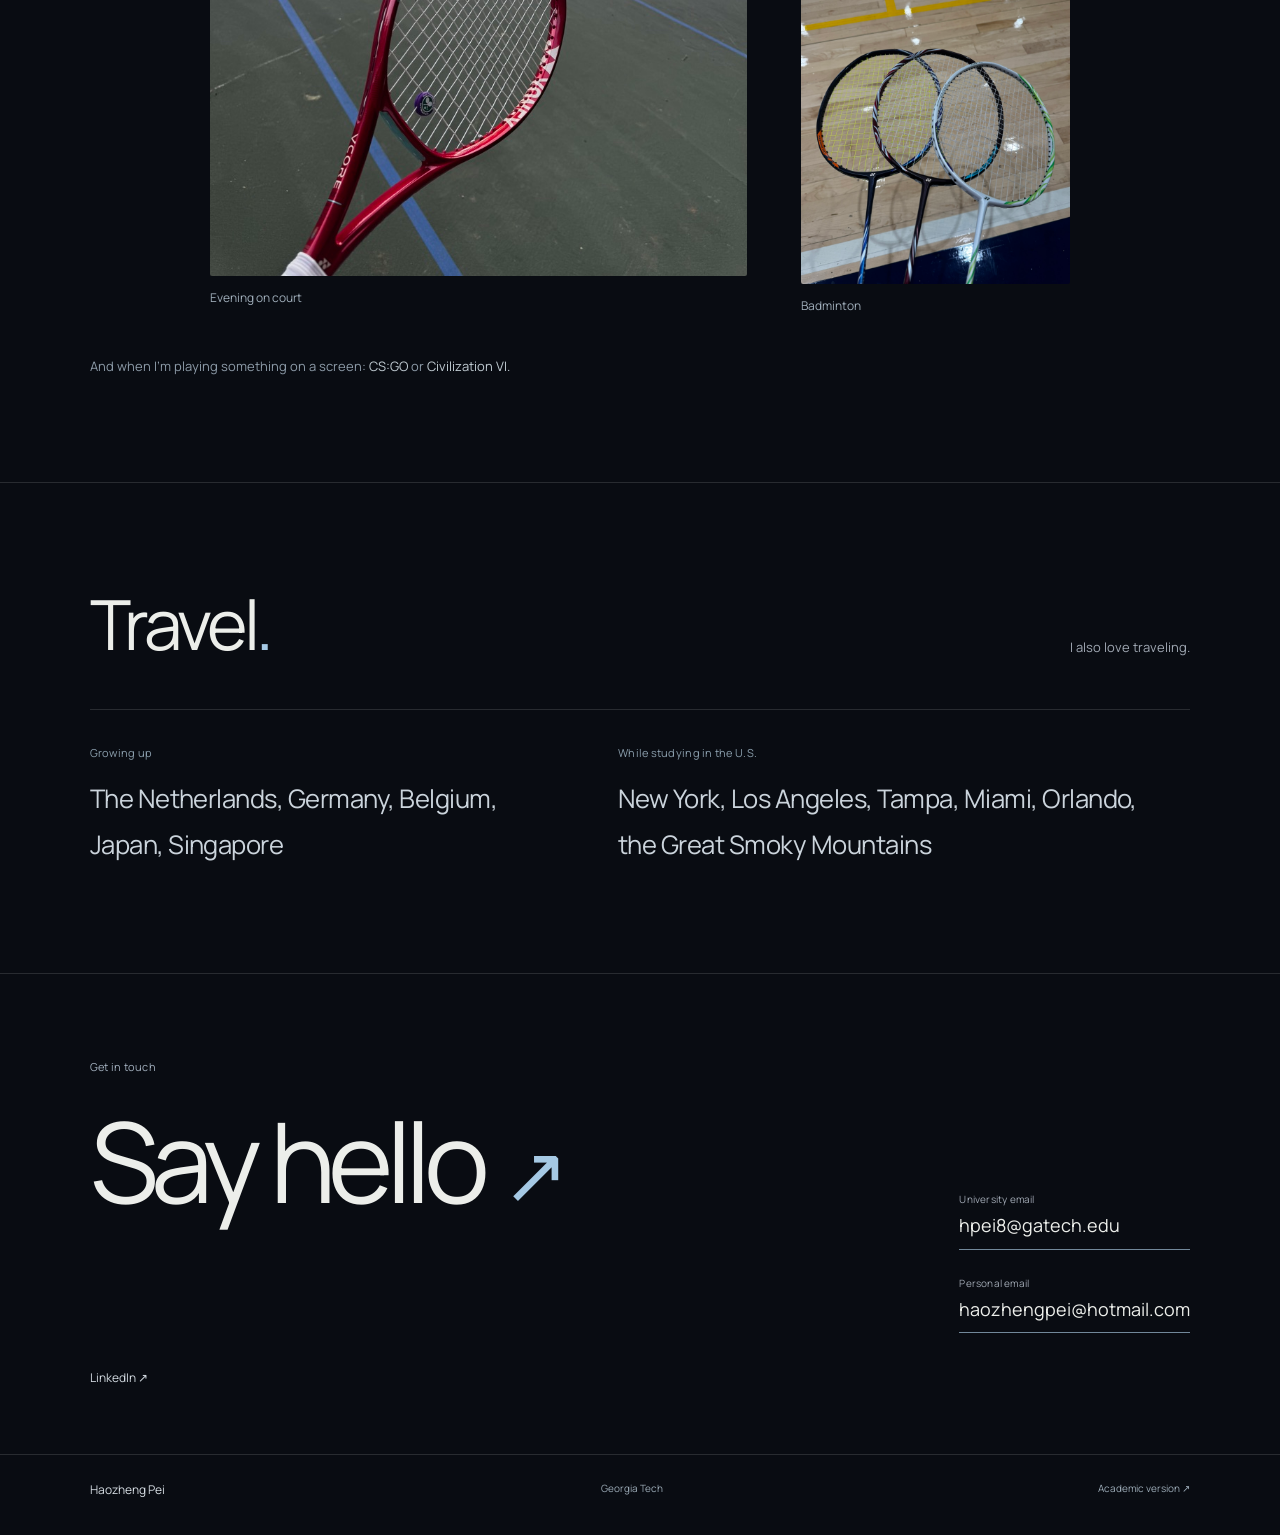
==== commit 2dca84c4: "Add Mode-Recall coauthors, affiliations and OpenReview links" ====
--- a/index.html
+++ b/index.html
@@ -5,7 +5,7 @@
   <meta name="theme-color" content="#090c12">
   <link rel="icon" href="assets/favicon.svg?v=9bde83f793" type="image/svg+xml">
   <link rel="preload" href="assets/Manrope-Regular.ttf" as="font" type="font/ttf" crossorigin>
-  <link rel="stylesheet" href="expressive/styles.css?v=94298a4dc3">
+  <link rel="stylesheet" href="expressive/styles.css?v=0d438b5603">
   <script src="expressive/site.js?v=41e77ef2ca" defer></script><script src="expressive/hero.js?v=54f05e9cb5" defer></script>
   <script src="language.js?v=802c5b58a4" defer></script>
   <link rel="stylesheet" href="assets/photo-viewer.css?v=28ba1ac8b4">
@@ -104,7 +104,7 @@
   <section class="research section-wrap" id="research" aria-labelledby="research-title">
     <div class="section-heading"><h2 id="research-title">Research<span>.</span></h2><p>Generative models, world models, and audiovisual learning.</p></div>
     <article class="lead-project" id="mode-recall">
-      <div class="lead-copy"><p class="project-meta">First author <span>·</span> ICLR 2027 · Under review</p><h3><a href="research/mode-recall/">Certifying what your<br>generative model covers</a></h3><p class="project-subtitle">Labeller-conditional, finite-sample mode-recall guarantees</p><p>How can we assess mode coverage when the classifier itself makes mistakes? I developed a finite-sample framework that certifies whether each mode meets a frequency threshold, falls below it, or remains inconclusive.</p><p class="research-scope">Guarantees require the labeller’s error bounds to hold on generated data.</p><div class="project-links"><a href="research/mode-recall/">Research details ↗</a><a href="assets/papers/certifying-generative-mode-coverage.pdf?v=0745bf74af">Manuscript ↗</a></div><p class="project-date">May 2026 — Present</p></div>
+      <div class="lead-copy"><p class="project-meta">First author <span>·</span> ICLR 2027 · Under review</p><h3><a href="research/mode-recall/">Certifying what your<br>generative model covers</a></h3><p class="project-subtitle">Labeller-conditional, finite-sample mode-recall guarantees</p><p class="paper-authors" lang="en"><strong>Haozheng Pei</strong><sup>1</sup>, Jian Xu<sup>2</sup></p><p class="paper-affiliations"><sup>1</sup> Georgia Institute of Technology <span aria-hidden="true">·</span> <sup>2</sup> RIKEN</p><p>How can we assess mode coverage when the classifier itself makes mistakes? I developed a finite-sample framework that certifies whether each mode meets a frequency threshold, falls below it, or remains inconclusive.</p><p class="research-scope">Guarantees require the labeller’s error bounds to hold on generated data.</p><div class="project-links"><a href="https://openreview.net/forum?id=7OVZwupz0E" target="_blank" rel="noopener noreferrer">OpenReview <span aria-hidden="true">↗</span></a><a href="research/mode-recall/">Research details ↗</a><a href="assets/papers/certifying-generative-mode-coverage.pdf?v=0745bf74af">Manuscript ↗</a></div><p class="project-date">May 2026 — Present</p></div>
       <figure class="mode-art paper-evidence"><a href="research/mode-recall/#results"><img src="assets/research/mode-recall-coverage.png" alt="StackedMNIST results: the certified bound tracks true mode coverage as modes are removed, while nearest-neighbour recall overestimates it." width="1100" height="800" loading="lazy"></a><figcaption>Figure 7 · 1,000 StackedMNIST modes, 12 seeds per removal level.</figcaption></figure>
     </article>
     <article class="published-project" id="object-sounds"><a class="project-image paper-image" href="research/clink-chop-thud/" aria-label="Read about Clink! Chop! Thud!"><img src="assets/clink-teaser.png" alt="Published project figure showing objects and their interaction sounds." loading="lazy"><span aria-hidden="true">↗</span></a><div class="project-copy"><p class="project-meta">ICCV 2025 · Published <span>·</span> Third author</p><h3><a href="research/clink-chop-thud/">Clink! Chop! Thud!</a></h3><p class="project-subtitle">Learning Object Sounds from Real-World Interactions</p><p>We use egocentric video and audio to identify the sounding object among candidate regions. I contributed to annotation and feature pipelines, evaluation, and ablation studies.</p><div class="project-links"><a href="research/clink-chop-thud/">Research details ↗</a><a href="assets/papers/clink-chop-thud.pdf?v=28464b5153">Paper ↗</a><a href="https://github.com/mengyu-yang/clink-chop-thud" target="_blank" rel="noopener noreferrer">Code ↗</a></div></div></article>
--- a/expressive/styles.css
+++ b/expressive/styles.css
@@ -60,3 +60,8 @@
 @media(max-width:1100px){.cycling-feature-pair{gap:22px}.cycling-second-row{gap:35px;margin-left:4%}.cycling-album{margin-left:4%}}
 @media(max-width:760px){.cycling-heading{align-items:flex-start;flex-direction:column;gap:10px;margin-bottom:24px}.cycling-heading h3{font-size:30px}.cycling-heading>p{font-size:12px}.cycling-feature-pair{grid-template-columns:1fr;gap:25px}.cycling-event-portrait{width:70%;max-width:300px;justify-self:end}.cycling-second-row{grid-template-columns:1fr;gap:24px;margin:28px 0 0}.cycling-second-row .story-copy>p{max-width:450px;font-size:14px}.cycling-album{margin:24px 0 0}.cycling-archive{gap:20px;grid-template-columns:1.5fr 1fr}.cycling-archive figcaption{font-size:10px}.research-affiliation{gap:20px}}
 @media print{.cycling-feature-pair,.cycling-second-row figure,.cycling-album{display:none}.cycling-second-row{display:block;margin:0}.cycling-heading{display:block}.cycling-heading>p,.cycling-second-row .story-copy>p{color:#222}}
+
+#mode-recall .paper-authors{font-size:13px;line-height:1.8;color:#bdcbd7;margin:0 0 3px}
+#mode-recall .paper-authors strong{font-weight:700;color:#e0e7ec}
+#mode-recall .paper-affiliations{font-size:11px;line-height:1.8;color:#98aaba;margin:0 0 20px}
+.paper-authors sup,.paper-affiliations sup{font-size:.7em;line-height:0;vertical-align:super;margin-left:1px}
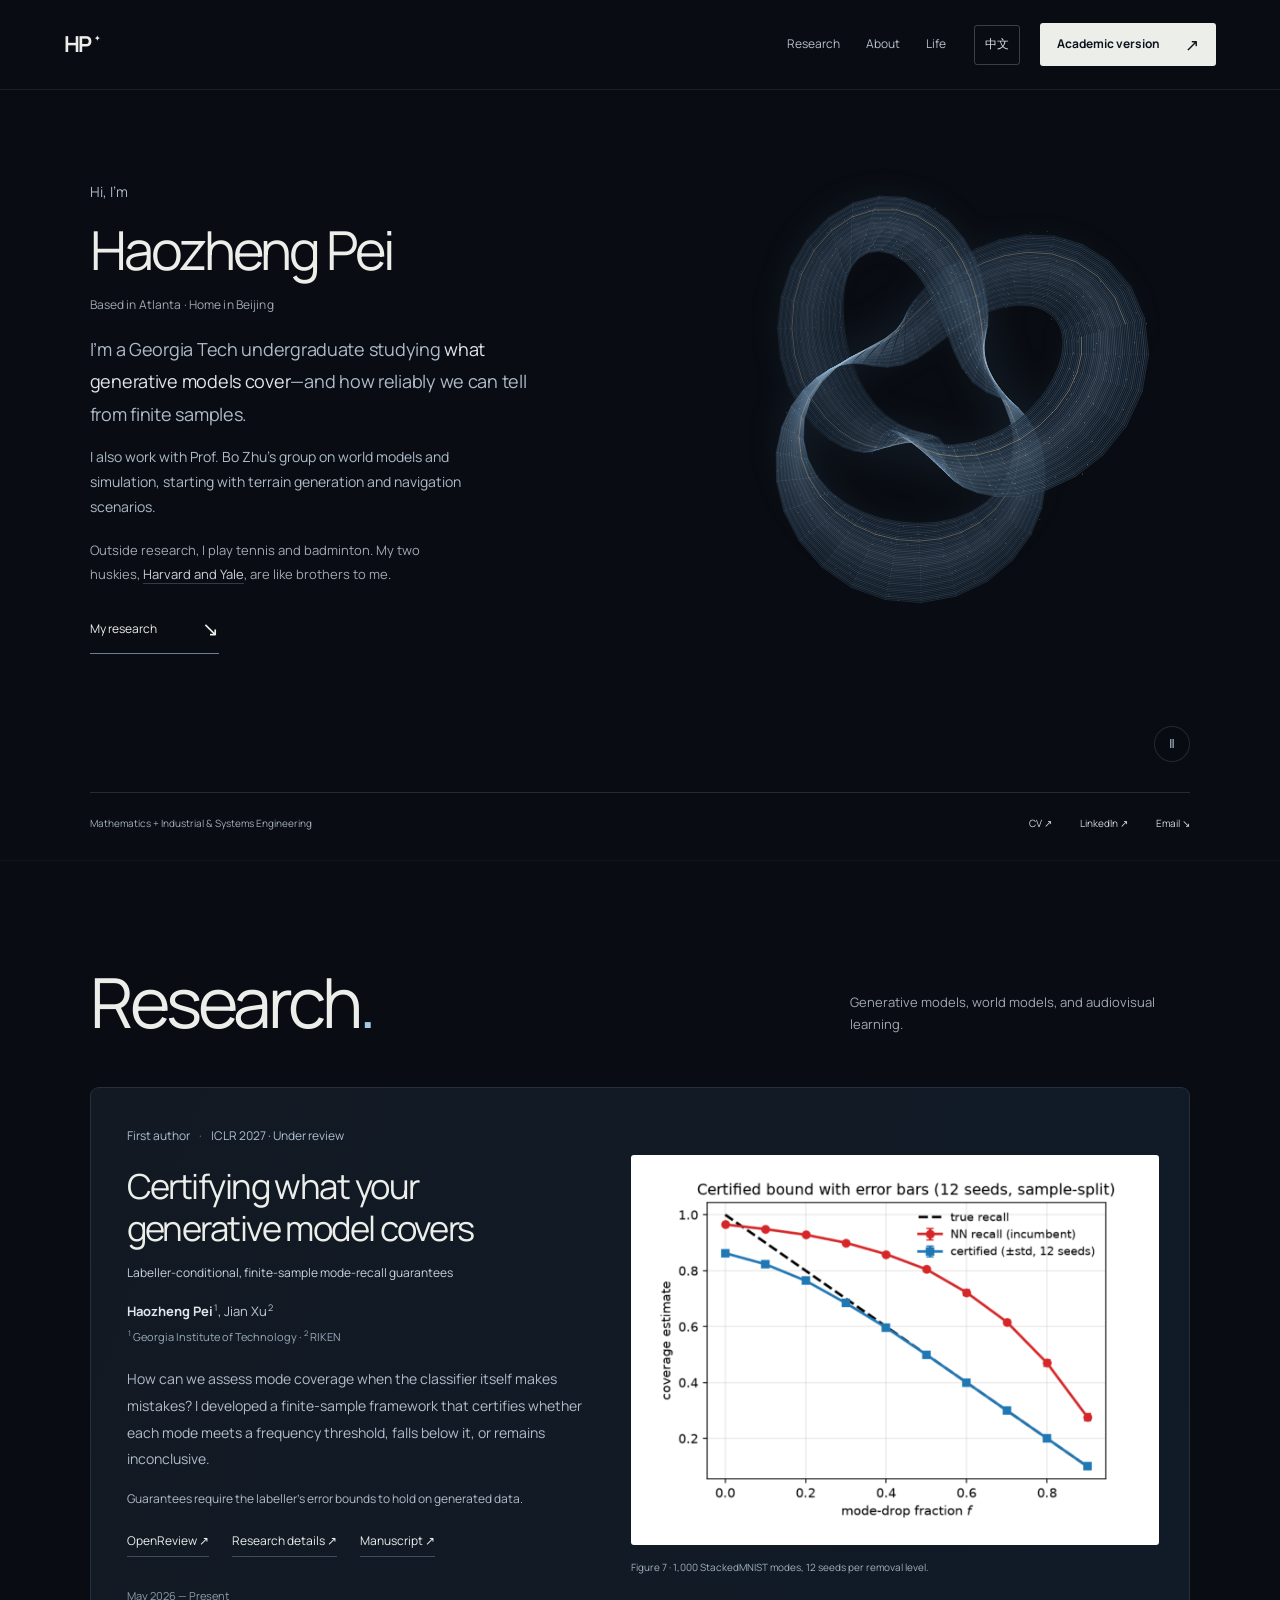
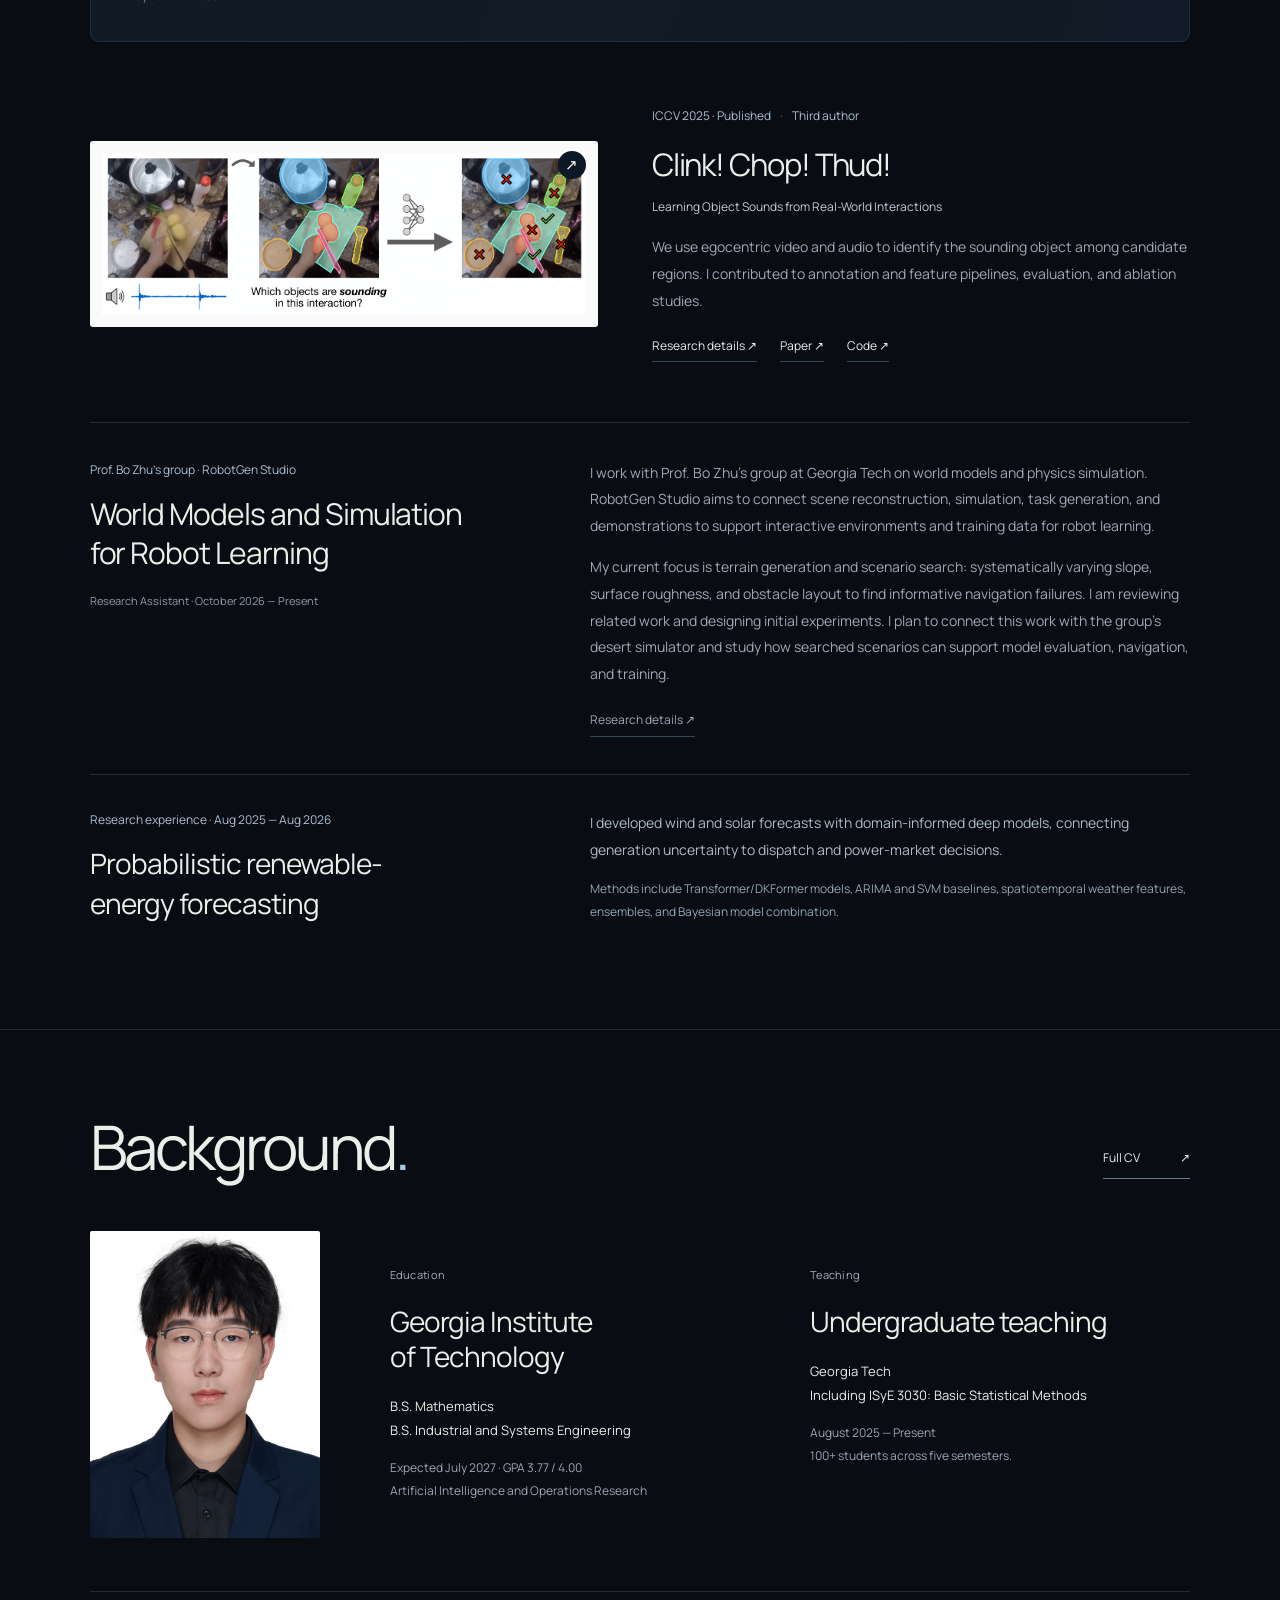
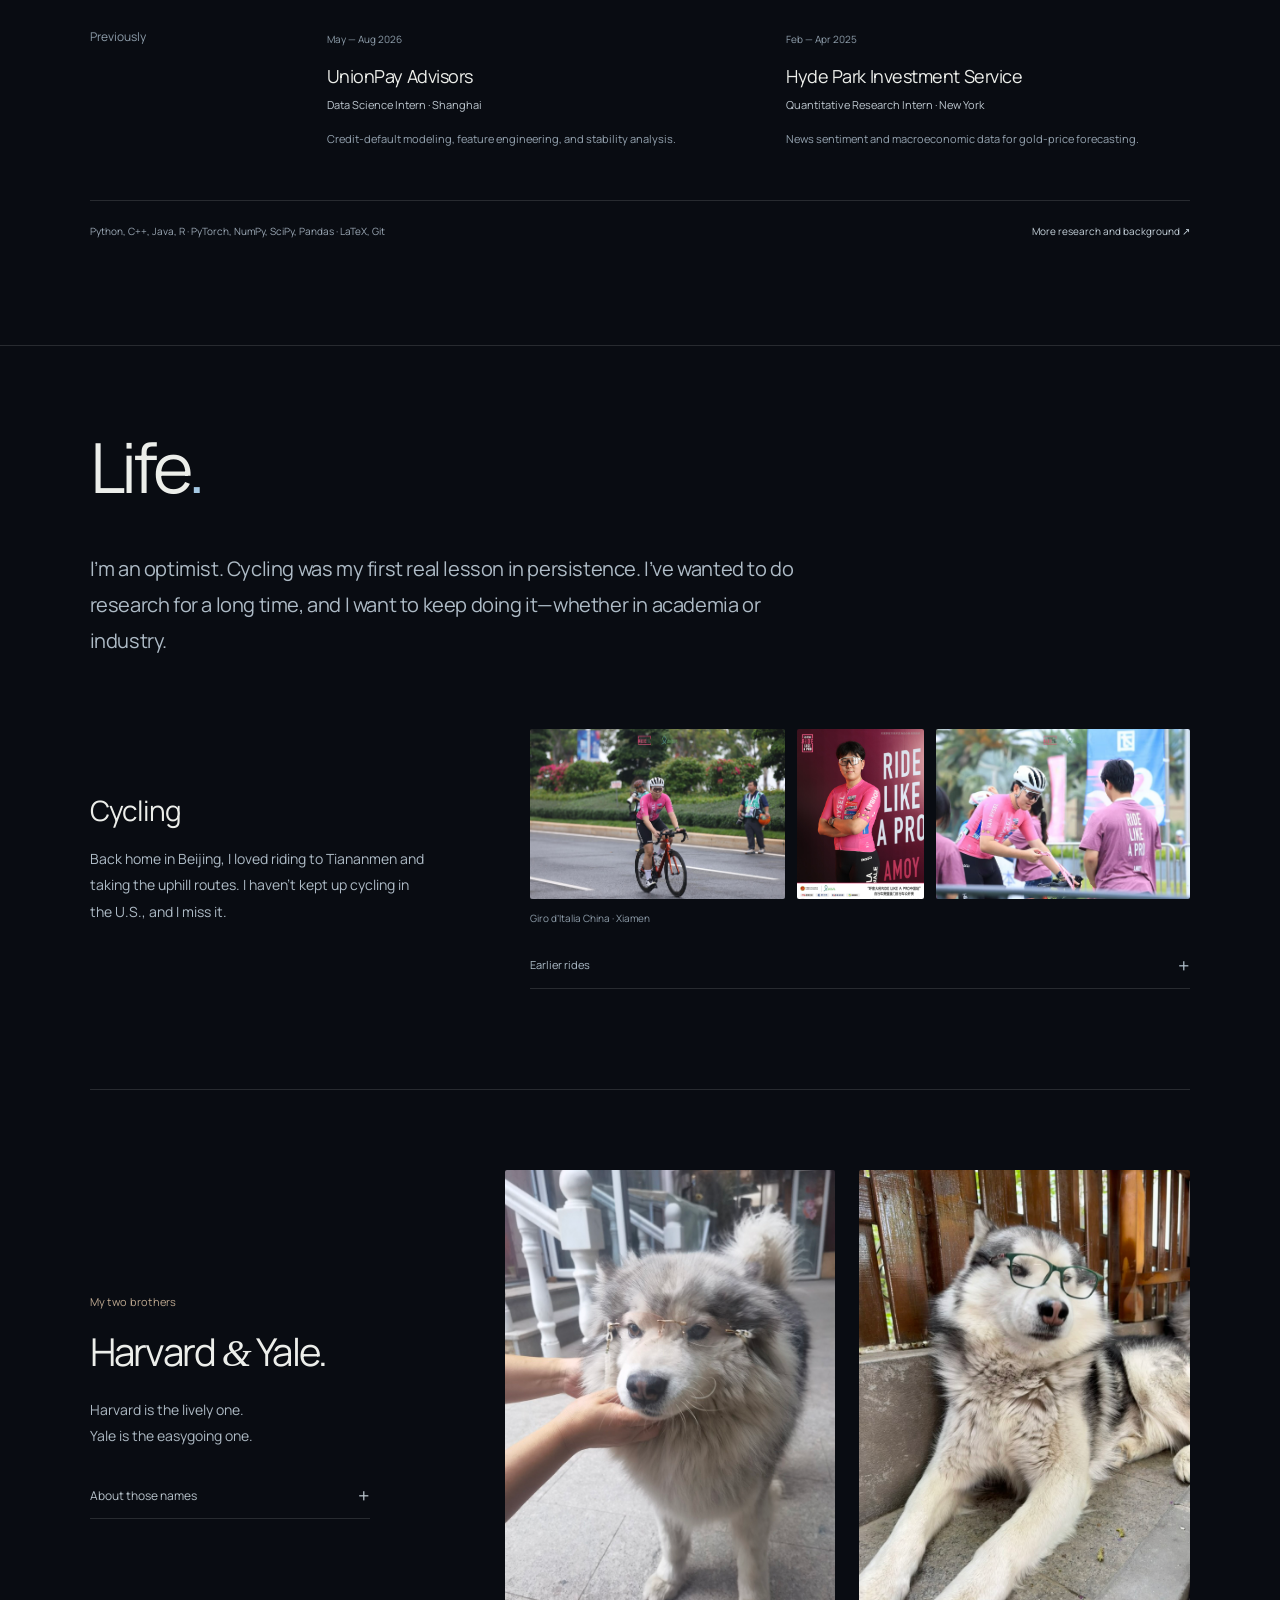
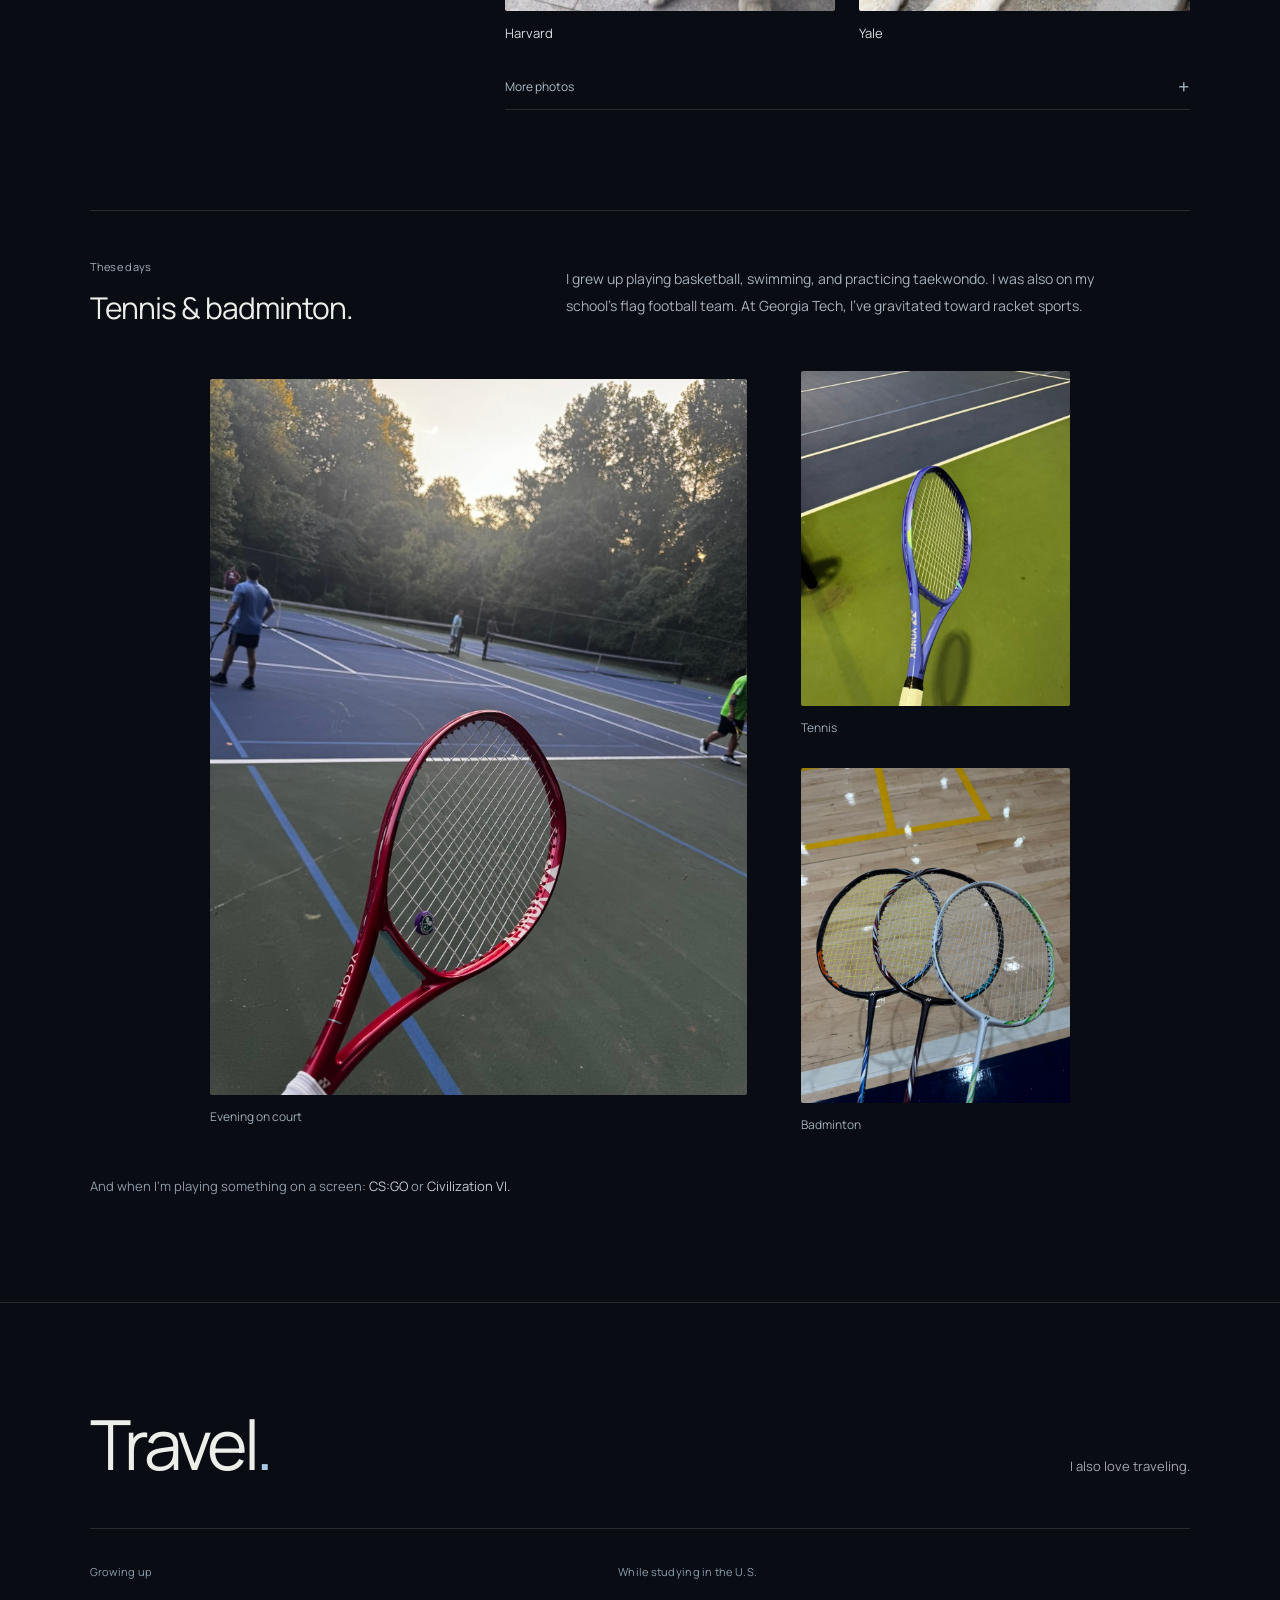
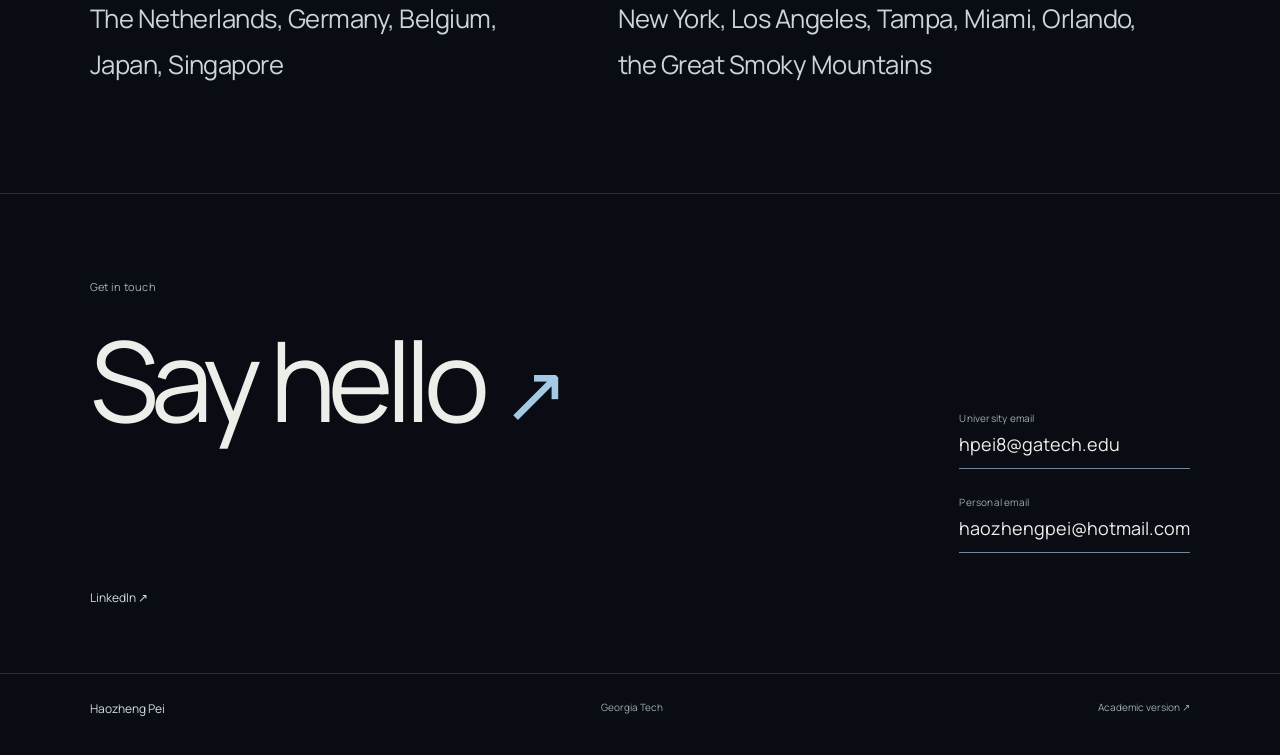
==== commit cff72a80: "Make cycling photos a compact personal album and correct event name" ====
--- a/index.html
+++ b/index.html
@@ -5,7 +5,7 @@
   <meta name="theme-color" content="#090c12">
   <link rel="icon" href="assets/favicon.svg?v=9bde83f793" type="image/svg+xml">
   <link rel="preload" href="assets/Manrope-Regular.ttf" as="font" type="font/ttf" crossorigin>
-  <link rel="stylesheet" href="expressive/styles.css?v=0d438b5603">
+  <link rel="stylesheet" href="expressive/styles.css?v=3afecab253">
   <script src="expressive/site.js?v=41e77ef2ca" defer></script><script src="expressive/hero.js?v=54f05e9cb5" defer></script>
   <script src="language.js?v=802c5b58a4" defer></script>
   <link rel="stylesheet" href="assets/photo-viewer.css?v=28ba1ac8b4">
@@ -124,7 +124,7 @@
     <div class="section-heading"><h2 id="life-title">Life<span>.</span></h2></div>
     <div class="personal-note"><span class="note-star" aria-hidden="true">✳</span><p>I’m an optimist. Cycling was my first real lesson in persistence. I’ve wanted to do research for a long time, and I want to keep doing it—whether in academia or industry.</p></div>
     <div class="life-grid">
-      <article class="cycling-story cycling-event" id="cycling"><div class="cycling-heading"><h3>Cycling</h3><p>Ride Like a Pro · Xiamen</p></div><div class="cycling-feature-pair"><figure class="cycling-action"><a href="assets/photos/cycling-xiamen-ride.jpg" data-photo data-caption="Riding at Ride Like a Pro in Xiamen"><img src="assets/photos/cycling-xiamen-ride.jpg" alt="Riding at Ride Like a Pro in Xiamen" width="1086" height="724" loading="lazy" decoding="async"></a></figure><figure class="cycling-event-portrait"><a href="assets/photos/cycling-xiamen-portrait.jpg" data-photo data-caption="Me in my pink cycling jersey"><img src="assets/photos/cycling-xiamen-portrait.jpg" alt="Me in my pink cycling jersey" width="768" height="1024" loading="lazy" decoding="async"></a></figure></div><div class="cycling-second-row"><figure class="cycling-candid"><a href="assets/photos/cycling-xiamen-candid.jpg" data-photo data-caption="At the cycling event in Xiamen"><img src="assets/photos/cycling-xiamen-candid.jpg" alt="At the cycling event in Xiamen" width="1086" height="724" loading="lazy" decoding="async"></a></figure><div class="story-copy"><p>Back home in Beijing, I loved riding to Tiananmen and taking the uphill routes. I haven’t kept up cycling in the U.S., and I miss it.</p></div></div><details class="cycling-album"><summary>Earlier rides <span aria-hidden="true">+</span></summary><div class="cycling-archive"><figure class=""><a href="assets/photos/cycling-beijing.jpg" data-photo data-caption="Cycling in Beijing"><img src="assets/photos/cycling-beijing.jpg" alt="Cycling in Beijing" width="1024" height="768" loading="lazy" decoding="async"></a><figcaption>Cycling in Beijing</figcaption></figure><figure class=""><a href="assets/photos/cycling-bike.jpg" data-photo data-caption="My bike"><img src="assets/photos/cycling-bike.jpg" alt="My bike" width="768" height="1024" loading="lazy" decoding="async"></a><figcaption>My bike</figcaption></figure></div></details></article>
+      <article class="cycling-story cycling-event" id="cycling"><div class="cycling-intro"><h3>Cycling</h3><p>Back home in Beijing, I loved riding to Tiananmen and taking the uphill routes. I haven’t kept up cycling in the U.S., and I miss it.</p></div><div class="cycling-gallery"><div class="cycling-photo-strip"><figure class="cycling-action"><a href="assets/photos/cycling-xiamen-ride.jpg" data-photo data-caption="Cycling at Giro d’Italia China in Xiamen"><img src="assets/photos/cycling-xiamen-ride.jpg" alt="Cycling at Giro d’Italia China in Xiamen" width="1086" height="724" loading="lazy" decoding="async"></a></figure><figure class="cycling-event-portrait"><a href="assets/photos/cycling-xiamen-portrait.jpg" data-photo data-caption="Me in my pink cycling jersey"><img src="assets/photos/cycling-xiamen-portrait.jpg" alt="Me in my pink cycling jersey" width="768" height="1024" loading="lazy" decoding="async"></a></figure><figure class="cycling-candid"><a href="assets/photos/cycling-xiamen-candid.jpg" data-photo data-caption="At the cycling event in Xiamen"><img src="assets/photos/cycling-xiamen-candid.jpg" alt="At the cycling event in Xiamen" width="1086" height="724" loading="lazy" decoding="async"></a></figure></div><p class="cycling-caption">Giro d’Italia China · Xiamen</p><details class="cycling-album"><summary>Earlier rides <span aria-hidden="true">+</span></summary><div class="cycling-archive"><figure class=""><a href="assets/photos/cycling-beijing.jpg" data-photo data-caption="Cycling in Beijing"><img src="assets/photos/cycling-beijing.jpg" alt="Cycling in Beijing" width="1024" height="768" loading="lazy" decoding="async"></a><figcaption>Cycling in Beijing</figcaption></figure><figure class=""><a href="assets/photos/cycling-bike.jpg" data-photo data-caption="My bike"><img src="assets/photos/cycling-bike.jpg" alt="My bike" width="768" height="1024" loading="lazy" decoding="async"></a><figcaption>My bike</figcaption></figure></div></details></div></article>
       <article class="dog-story" id="harvard-yale"><div class="dog-intro"><div class="story-copy"><p class="small-label">My two brothers</p><h3>Harvard <em>&amp;</em> Yale.</h3><p>Harvard is the lively one.<br>Yale is the easygoing one.</p></div><details class="dog-story-detail"><summary>About those names <span aria-hidden="true">+</span></summary><div class="details-body"><p>I joke that I’m not applying to Harvard or Yale University to keep my relationship with these two intact.</p></div></details></div><div class="dog-photos"><figure class=""><a href="assets/photos/harvard.jpg" data-photo data-caption="Harvard"><img src="assets/photos/harvard.jpg" alt="Harvard wearing thin-framed glasses" width="768" height="1024" loading="lazy" decoding="async"></a><figcaption>Harvard</figcaption></figure><figure class=""><a href="assets/photos/yale.jpg" data-photo data-caption="Yale"><img src="assets/photos/yale.jpg" alt="Yale wearing green glasses" width="768" height="1024" loading="lazy" decoding="async"></a><figcaption>Yale</figcaption></figure></div><details class="dog-album"><summary>More photos <span aria-hidden="true">+</span></summary><div class="dog-snapshots"><figure class=""><a href="assets/photos/huskies-puppies.jpeg" data-photo data-caption="As puppies"><img src="assets/photos/huskies-puppies.jpeg" alt="The two huskies as puppies" width="768" height="1024" loading="lazy" decoding="async"></a><figcaption>As puppies</figcaption></figure><figure class=""><a href="assets/photos/husky-helmet-side.jpeg" data-photo data-caption="Trying the helmet"><img src="assets/photos/husky-helmet-side.jpeg" alt="A husky wearing a cycling helmet, seen from the side" width="768" height="1024" loading="lazy" decoding="async"></a><figcaption>Trying the helmet</figcaption></figure><figure class=""><a href="assets/photos/husky-helmet-front.jpeg" data-photo data-caption="One more"><img src="assets/photos/husky-helmet-front.jpeg" alt="A husky wearing a cycling helmet, seen from the front" width="768" height="1024" loading="lazy" decoding="async"></a><figcaption>One more</figcaption></figure></div></details></article>
     </div>
     <div class="sports-row"><div><p class="small-label">These days</p><h3>Tennis &amp; badminton.</h3></div><p>I grew up playing basketball, swimming, and practicing taekwondo. I was also on my school’s flag football team. At Georgia Tech, I’ve gravitated toward racket sports.</p><div class="racket-mark" aria-hidden="true"><svg viewBox="0 0 130 130" fill="none"><ellipse cx="72" cy="46" rx="26" ry="36" transform="rotate(35 72 46)" stroke="currentColor" stroke-width="2"/><path d="M52 69 24 110m23-36 8 6M49 30l38 26M43 42l37 26M54 18l39 27M64 15 44 57M79 20 53 67M91 31 68 74" stroke="currentColor" stroke-width="1"/><circle cx="104" cy="96" r="12" stroke="currentColor" stroke-width="2"/><path d="M94 89q12 7 17 13" stroke="currentColor"/></svg></div></div>
--- a/expressive/styles.css
+++ b/expressive/styles.css
@@ -56,10 +56,26 @@
 @media print{.paper-evidence{display:block!important}.published-project,.forecasting-summary{display:block}.forecasting-summary p,.current-project p{color:#222!important}.hero{padding-top:10px}.hero-research{color:#222}.paper-evidence{max-width:440px}.published-project{margin-top:25px}}
 
 /* A cycling photo essay: two lead frames, a candid, then older rides. */
-.cycling-story.cycling-event{display:block}.cycling-heading{display:flex;align-items:baseline;justify-content:space-between;gap:25px;margin-bottom:30px}.cycling-heading h3{font-size:34px;letter-spacing:-.035em;line-height:1.3}.cycling-heading>p{color:#aebbc6;font-size:12px}.cycling-feature-pair{display:grid;grid-template-columns:2fr 1fr;gap:28px;align-items:start}.cycling-feature-pair figure,.cycling-second-row figure{min-width:0}.cycling-event a[data-photo]{display:block;overflow:hidden;border-radius:2px}.cycling-event img{display:block;width:100%;height:auto;aspect-ratio:auto;object-fit:contain}.cycling-second-row{display:grid;grid-template-columns:1.45fr 1fr;gap:64px;align-items:center;margin:35px 0 0 7%}.cycling-second-row .story-copy{padding:0;grid-column:auto;grid-row:auto;margin:0}.cycling-second-row .story-copy>p{font-size:14px;line-height:1.9;color:#aebbc6;max-width:340px}.cycling-album{margin:30px 0 0 7%;max-width:650px}.cycling-album summary{font-size:12px;color:#aebdc9}.cycling-archive{display:grid;grid-template-columns:1.8fr .7fr;gap:28px;align-items:start;margin-top:24px}.cycling-archive figure{min-width:0}.cycling-archive figcaption{font-size:11px;color:#a0aebb;margin-top:10px}.research-affiliation{align-items:center}.research-affiliation .current-project-copy{color:#c0cbd3}.research-affiliation .project-date{margin-top:13px}.research-affiliation h3{margin-top:10px}
-@media(max-width:1100px){.cycling-feature-pair{gap:22px}.cycling-second-row{gap:35px;margin-left:4%}.cycling-album{margin-left:4%}}
-@media(max-width:760px){.cycling-heading{align-items:flex-start;flex-direction:column;gap:10px;margin-bottom:24px}.cycling-heading h3{font-size:30px}.cycling-heading>p{font-size:12px}.cycling-feature-pair{grid-template-columns:1fr;gap:25px}.cycling-event-portrait{width:70%;max-width:300px;justify-self:end}.cycling-second-row{grid-template-columns:1fr;gap:24px;margin:28px 0 0}.cycling-second-row .story-copy>p{max-width:450px;font-size:14px}.cycling-album{margin:24px 0 0}.cycling-archive{gap:20px;grid-template-columns:1.5fr 1fr}.cycling-archive figcaption{font-size:10px}.research-affiliation{gap:20px}}
-@media print{.cycling-feature-pair,.cycling-second-row figure,.cycling-album{display:none}.cycling-second-row{display:block;margin:0}.cycling-heading{display:block}.cycling-heading>p,.cycling-second-row .story-copy>p{color:#222}}
+/* Cycling is a compact personal album within the life section. */
+.cycling-story.cycling-event{display:grid;grid-template-columns:minmax(210px,.85fr) minmax(0,1.65fr);gap:44px;align-items:center}
+.cycling-intro h3{font-size:28px;letter-spacing:-.035em;line-height:1.3;margin-bottom:17px}
+.cycling-intro>p{font-size:14px;line-height:1.9;color:#aebbc6;max-width:340px}
+.cycling-gallery{width:100%;max-width:660px;justify-self:end;min-width:0}
+.cycling-photo-strip{display:grid;grid-template-columns:2fr 1fr 2fr;gap:12px;align-items:center}
+.cycling-photo-strip figure{min-width:0}
+.cycling-event a[data-photo]{display:block;overflow:hidden;border-radius:2px}
+.cycling-event img{display:block;width:100%;height:auto;aspect-ratio:auto;object-fit:contain}
+.cycling-caption{color:#8f9eab;font-size:10px;line-height:1.7;margin-top:11px}
+.cycling-album{margin-top:17px}
+.cycling-album summary{font-size:11px;color:#aebdc9}
+.cycling-archive{display:grid;grid-template-columns:1.8fr .7fr;gap:20px;align-items:start;margin-top:20px;max-width:480px}
+.cycling-archive figure{min-width:0}
+.cycling-archive figcaption{font-size:10px;color:#a0aebb;margin-top:8px}
+@media(max-width:1100px){.cycling-story.cycling-event{gap:30px;grid-template-columns:minmax(200px,.85fr) minmax(0,1.4fr)}}
+@media(max-width:760px){.cycling-story.cycling-event{grid-template-columns:1fr;gap:24px}.cycling-intro h3{font-size:26px;margin-bottom:13px}.cycling-intro>p{font-size:13px;max-width:450px}.cycling-gallery{justify-self:start;max-width:460px}.cycling-photo-strip{grid-template-columns:2fr 1fr 2fr;gap:9px}.cycling-caption{margin-top:9px}.cycling-album{margin-top:15px}}
+@media(max-width:480px){.cycling-gallery{max-width:320px}.cycling-photo-strip{grid-template-columns:1fr 2fr;gap:11px;align-items:center}.cycling-event-portrait{grid-column:1;grid-row:1/3}.cycling-action{grid-column:2;grid-row:1}.cycling-candid{grid-column:2;grid-row:2}}
+@media print{.cycling-gallery{display:none}.cycling-story.cycling-event{display:block}.cycling-intro>p{color:#222}}
+
 
 #mode-recall .paper-authors{font-size:13px;line-height:1.8;color:#bdcbd7;margin:0 0 3px}
 #mode-recall .paper-authors strong{font-weight:700;color:#e0e7ec}
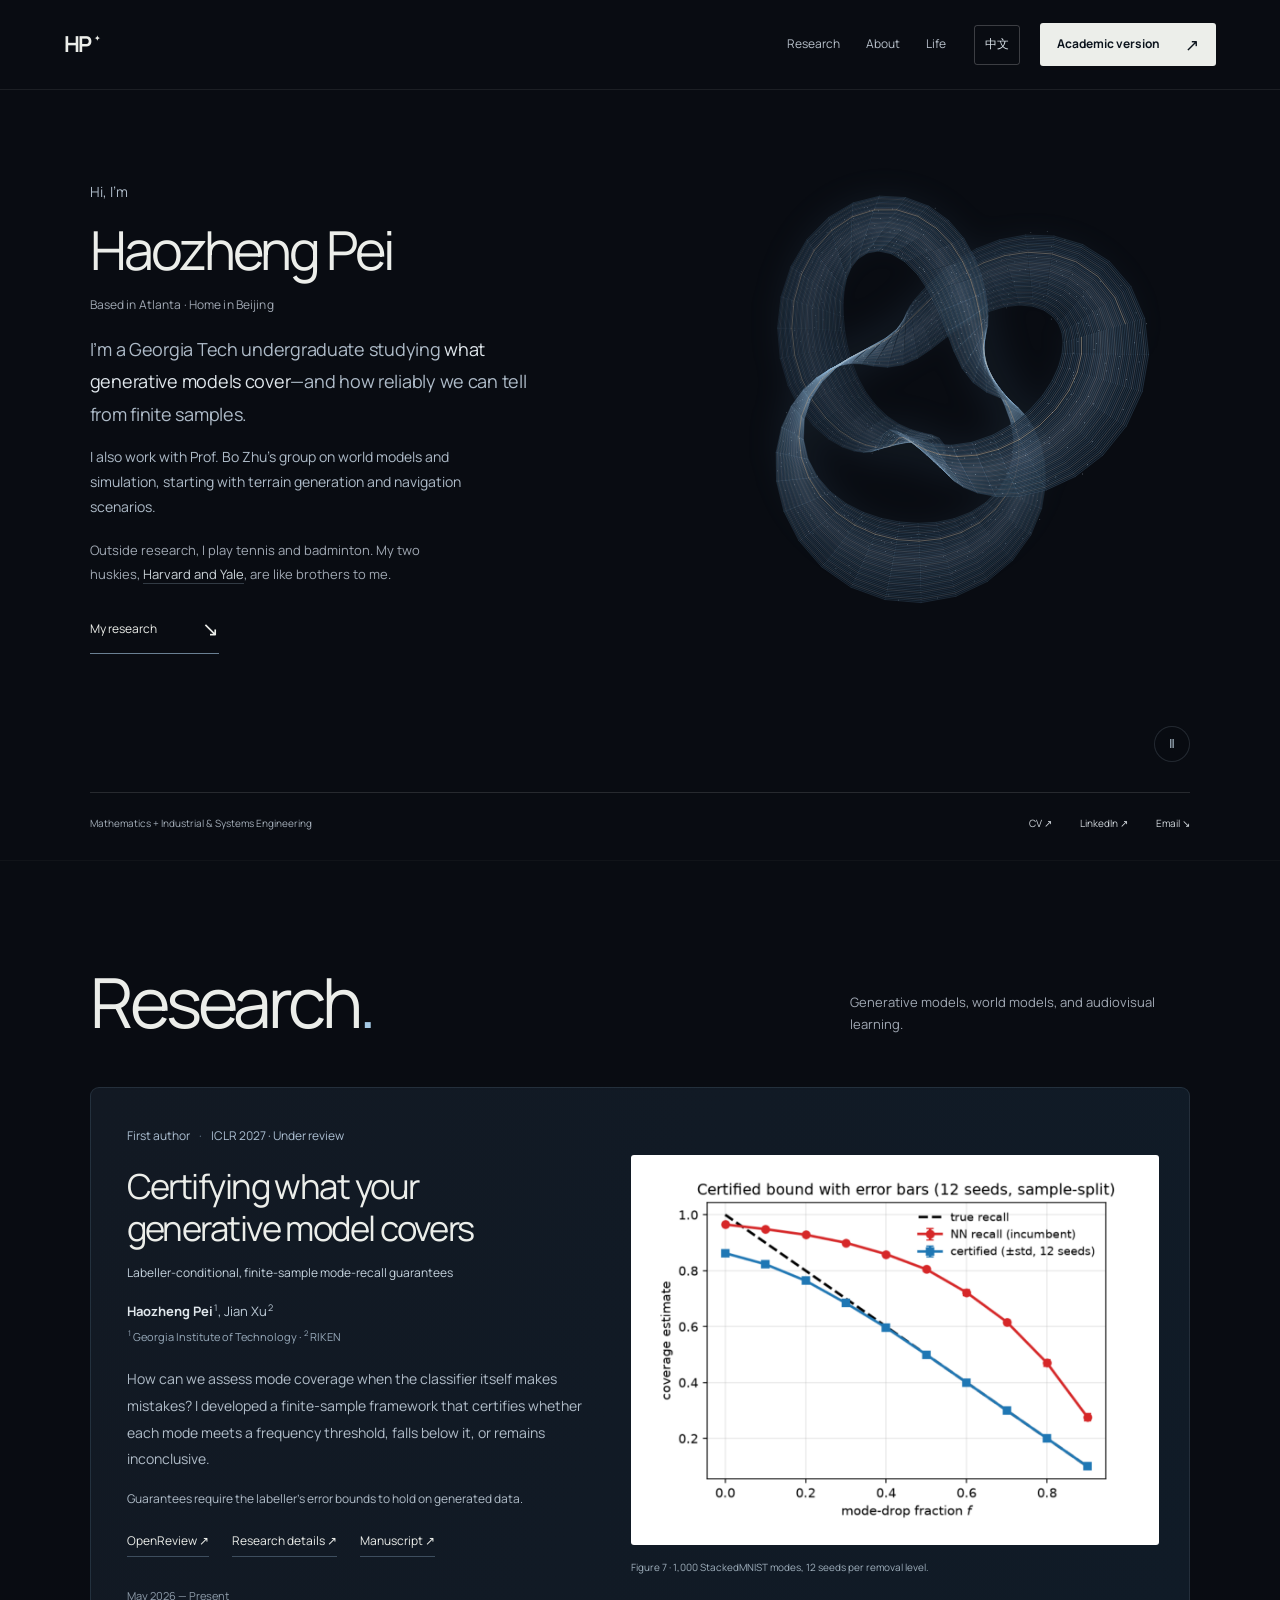
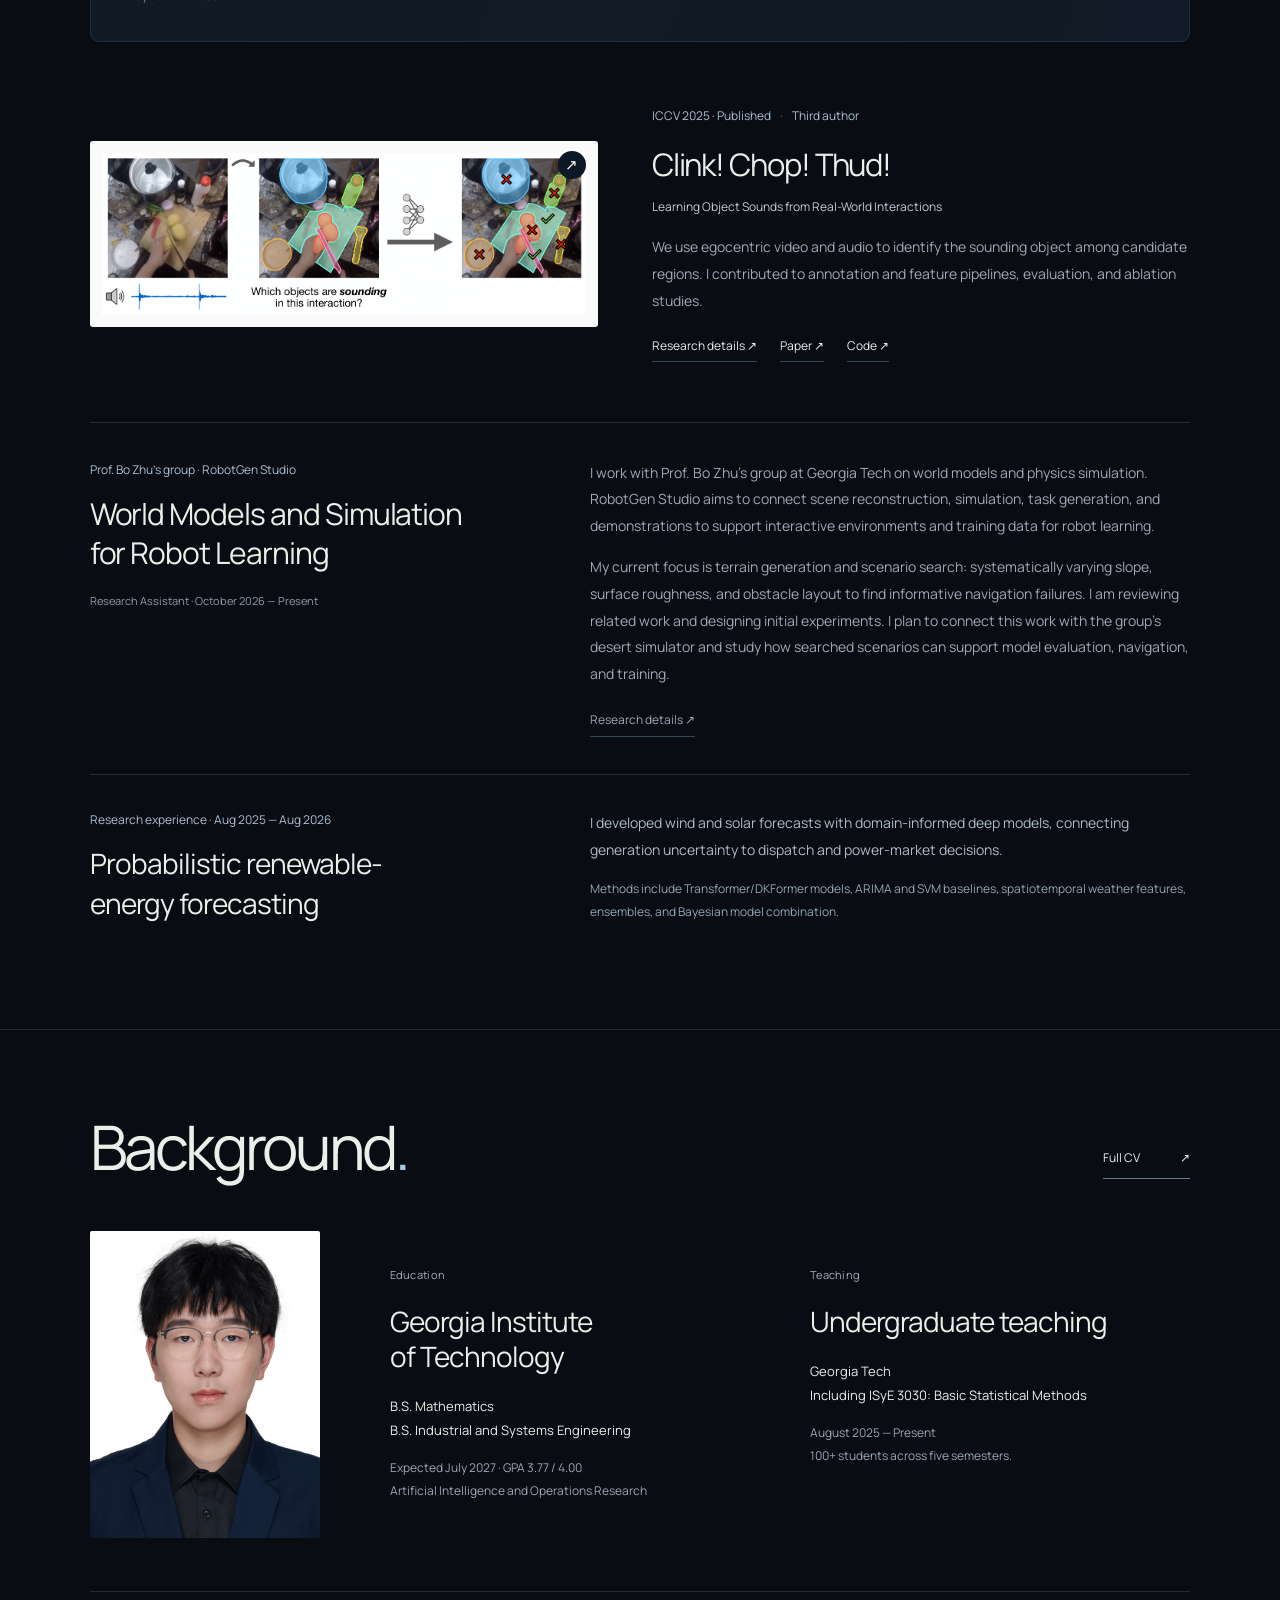
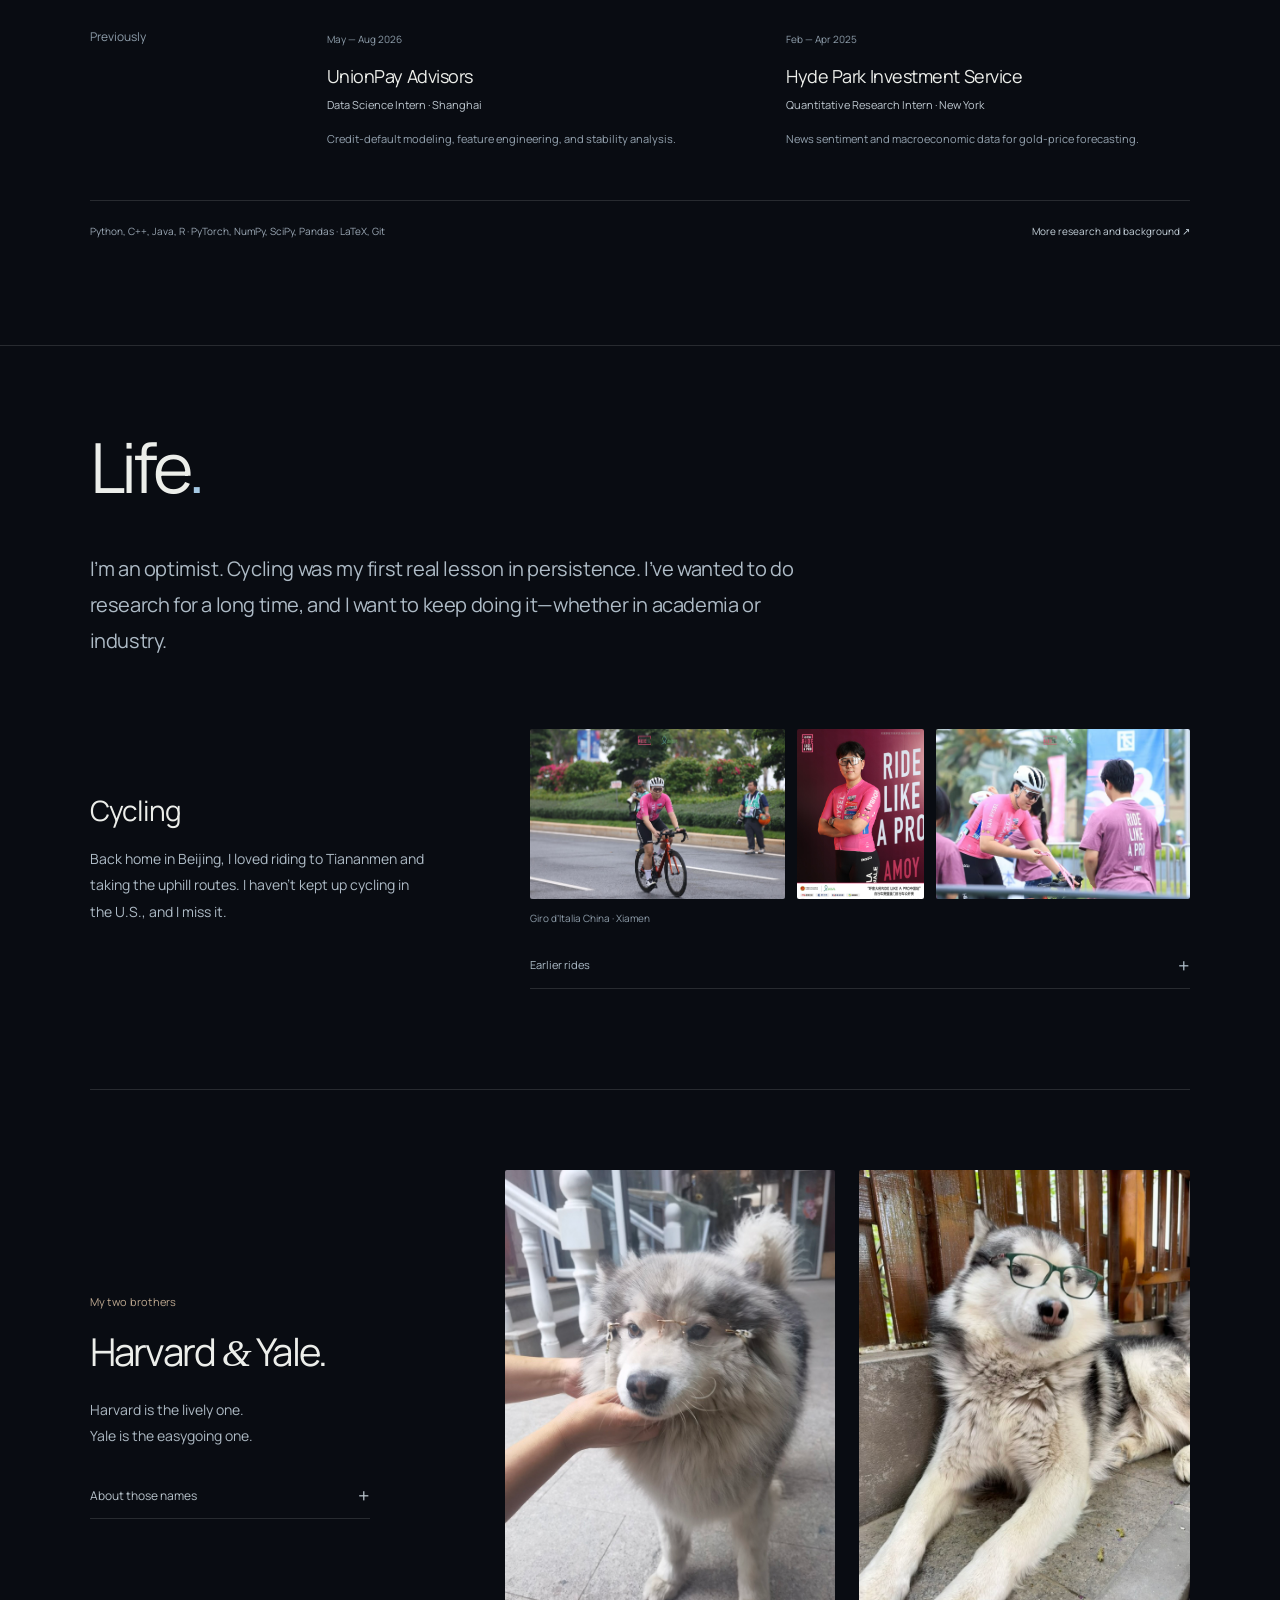
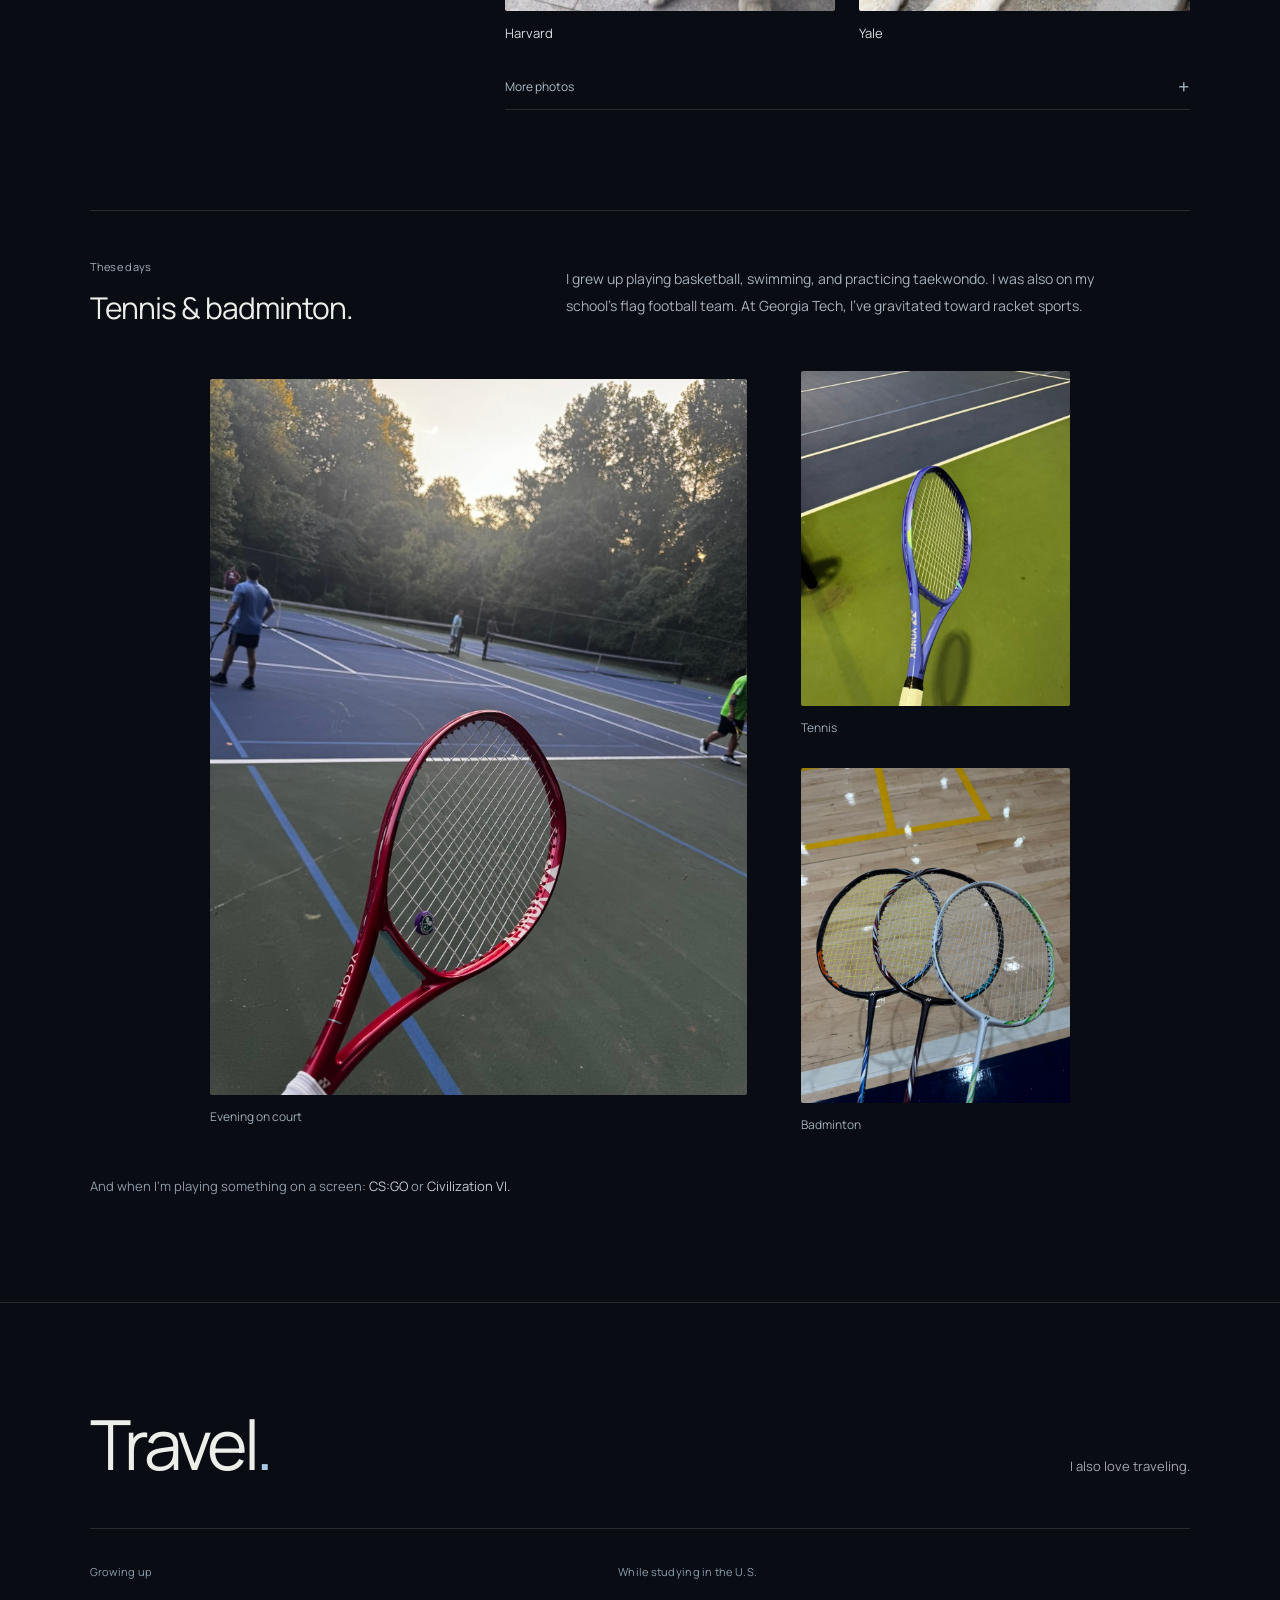
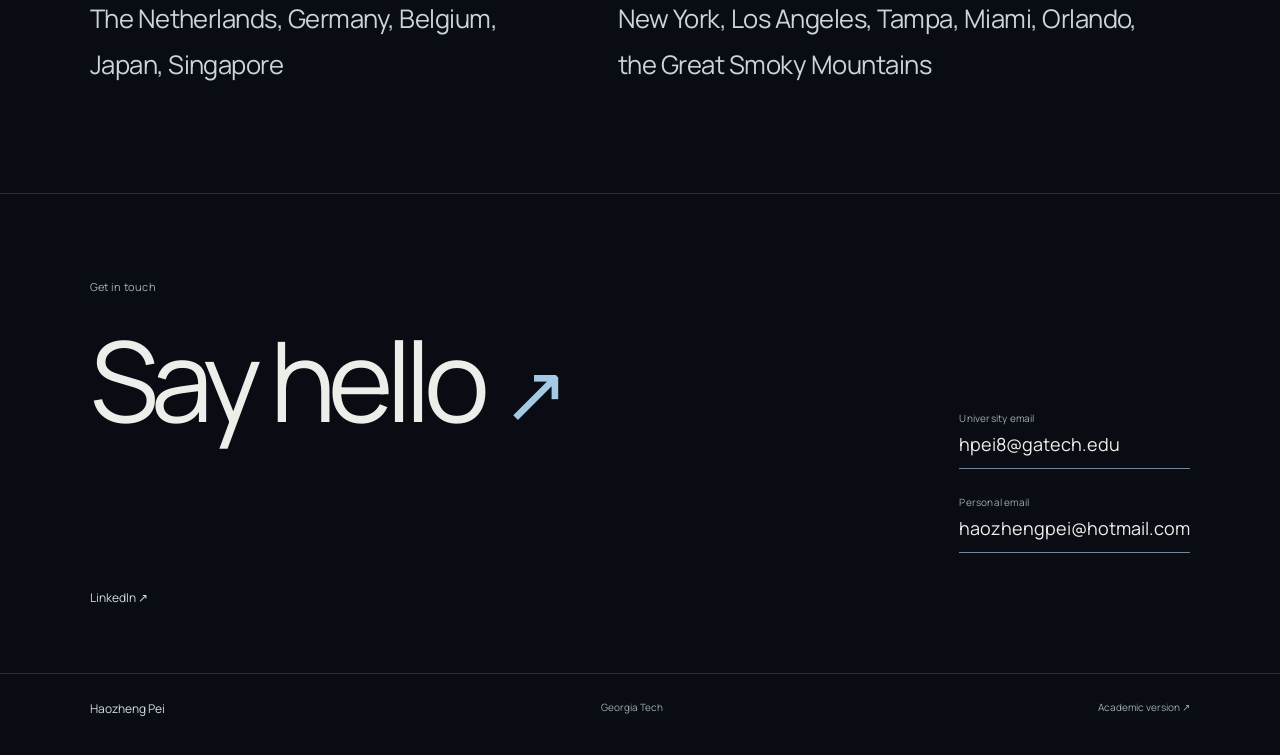
==== commit d66c0c0f: "Add Google Search Console ownership verification" ====
--- a/index.html
+++ b/index.html
@@ -1,6 +1,7 @@
 <!doctype html>
 <html lang="en">
 <head>
+  <meta name="google-site-verification" content="cpVSl-Lstf7grajd4JrHMrTB5yYbz6QiTGMV2qAiGyA">
   <meta charset="utf-8"><meta name="viewport" content="width=device-width, initial-scale=1">
   <meta name="theme-color" content="#090c12">
   <link rel="icon" href="assets/favicon.svg?v=9bde83f793" type="image/svg+xml">
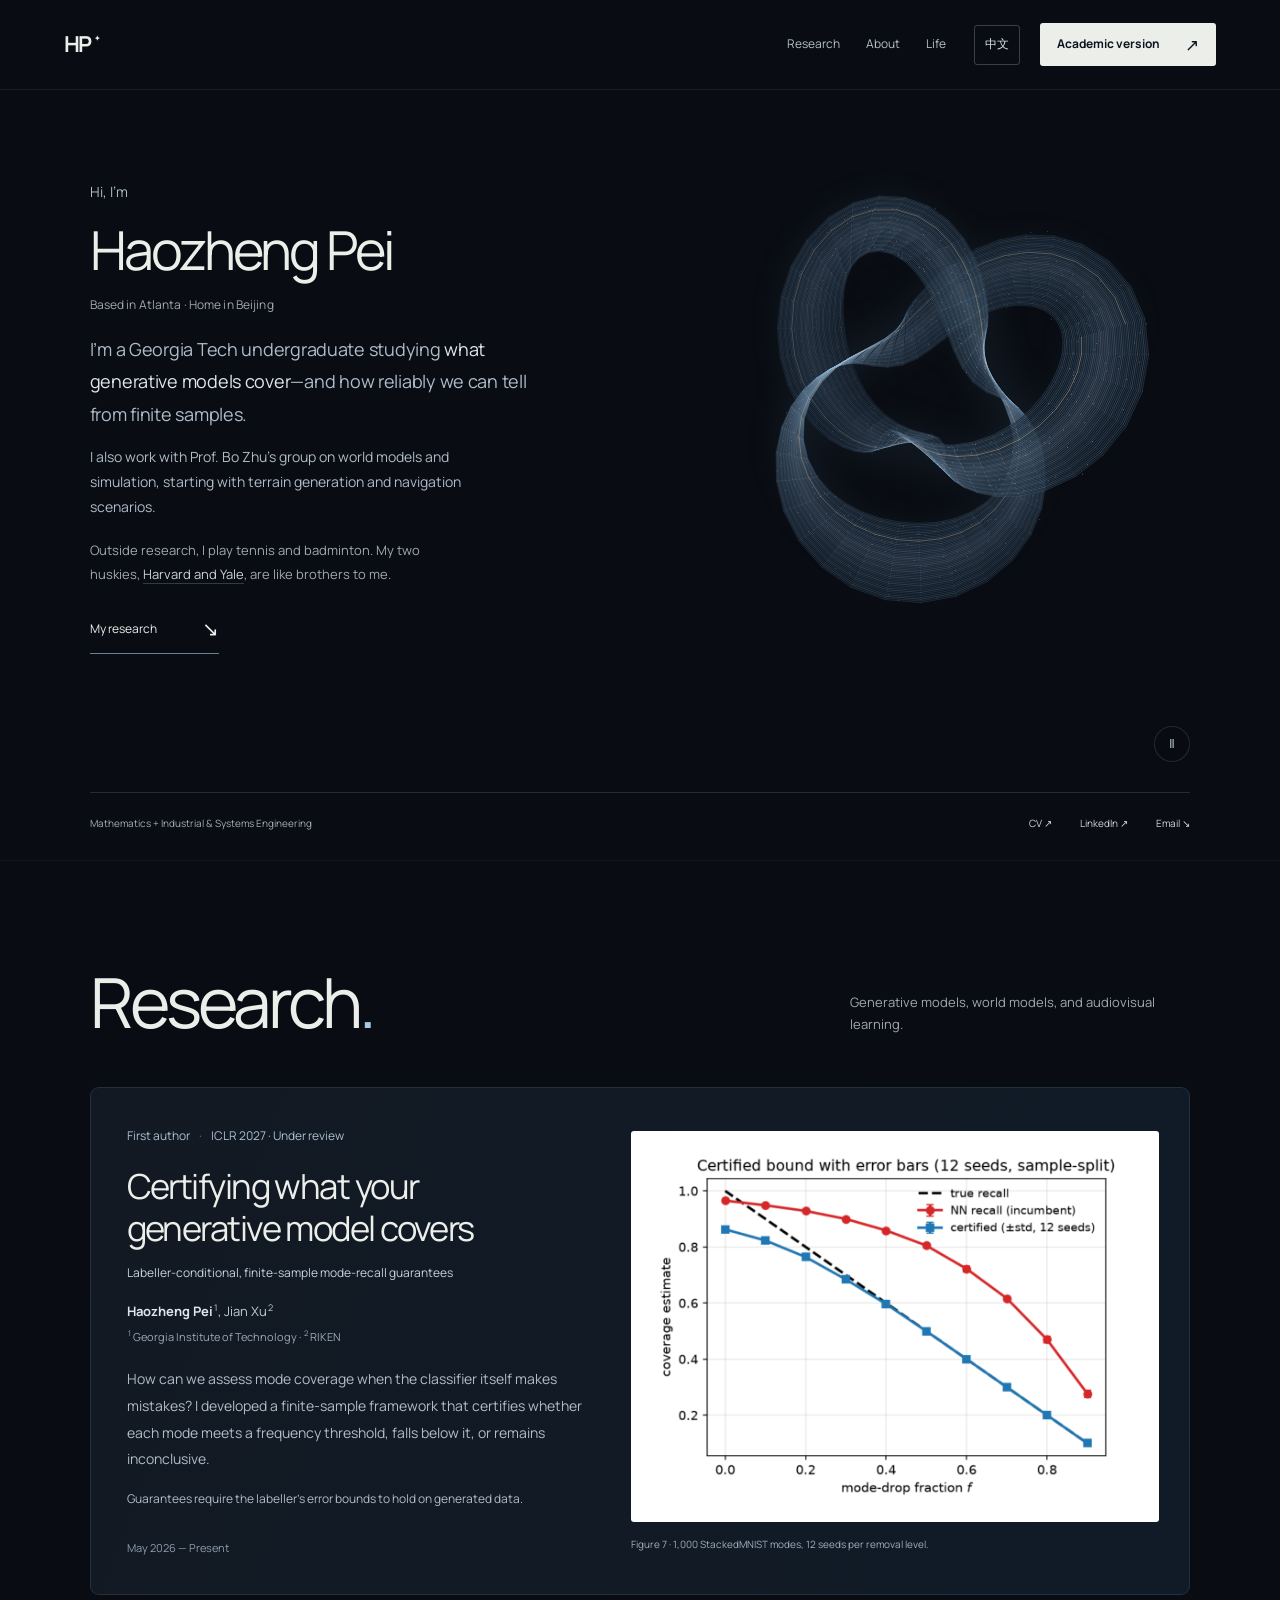
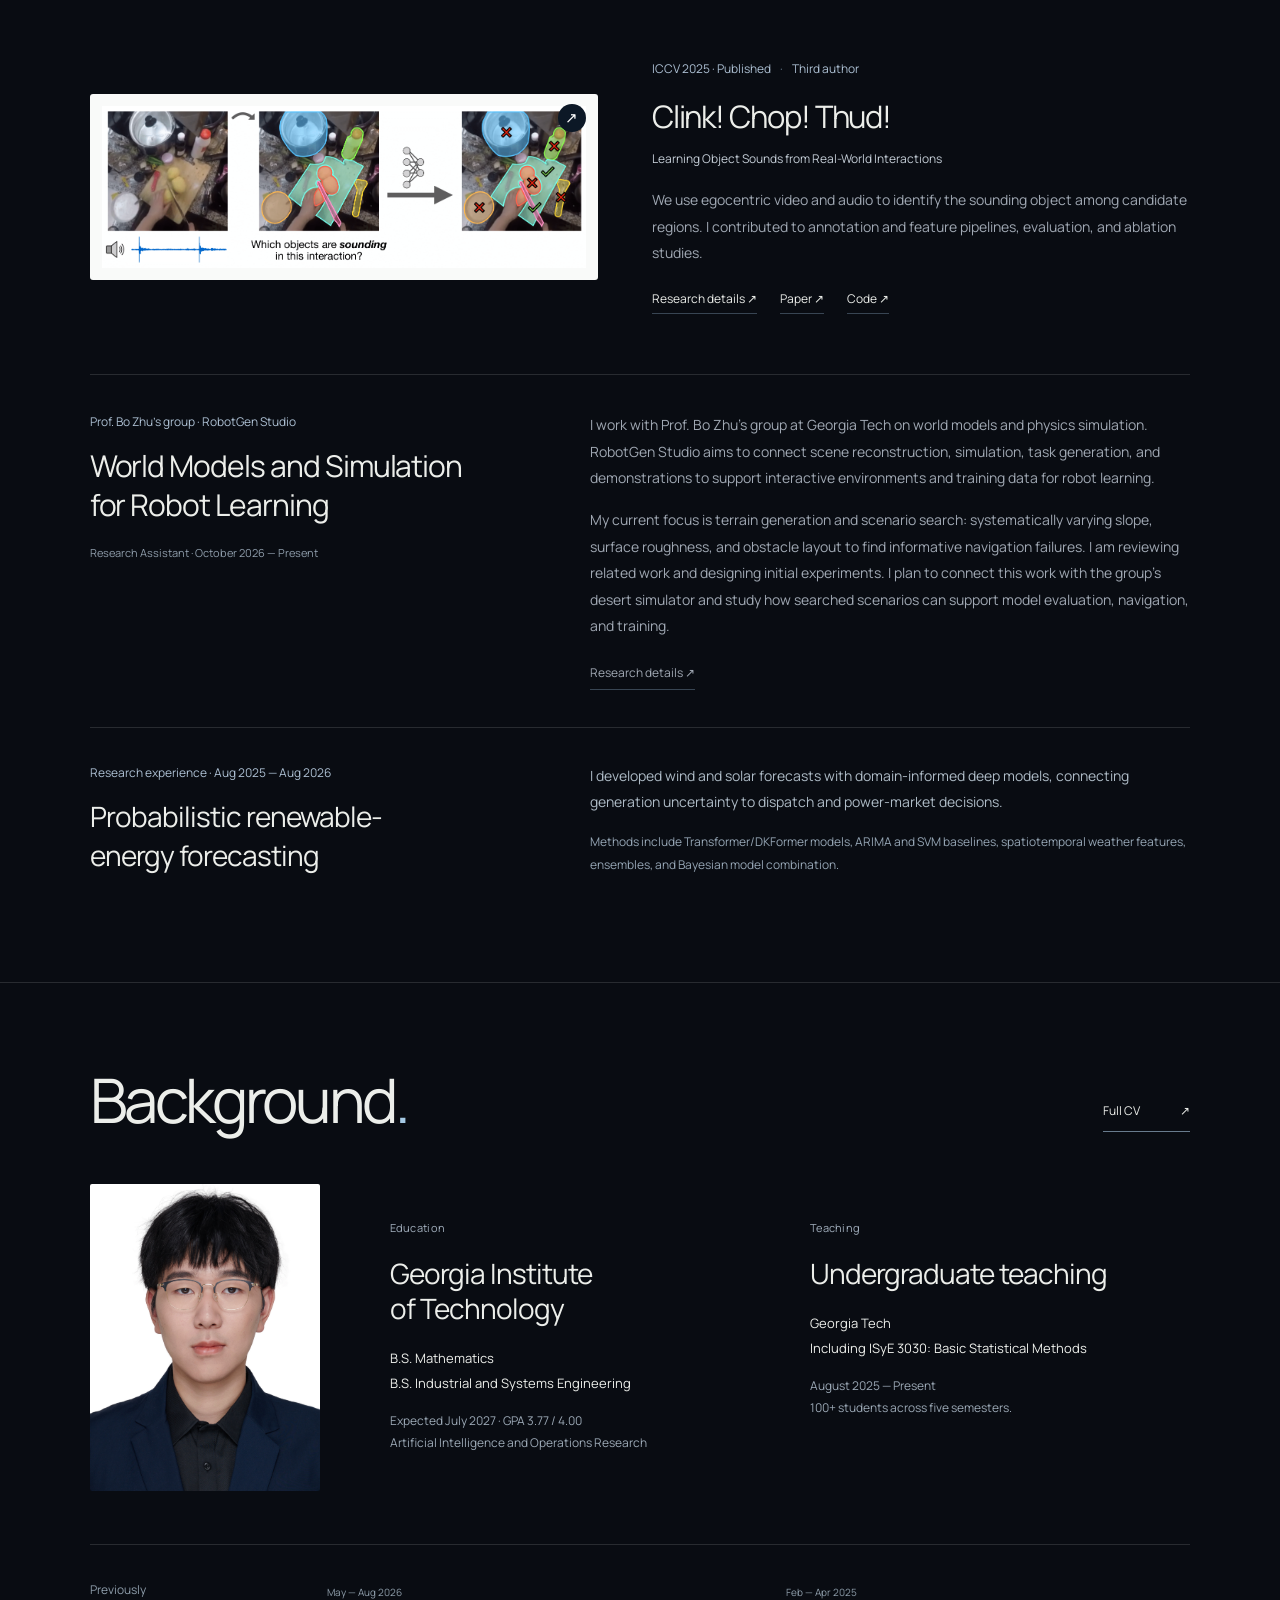
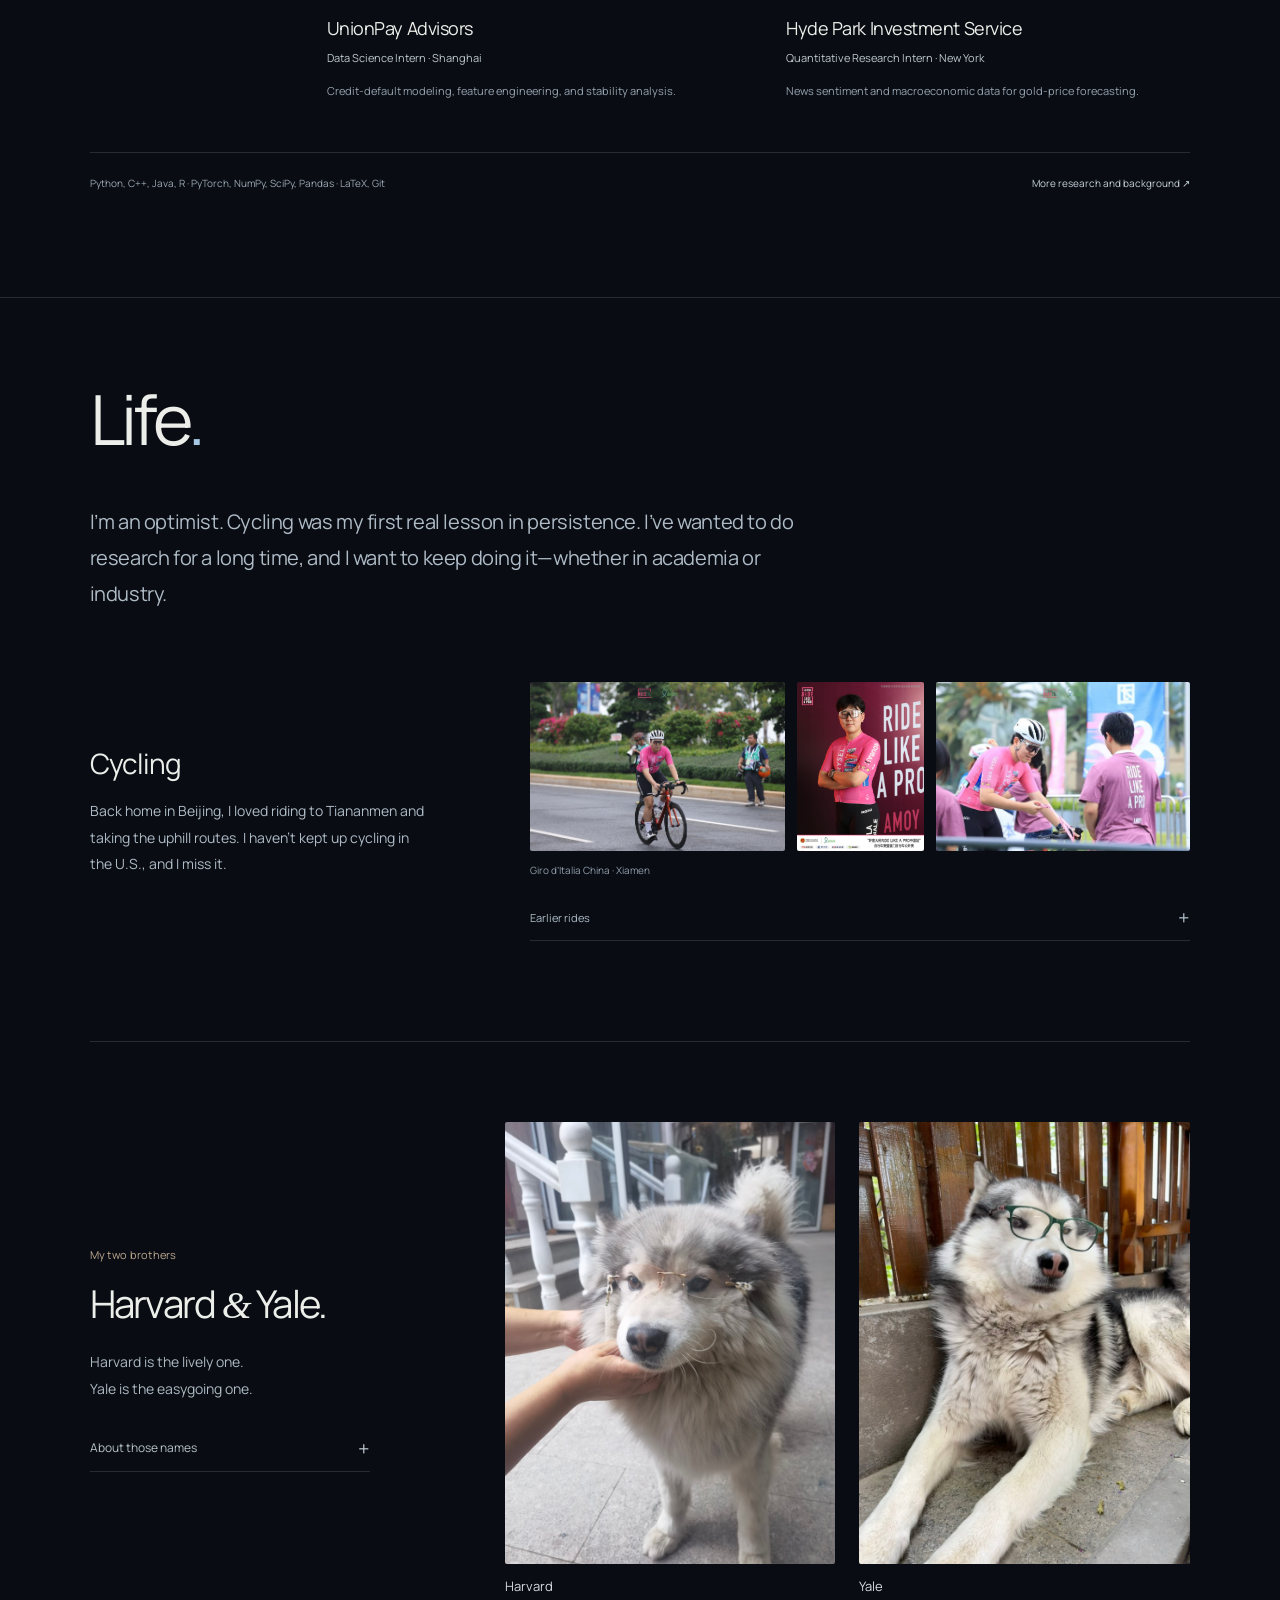
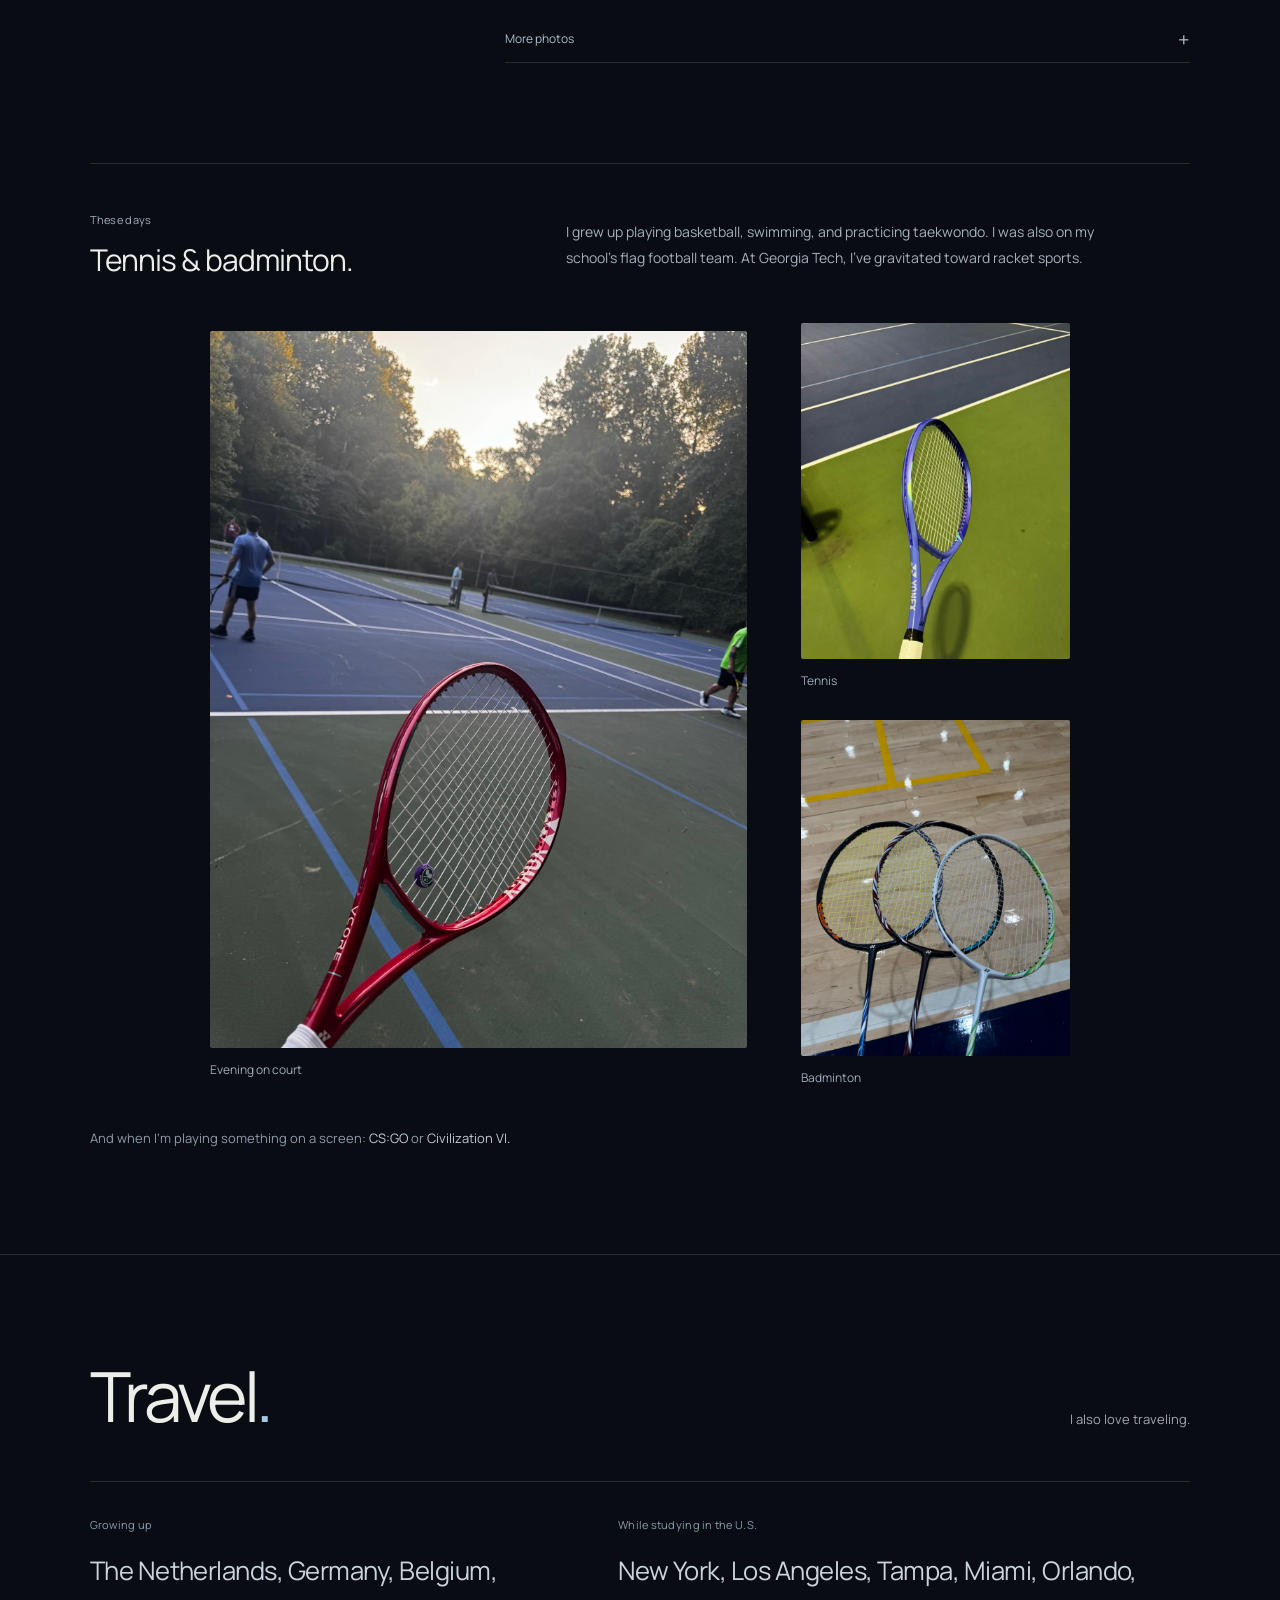
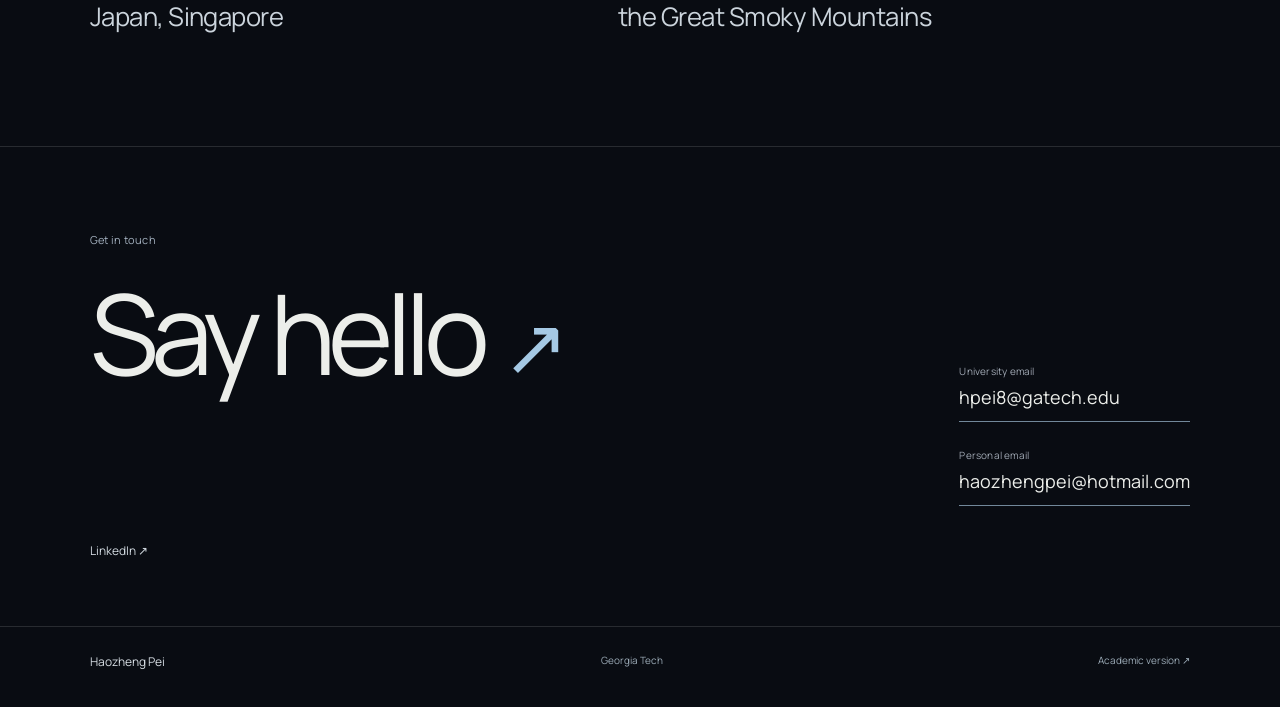
==== commit ed316774: "Temporarily hide ICLR manuscript and detail entry links" ====
--- a/index.html
+++ b/index.html
@@ -6,7 +6,7 @@
   <meta name="theme-color" content="#090c12">
   <link rel="icon" href="assets/favicon.svg?v=9bde83f793" type="image/svg+xml">
   <link rel="preload" href="assets/Manrope-Regular.ttf" as="font" type="font/ttf" crossorigin>
-  <link rel="stylesheet" href="expressive/styles.css?v=3afecab253">
+  <link rel="stylesheet" href="expressive/styles.css?v=fda8a33706">
   <script src="expressive/site.js?v=41e77ef2ca" defer></script><script src="expressive/hero.js?v=54f05e9cb5" defer></script>
   <script src="language.js?v=802c5b58a4" defer></script>
   <link rel="stylesheet" href="assets/photo-viewer.css?v=28ba1ac8b4">
@@ -105,8 +105,8 @@
   <section class="research section-wrap" id="research" aria-labelledby="research-title">
     <div class="section-heading"><h2 id="research-title">Research<span>.</span></h2><p>Generative models, world models, and audiovisual learning.</p></div>
     <article class="lead-project" id="mode-recall">
-      <div class="lead-copy"><p class="project-meta">First author <span>·</span> ICLR 2027 · Under review</p><h3><a href="research/mode-recall/">Certifying what your<br>generative model covers</a></h3><p class="project-subtitle">Labeller-conditional, finite-sample mode-recall guarantees</p><p class="paper-authors" lang="en"><strong>Haozheng Pei</strong><sup>1</sup>, Jian Xu<sup>2</sup></p><p class="paper-affiliations"><sup>1</sup> Georgia Institute of Technology <span aria-hidden="true">·</span> <sup>2</sup> RIKEN</p><p>How can we assess mode coverage when the classifier itself makes mistakes? I developed a finite-sample framework that certifies whether each mode meets a frequency threshold, falls below it, or remains inconclusive.</p><p class="research-scope">Guarantees require the labeller’s error bounds to hold on generated data.</p><div class="project-links"><a href="https://openreview.net/forum?id=7OVZwupz0E" target="_blank" rel="noopener noreferrer">OpenReview <span aria-hidden="true">↗</span></a><a href="research/mode-recall/">Research details ↗</a><a href="assets/papers/certifying-generative-mode-coverage.pdf?v=0745bf74af">Manuscript ↗</a></div><p class="project-date">May 2026 — Present</p></div>
-      <figure class="mode-art paper-evidence"><a href="research/mode-recall/#results"><img src="assets/research/mode-recall-coverage.png" alt="StackedMNIST results: the certified bound tracks true mode coverage as modes are removed, while nearest-neighbour recall overestimates it." width="1100" height="800" loading="lazy"></a><figcaption>Figure 7 · 1,000 StackedMNIST modes, 12 seeds per removal level.</figcaption></figure>
+      <div class="lead-copy"><p class="project-meta">First author <span>·</span> ICLR 2027 · Under review</p><h3>Certifying what your<br>generative model covers</h3><p class="project-subtitle">Labeller-conditional, finite-sample mode-recall guarantees</p><p class="paper-authors" lang="en"><strong>Haozheng Pei</strong><sup>1</sup>, Jian Xu<sup>2</sup></p><p class="paper-affiliations"><sup>1</sup> Georgia Institute of Technology <span aria-hidden="true">·</span> <sup>2</sup> RIKEN</p><p>How can we assess mode coverage when the classifier itself makes mistakes? I developed a finite-sample framework that certifies whether each mode meets a frequency threshold, falls below it, or remains inconclusive.</p><p class="research-scope">Guarantees require the labeller’s error bounds to hold on generated data.</p><p class="project-date">May 2026 — Present</p></div>
+      <figure class="mode-art paper-evidence"><div class="paper-figure-frame"><img src="assets/research/mode-recall-coverage.png" alt="StackedMNIST results: the certified bound tracks true mode coverage as modes are removed, while nearest-neighbour recall overestimates it." width="1100" height="800" loading="lazy"></div><figcaption>Figure 7 · 1,000 StackedMNIST modes, 12 seeds per removal level.</figcaption></figure>
     </article>
     <article class="published-project" id="object-sounds"><a class="project-image paper-image" href="research/clink-chop-thud/" aria-label="Read about Clink! Chop! Thud!"><img src="assets/clink-teaser.png" alt="Published project figure showing objects and their interaction sounds." loading="lazy"><span aria-hidden="true">↗</span></a><div class="project-copy"><p class="project-meta">ICCV 2025 · Published <span>·</span> Third author</p><h3><a href="research/clink-chop-thud/">Clink! Chop! Thud!</a></h3><p class="project-subtitle">Learning Object Sounds from Real-World Interactions</p><p>We use egocentric video and audio to identify the sounding object among candidate regions. I contributed to annotation and feature pipelines, evaluation, and ablation studies.</p><div class="project-links"><a href="research/clink-chop-thud/">Research details ↗</a><a href="assets/papers/clink-chop-thud.pdf?v=28464b5153">Paper ↗</a><a href="https://github.com/mengyu-yang/clink-chop-thud" target="_blank" rel="noopener noreferrer">Code ↗</a></div></div></article>
     <article class="current-project" id="world-models"><div class="current-project-heading"><p class="project-meta">Prof. Bo Zhu’s group · RobotGen Studio</p><h3><a href="research/world-models/">World Models and Simulation<br>for Robot Learning</a></h3><p class="project-date">Research Assistant · October 2026 — Present</p></div><div class="current-project-copy"><p>I work with Prof. Bo Zhu’s group at Georgia Tech on world models and physics simulation. RobotGen Studio aims to connect scene reconstruction, simulation, task generation, and demonstrations to support interactive environments and training data for robot learning.</p><p>My current focus is terrain generation and scenario search: systematically varying slope, surface roughness, and obstacle layout to find informative navigation failures. I am reviewing related work and designing initial experiments. I plan to connect this work with the group’s desert simulator and study how searched scenarios can support model evaluation, navigation, and training.</p><div class="project-links"><a href="research/world-models/">Research details ↗</a></div></div></article>
--- a/expressive/styles.css
+++ b/expressive/styles.css
@@ -49,9 +49,9 @@
 
 /* Research: real evidence, followed by a quieter account of ongoing work. */
 .hero{padding-top:180px}.hero-copy{max-width:42%}.hero-intro{max-width:440px}.hero-research{font-size:14px;line-height:1.8;color:#aebbc8;margin-top:14px;max-width:410px}.hero-personal{margin-top:18px}.hero-art{will-change:transform,opacity}.site-header nav a[aria-current='location']{color:var(--text)}.site-header nav a[aria-current='location']::after{width:100%}
-.lead-project{grid-template-columns:1fr 1.08fr;gap:24px;align-items:center}.lead-copy{padding:38px 0 36px 36px}.lead-copy h3{font-size:clamp(27px,2.7vw,38px);margin:20px 0 13px}.lead-copy .project-subtitle{font-size:12px!important;line-height:1.7!important;color:#c5d3de!important;margin-bottom:17px}.lead-copy>p.research-scope{font-size:12px!important;line-height:1.8!important;color:#98aaba;margin-top:15px}.paper-evidence{padding:32px 30px 30px 0;max-height:none;overflow:visible}.paper-evidence a{display:block;background:#fff;border-radius:3px;padding:12px}.paper-evidence img{width:100%;height:auto;object-fit:contain}.paper-evidence figcaption{font-size:10px;color:#a0b0bd;line-height:1.8;margin-top:13px}.published-project{display:grid;grid-template-columns:1fr 1.06fr;gap:54px;align-items:center;margin-top:64px}.published-project .project-image{aspect-ratio:auto;background:#f9faf9;min-width:0;padding:12px;border-radius:3px}.published-project .project-image img{width:100%;height:auto;object-fit:contain}.published-project .project-copy{padding:0}.published-project .project-copy h3{font-size:31px;line-height:1.3;margin-top:18px}.published-project .project-copy>p:not(.project-meta):not(.project-subtitle){font-size:14px;line-height:1.9}.published-project .project-subtitle{font-size:12px;line-height:1.8;margin:12px 0 17px}.project-links{display:flex;flex-wrap:wrap;gap:10px 23px;margin-top:22px;font-size:12px}.project-links a{border-bottom:1px solid #8caac45c;padding-bottom:4px}.project-links a:hover{color:var(--ice);border-color:var(--ice)}.current-project{margin-top:60px;padding-block:37px}.current-project-copy{font-size:14px}.forecasting-summary{display:grid;grid-template-columns:1fr 1.35fr;gap:55px;padding-top:35px}.forecasting-summary h3{font-size:28px;line-height:1.4;letter-spacing:-.035em;margin-top:15px;max-width:360px}.forecasting-summary>div>p:not(.project-meta){font-size:14px;line-height:1.9;color:#aebbc6}.forecasting-summary .forecast-methods{font-size:12px!important;line-height:1.9!important;color:#95a5b4!important;margin-top:15px}.project-meta{font-size:12px}.project-date{font-size:11px}.research+.about{border-top:1px solid var(--line)}
+.lead-project{grid-template-columns:1fr 1.08fr;gap:24px;align-items:center}.lead-copy{padding:38px 0 36px 36px}.lead-copy h3{font-size:clamp(27px,2.7vw,38px);margin:20px 0 13px}.lead-copy .project-subtitle{font-size:12px!important;line-height:1.7!important;color:#c5d3de!important;margin-bottom:17px}.lead-copy>p.research-scope{font-size:12px!important;line-height:1.8!important;color:#98aaba;margin-top:15px}.paper-evidence{padding:32px 30px 30px 0;max-height:none;overflow:visible}.paper-evidence .paper-figure-frame{display:block;background:#fff;border-radius:3px;padding:12px}.paper-evidence img{width:100%;height:auto;object-fit:contain}.paper-evidence figcaption{font-size:10px;color:#a0b0bd;line-height:1.8;margin-top:13px}.published-project{display:grid;grid-template-columns:1fr 1.06fr;gap:54px;align-items:center;margin-top:64px}.published-project .project-image{aspect-ratio:auto;background:#f9faf9;min-width:0;padding:12px;border-radius:3px}.published-project .project-image img{width:100%;height:auto;object-fit:contain}.published-project .project-copy{padding:0}.published-project .project-copy h3{font-size:31px;line-height:1.3;margin-top:18px}.published-project .project-copy>p:not(.project-meta):not(.project-subtitle){font-size:14px;line-height:1.9}.published-project .project-subtitle{font-size:12px;line-height:1.8;margin:12px 0 17px}.project-links{display:flex;flex-wrap:wrap;gap:10px 23px;margin-top:22px;font-size:12px}.project-links a{border-bottom:1px solid #8caac45c;padding-bottom:4px}.project-links a:hover{color:var(--ice);border-color:var(--ice)}.current-project{margin-top:60px;padding-block:37px}.current-project-copy{font-size:14px}.forecasting-summary{display:grid;grid-template-columns:1fr 1.35fr;gap:55px;padding-top:35px}.forecasting-summary h3{font-size:28px;line-height:1.4;letter-spacing:-.035em;margin-top:15px;max-width:360px}.forecasting-summary>div>p:not(.project-meta){font-size:14px;line-height:1.9;color:#aebbc6}.forecasting-summary .forecast-methods{font-size:12px!important;line-height:1.9!important;color:#95a5b4!important;margin-top:15px}.project-meta{font-size:12px}.project-date{font-size:11px}.research+.about{border-top:1px solid var(--line)}
 @media(max-width:1100px){.hero{padding-top:174px}.hero-copy{max-width:44%}.hero-intro{font-size:17px}.lead-project{gap:20px;grid-template-columns:1fr 1fr}.lead-copy{padding-left:26px}.paper-evidence{padding-right:23px}.published-project{gap:35px}}
-@media(max-width:760px){.hero{padding-top:126px}.hero-copy{max-width:100%}.hero-research{font-size:13px;max-width:440px;margin-top:12px}.hero-personal{margin-top:16px}.lead-project{grid-template-columns:1fr;gap:0}.lead-copy{padding:28px 25px 0}.lead-copy h3{font-size:29px}.lead-copy>p:not(.project-meta):not(.project-date){font-size:14px}.paper-evidence{padding:28px 24px 24px}.paper-evidence a{padding:7px}.paper-evidence img{height:auto;max-height:none}.paper-evidence figcaption{font-size:10px}.published-project{grid-template-columns:1fr;gap:27px;margin-top:45px}.published-project .project-copy h3{font-size:28px}.published-project .project-image{padding:10px}.project-meta{font-size:11px}.project-links{gap:10px 22px;font-size:12px}.current-project{margin-top:40px;padding-block:30px}.forecasting-summary{grid-template-columns:1fr;gap:22px;padding-top:30px}.forecasting-summary h3{font-size:26px;max-width:100%}.forecasting-summary>div>p:not(.project-meta){font-size:14px}.hero-art{will-change:auto}}
+@media(max-width:760px){.hero{padding-top:126px}.hero-copy{max-width:100%}.hero-research{font-size:13px;max-width:440px;margin-top:12px}.hero-personal{margin-top:16px}.lead-project{grid-template-columns:1fr;gap:0}.lead-copy{padding:28px 25px 0}.lead-copy h3{font-size:29px}.lead-copy>p:not(.project-meta):not(.project-date){font-size:14px}.paper-evidence{padding:28px 24px 24px}.paper-evidence .paper-figure-frame{padding:7px}.paper-evidence img{height:auto;max-height:none}.paper-evidence figcaption{font-size:10px}.published-project{grid-template-columns:1fr;gap:27px;margin-top:45px}.published-project .project-copy h3{font-size:28px}.published-project .project-image{padding:10px}.project-meta{font-size:11px}.project-links{gap:10px 22px;font-size:12px}.current-project{margin-top:40px;padding-block:30px}.forecasting-summary{grid-template-columns:1fr;gap:22px;padding-top:30px}.forecasting-summary h3{font-size:26px;max-width:100%}.forecasting-summary>div>p:not(.project-meta){font-size:14px}.hero-art{will-change:auto}}
 @media(max-width:380px){.lead-copy{padding-inline:21px}.paper-evidence{padding-inline:21px}.lead-copy h3{font-size:26px}}
 @media print{.paper-evidence{display:block!important}.published-project,.forecasting-summary{display:block}.forecasting-summary p,.current-project p{color:#222!important}.hero{padding-top:10px}.hero-research{color:#222}.paper-evidence{max-width:440px}.published-project{margin-top:25px}}
 
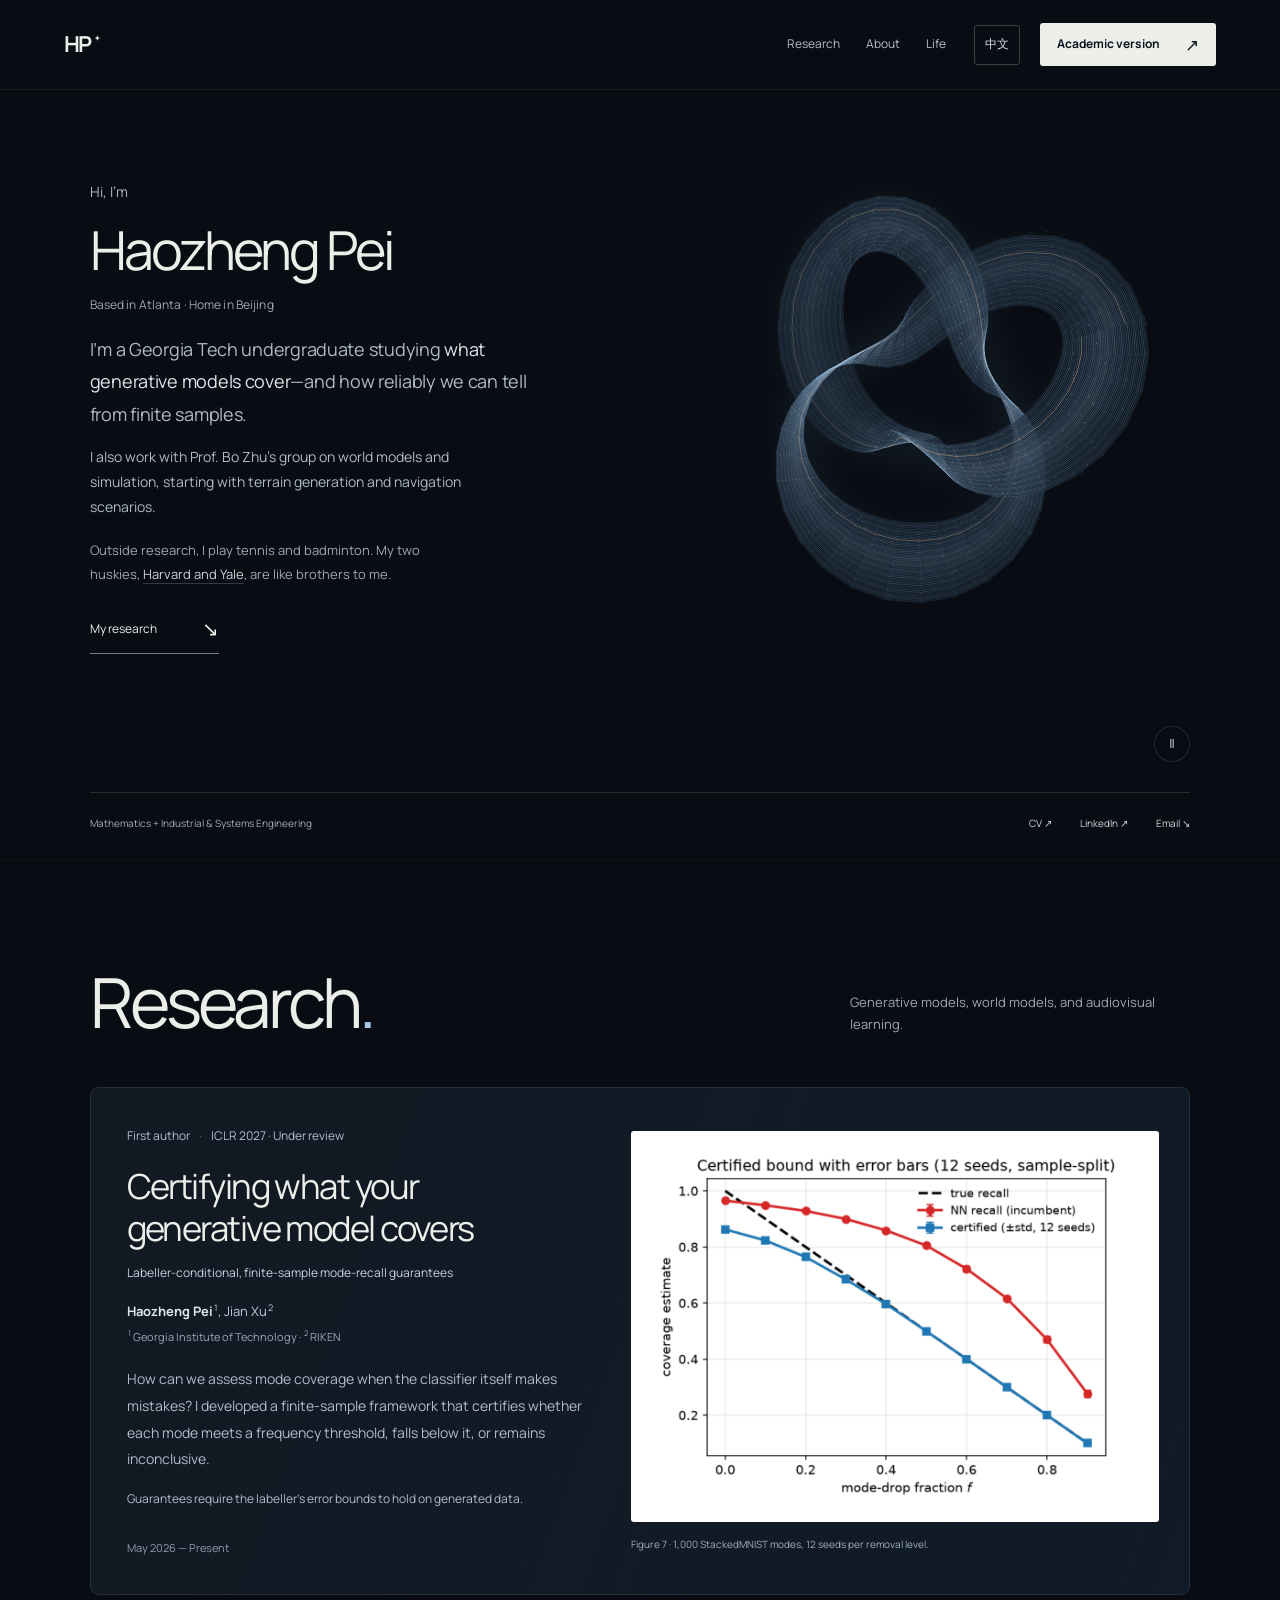
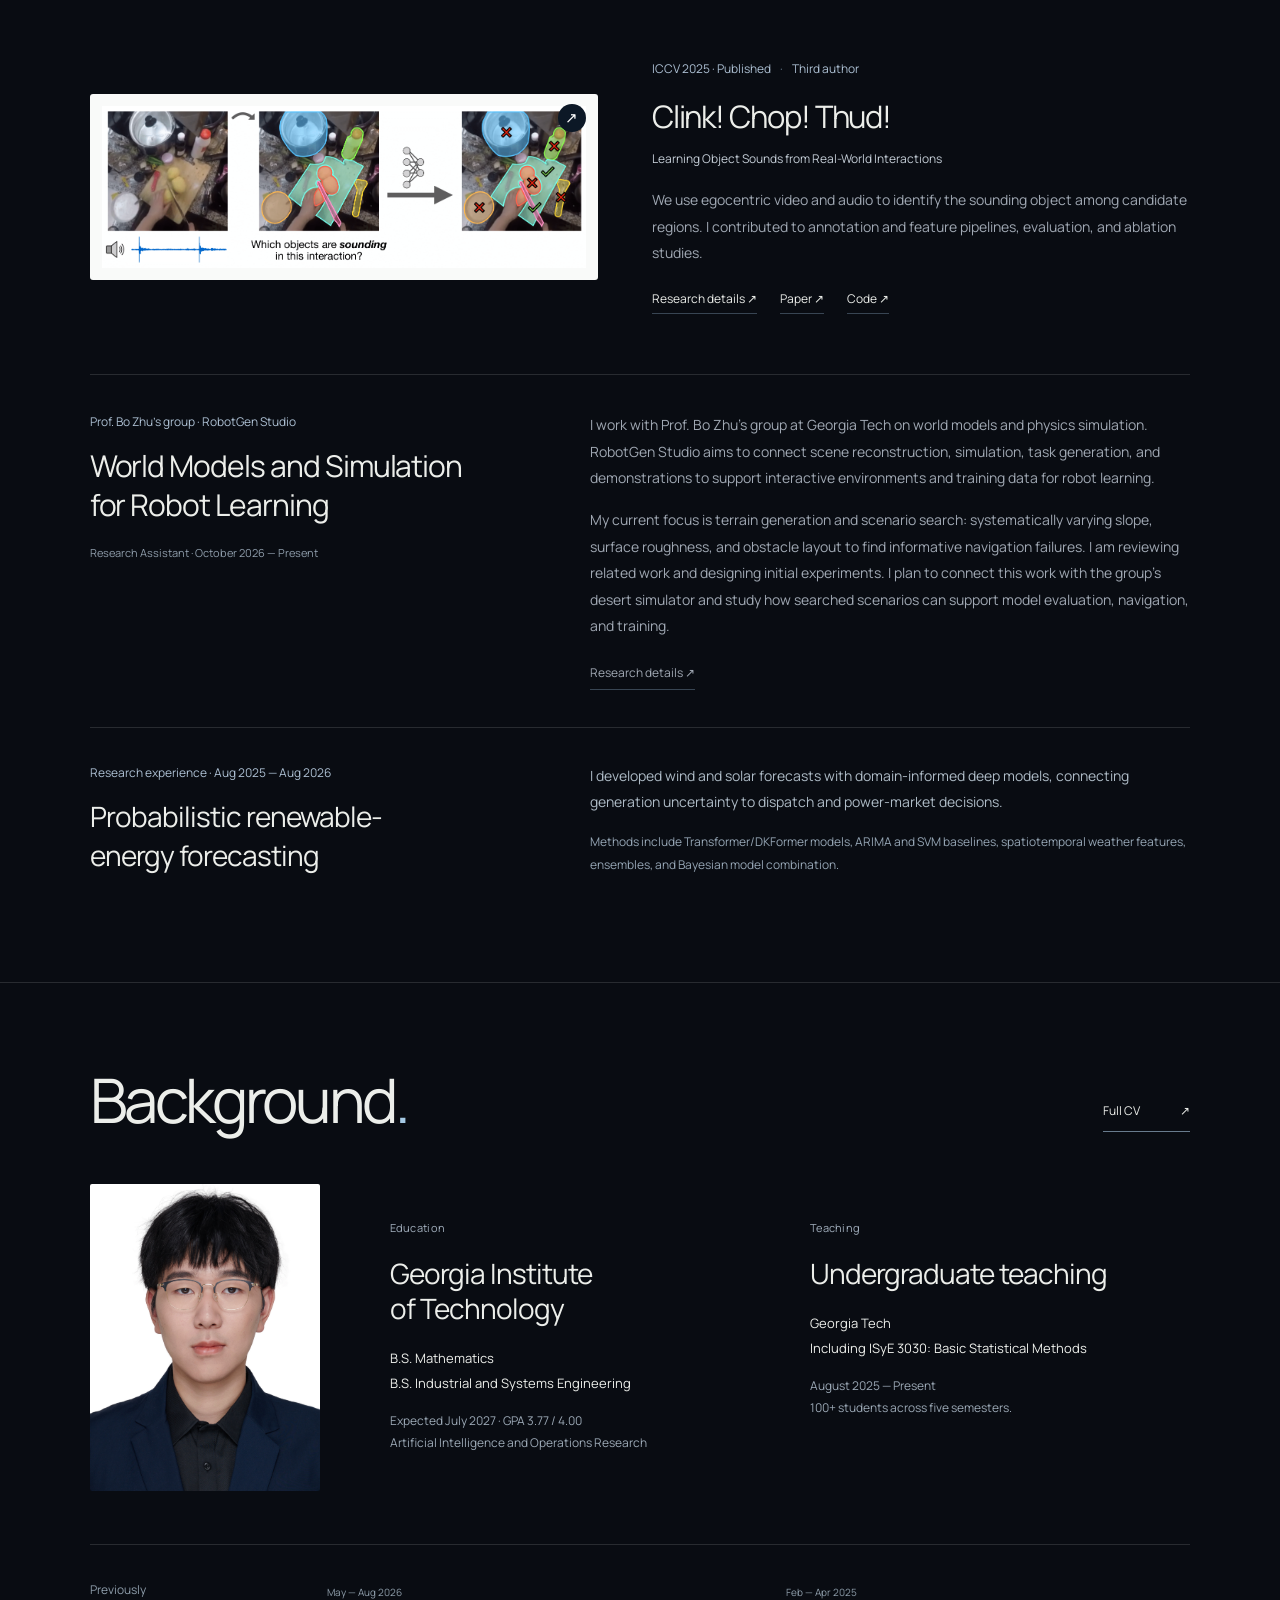
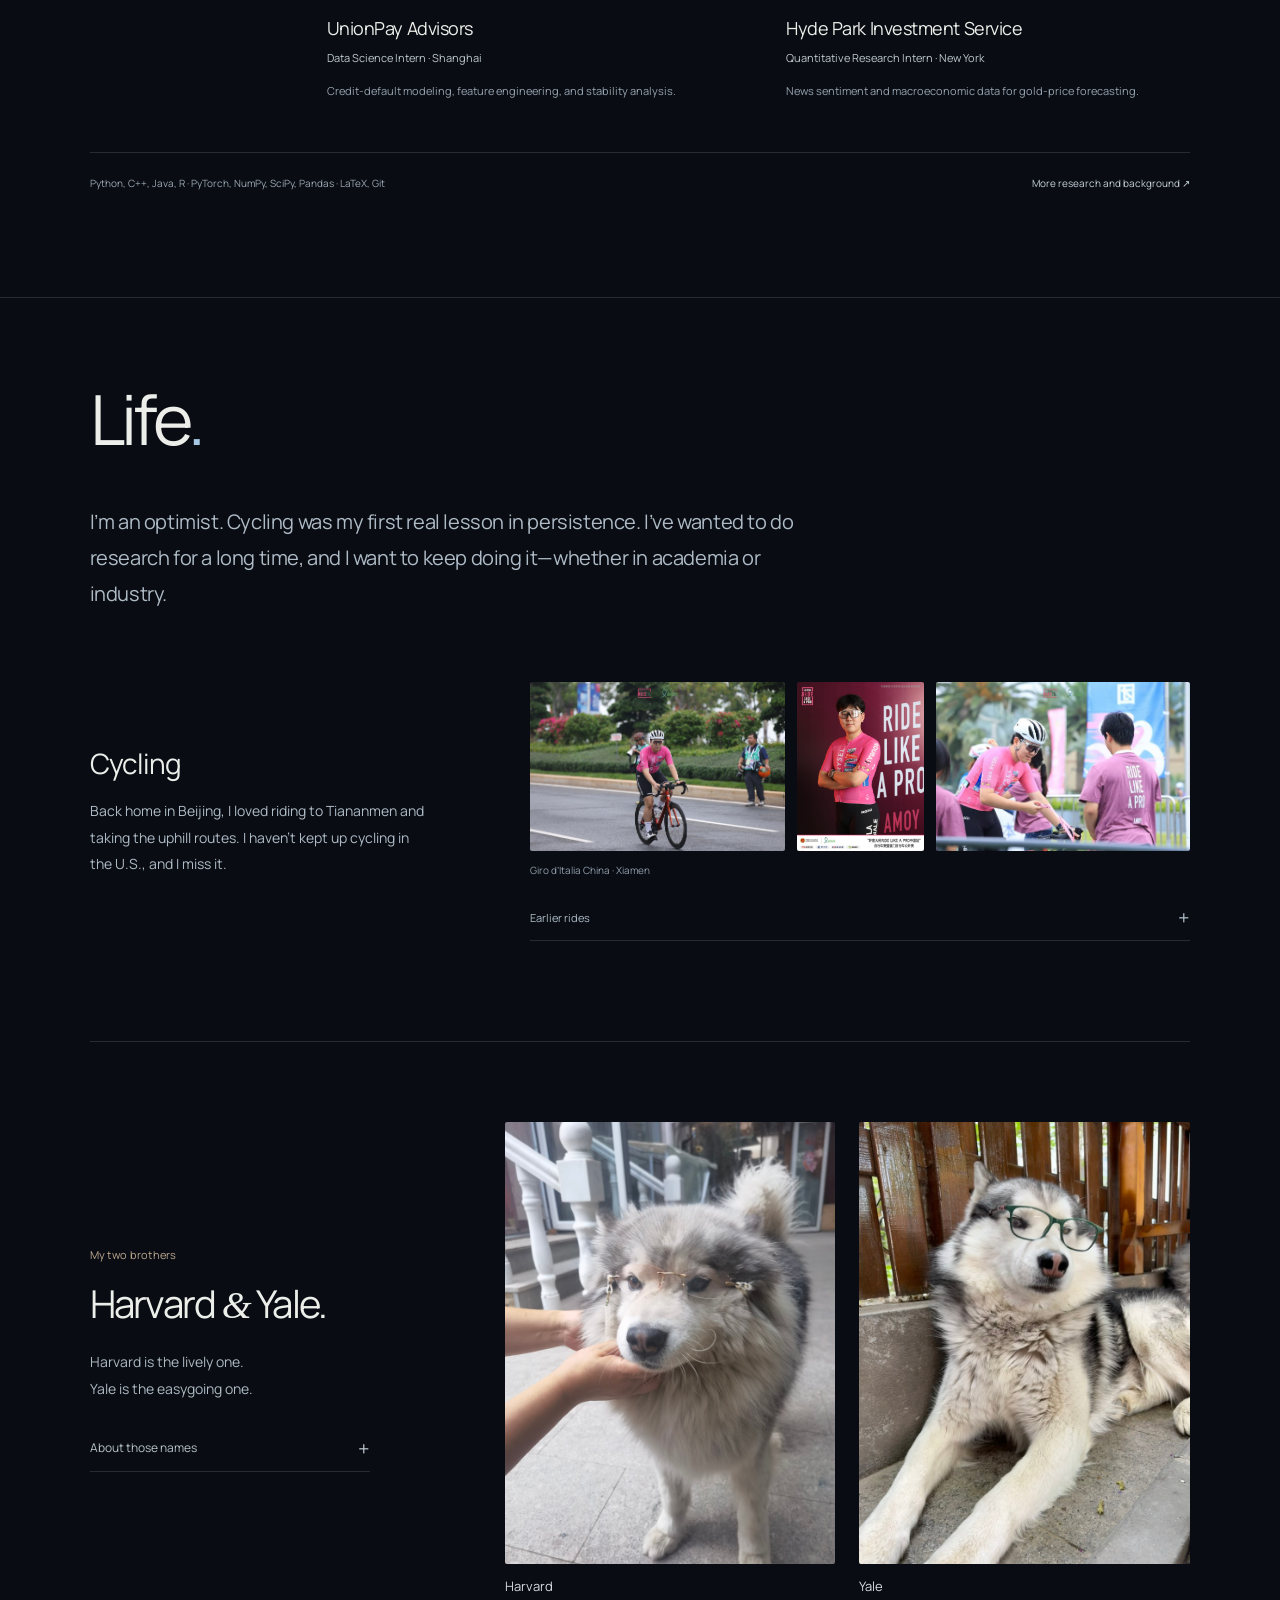
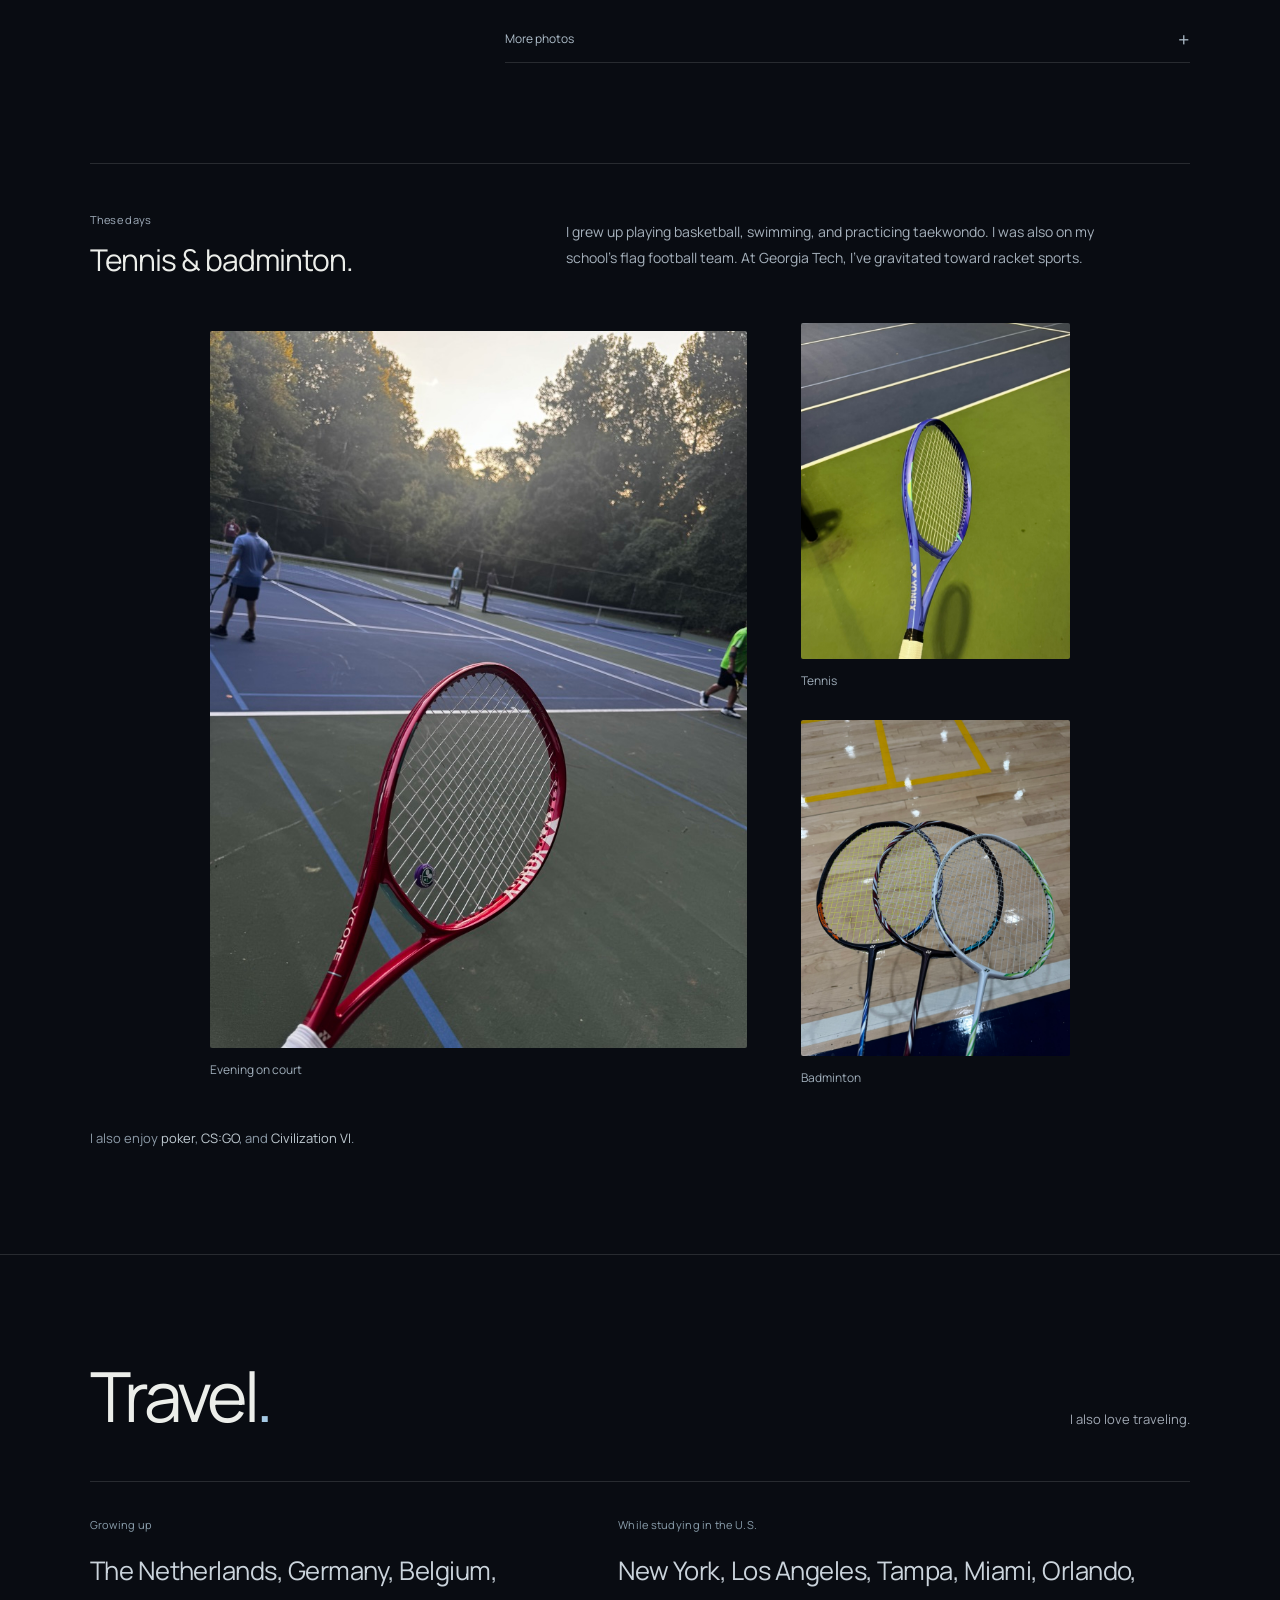
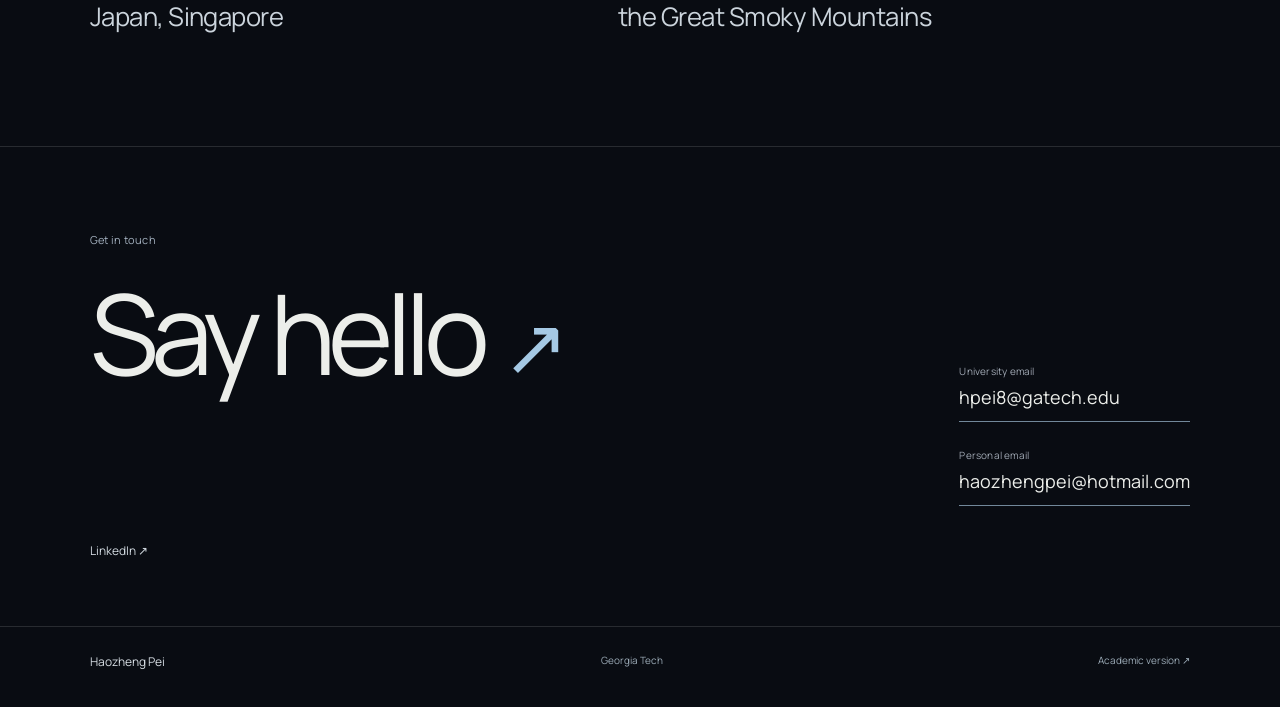
==== commit d36b8e85: "Add poker to personal interests in both languages" ====
--- a/index.html
+++ b/index.html
@@ -130,7 +130,7 @@
     </div>
     <div class="sports-row"><div><p class="small-label">These days</p><h3>Tennis &amp; badminton.</h3></div><p>I grew up playing basketball, swimming, and practicing taekwondo. I was also on my school’s flag football team. At Georgia Tech, I’ve gravitated toward racket sports.</p><div class="racket-mark" aria-hidden="true"><svg viewBox="0 0 130 130" fill="none"><ellipse cx="72" cy="46" rx="26" ry="36" transform="rotate(35 72 46)" stroke="currentColor" stroke-width="2"/><path d="M52 69 24 110m23-36 8 6M49 30l38 26M43 42l37 26M54 18l39 27M64 15 44 57M79 20 53 67M91 31 68 74" stroke="currentColor" stroke-width="1"/><circle cx="104" cy="96" r="12" stroke="currentColor" stroke-width="2"/><path d="M94 89q12 7 17 13" stroke="currentColor"/></svg></div></div>
 <div class="sports-photos"><figure class="sports-main"><a href="assets/photos/tennis-court.jpg" data-photo data-caption="Evening on court"><img src="assets/photos/tennis-court.jpg" alt="A tennis court in the evening" width="768" height="1024" loading="lazy" decoding="async"></a><figcaption>Evening on court</figcaption></figure><div class="sports-details"><figure class=""><a href="assets/photos/tennis-racket.jpg" data-photo data-caption="Tennis"><img src="assets/photos/tennis-racket.jpg" alt="A tennis racket on the court" width="768" height="1024" loading="lazy" decoding="async"></a><figcaption>Tennis</figcaption></figure><figure class=""><a href="assets/photos/badminton.jpg" data-photo data-caption="Badminton"><img src="assets/photos/badminton.jpg" alt="Three badminton rackets on court" width="1536" height="2048" loading="lazy" decoding="async"></a><figcaption>Badminton</figcaption></figure></div></div>
-    <p class="games-note">And when I’m playing something on a screen: <span>CS:GO</span> or <span>Civilization VI.</span></p>
+    <p class="games-note">I also enjoy <span>poker</span>, <span>CS:GO</span>, and <span>Civilization VI</span>.</p>
   </section>
 
 
